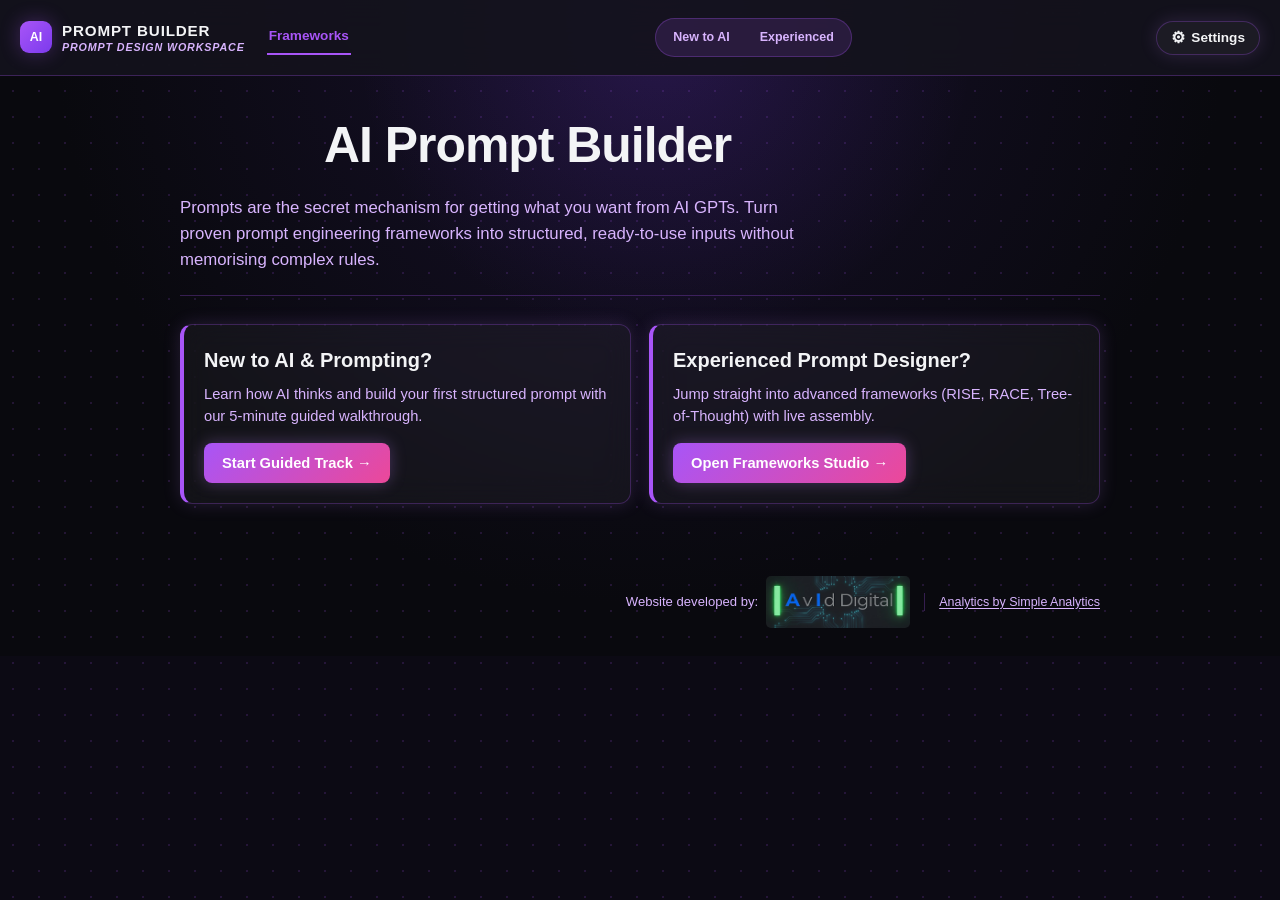
==== LD-AI-Prompt-Builder-v1.1.html @ 6683635f "Phase 3 (Prompt 7): Add open 3-block Beginner Prompt Builder below Act 4 Co-Authored-By: Claude Sonn" ====
<!DOCTYPE html>
<html lang="en">
<head>
<meta charset="UTF-8">
<meta name="viewport" content="width=device-width, initial-scale=1.0">

<!-- ================= SEO / discoverability ================= -->
<title>AI Prompt Builder — Turn Prompt Frameworks into Ready-to-Use AI Prompts</title>
<meta name="description" content="Free browser-based tool that turns proven prompt engineering frameworks (RISE, RACE, Chain-of-Thought, Tree-of-Thought, ReAct, Self-Consistency, Least-to-Most) into structured, ready-to-use prompts for ChatGPT, Claude and other AI tools — no sign-up, no complex rules to memorise.">
<meta name="keywords" content="AI prompt builder, prompt engineering, prompt framework, RISE framework, RACE framework, chain of thought prompting, tree of thought, ReAct prompting, self-consistency prompting, least-to-most prompting, ChatGPT prompts, Claude prompts, prompt generator">
<meta name="author" content="Liam Davis">
<meta name="robots" content="index, follow">
<link rel="canonical" href="https://liam1davis.github.io/Liam1Davis/LD-AI-Prompt-Builder-v1.1.html">

<!-- Open Graph (Facebook, LinkedIn, Slack, etc.) -->
<meta property="og:type" content="website">
<meta property="og:site_name" content="AI Prompt Builder">
<meta property="og:title" content="AI Prompt Builder — Turn Prompt Frameworks into Ready-to-Use AI Prompts">
<meta property="og:description" content="Turn proven prompt engineering frameworks into structured, ready-to-use AI prompts — without memorising complex rules.">
<meta property="og:url" content="https://liam1davis.github.io/Liam1Davis/LD-AI-Prompt-Builder-v1.1.html">
<meta property="og:image" content="https://liam1davis.github.io/Liam1Davis/og-image.png">
<meta property="og:image:width" content="1200">
<meta property="og:image:height" content="630">

<!-- Twitter / X Card -->
<meta name="twitter:card" content="summary_large_image">
<meta name="twitter:title" content="AI Prompt Builder — Turn Prompt Frameworks into Ready-to-Use AI Prompts">
<meta name="twitter:description" content="Turn proven prompt engineering frameworks into structured, ready-to-use AI prompts — without memorising complex rules.">
<meta name="twitter:image" content="https://liam1davis.github.io/Liam1Davis/og-image.png">

<meta name="theme-color" content="#0C0A14">
<link rel="icon" href="data:image/svg+xml,%3Csvg xmlns='http://www.w3.org/2000/svg' viewBox='0 0 64 64'%3E%3Crect width='64' height='64' rx='16' fill='%23A855F7'/%3E%3Ctext x='32' y='42' font-family='-apple-system,Segoe UI,Roboto,Arial,sans-serif' font-size='26' font-weight='800' fill='white' text-anchor='middle'%3EAI%3C/text%3E%3C/svg%3E">

<!-- Structured data: describes this page as a free web application to search engines -->
<script type="application/ld+json">
{
  "@context": "https://schema.org",
  "@type": "WebApplication",
  "name": "AI Prompt Builder",
  "description": "A free browser-based tool that turns proven prompt engineering frameworks (RISE, RACE, Chain-of-Thought, Tree-of-Thought, ReAct, Self-Consistency, Least-to-Most) into structured, ready-to-use AI prompts.",
  "url": "https://liam1davis.github.io/Liam1Davis/LD-AI-Prompt-Builder-v1.1.html",
  "applicationCategory": "UtilitiesApplication",
  "operatingSystem": "Any (runs in a web browser)",
  "offers": {
    "@type": "Offer",
    "price": "0",
    "priceCurrency": "USD"
  },
  "featureList": [
    "RISE prompt framework",
    "RACE prompt framework",
    "Chain-of-Thought prompt framework",
    "Tree-of-Thought prompt framework",
    "ReAct prompt framework",
    "Self-Consistency prompt framework",
    "Least-to-Most prompt framework"
  ]
}
</script>
<!-- =========================================================== -->

<style>
  /* ---------- Colour themes ---------- */
  :root,
  :root[data-theme="slate"]{
    --bg:#F8FAFC;
    --panel:#FFFFFF;
    --border:#E2E8F0;
    --text:#0F172A;
    --muted:#475569;
    --accent:#4F46E5;
    --accent-dark:#3730A3;
    --success-bg:#e8f7ee;
    --success-text:#1c6e3f;
    --error-bg:#fdecec;
    --error-text:#a92323;
    --radius:10px;
    --radius-lg:18px;
    --shadow-card:0 4px 20px -2px rgba(15,23,42,.08);
    --focus-ring:0 0 0 3px rgba(79,70,229,.15);
    --heading-font:inherit;
    --card-tag-bg:#EEF2FF;
    --card-tag-text:#4338CA;
    --btn-tint-bg:#EEF2FF;
    --btn-tint-hover:#E0E7FF;
    --btn-secondary-bg:#EEF0F4;
    --btn-secondary-hover:#E2E5EA;
    --code-bg:#EEF0F4;
    --input-bg:#FBFBFC;
    --input-focus-bg:#FFFFFF;
    --output-bg:#FBFBFC;
    --output-text:var(--text);
    --output-border:var(--border);
    --body-bg:var(--bg);
    --dot-grid:none;
    --watermark-color:rgba(15,23,42,.045);
    --readiness-bg:var(--panel);
    --stepper-line:var(--border);
  }
  :root[data-theme="aurora"]{
    --bg:#0C0A14;
    --panel:rgba(255,255,255,.045);
    --border:rgba(168,85,247,.28);
    --text:#F3F4F6;
    --muted:#D8B4FE;
    --accent:#A855F7;
    --accent-dark:#7C3AED;
    --success-bg:rgba(34,197,94,.14);
    --success-text:#86efac;
    --error-bg:rgba(239,68,68,.14);
    --error-text:#fca5a5;
    --radius:12px;
    --radius-lg:20px;
    --shadow-card:0 0 18px rgba(192,132,252,.16);
    --focus-ring:0 0 0 3px rgba(192,132,252,.35);
    --heading-font:inherit;
    --card-tag-bg:rgba(168,85,247,.18);
    --card-tag-text:#E9D5FF;
    --btn-tint-bg:rgba(168,85,247,.14);
    --btn-tint-hover:rgba(168,85,247,.24);
    --btn-secondary-bg:rgba(255,255,255,.06);
    --btn-secondary-hover:rgba(255,255,255,.1);
    --code-bg:rgba(255,255,255,.08);
    --input-bg:rgba(255,255,255,.03);
    --input-focus-bg:rgba(255,255,255,.07);
    --output-bg:rgba(255,255,255,.03);
    --output-text:var(--text);
    --output-border:rgba(168,85,247,.3);
    --body-bg:radial-gradient(ellipse at top, #17102B 0%, #09090E 65%);
    --dot-grid:radial-gradient(rgba(168,85,247,.16) 1px, transparent 1px);
    --watermark-color:rgba(243,244,246,.045);
    --readiness-bg:rgba(20,14,36,.55);
    --stepper-line:rgba(168,85,247,.28);
  }
  :root[data-theme="editorial"]{
    --bg:#FAF8F5;
    --panel:#F4EFE6;
    --border:#E6DFD3;
    --text:#2E2A25;
    --muted:#635746;
    --accent:#B45309;
    --accent-dark:#92400E;
    --success-bg:#EAF3E3;
    --success-text:#3F6212;
    --error-bg:#FBEAE5;
    --error-text:#9A3412;
    --radius:10px;
    --radius-lg:16px;
    --shadow-card:0 2px 10px rgba(46,42,37,.07);
    --focus-ring:0 0 0 3px rgba(180,83,9,.18);
    --heading-font:Georgia,"Iowan Old Style","Palatino Linotype",serif;
    --card-tag-bg:#F1E4D0;
    --card-tag-text:#92400E;
    --btn-tint-bg:#F1E4D0;
    --btn-tint-hover:#E8D6BC;
    --btn-secondary-bg:#EFE7D8;
    --btn-secondary-hover:#E6DAC4;
    --code-bg:#EFE7D8;
    --input-bg:#FFFDFA;
    --input-focus-bg:#FFFFFF;
    --output-bg:#2A2620;
    --output-text:#F4EFE6;
    --output-border:#4A4136;
    --body-bg:var(--bg);
    --dot-grid:none;
    --watermark-color:rgba(46,42,37,.05);
    --readiness-bg:var(--panel);
    --stepper-line:var(--border);
  }
  :root{
    --font-mono:"JetBrains Mono", ui-monospace, SFMono-Regular, Consolas, "Liberation Mono", monospace;
    --container:1160px;
  }
  *{box-sizing:border-box;}
  html{scroll-behavior:smooth;}
  @media (prefers-reduced-motion: reduce){
    html{scroll-behavior:auto;}
    *,*::before,*::after{
      animation-duration:0.001ms !important;
      animation-iteration-count:1 !important;
      transition-duration:0.001ms !important;
      scroll-behavior:auto !important;
    }
  }
  body{
    margin:0;
    font-family:-apple-system,BlinkMacSystemFont,"Segoe UI",Roboto,Helvetica,Arial,sans-serif;
    background-color:var(--bg);
    background-image:var(--body-bg);
    color:var(--text);
    line-height:1.5;
    transition:background-color .2s ease, color .2s ease;
  }
  /* Subtle dot grid + extra glow layered on top of the existing Aurora
     background gradient (near-black surface it was designed for); kept
     faint enough to never compete with content, and removed at narrow
     widths so it can't muddy small-screen legibility. background-color
     above is the safety net so nothing ever shows through as plain white,
     however tall the page grows. Deliberately NOT background-attachment:
     fixed — that only paints one viewport's worth of image and leaves the
     rest of a long page uncovered. */
  :root[data-theme="aurora"] body{
    background-image:var(--dot-grid), radial-gradient(circle at 52% 6%, rgba(124,58,237,.16), transparent 34%), radial-gradient(ellipse at top, #17102B 0%, #09090E 65%);
    background-size:26px 26px, auto, auto;
    background-repeat:repeat, no-repeat, no-repeat;
  }
  @media (max-width:768px){
    :root[data-theme="aurora"] body{background-image:radial-gradient(ellipse at top, #17102B 0%, #09090E 65%);}
  }
  #app{
    max-width:960px;
    margin:0 auto;
    padding:32px 20px 64px;
    position:relative;
  }
  .beginner-shell{
    max-width:960px;
    margin:0 auto;
    padding:32px 20px 64px;
    position:relative;
  }
  @media (max-width:600px){
    .beginner-shell{padding:20px 14px 48px;}
  }

  /* ---------- Track fork: Beginner / Experienced ----------
     Both containers stay mounted at all times (never destroyed), so
     switching tracks never loses anything typed into the Experienced
     Studio's fields. #app's own hash-router keeps managing what's
     inside #experienced-track independently of this. */
  #landing-fork,
  #beginner-track,
  #experienced-track{
    opacity:0;
    transition:opacity .22s ease;
  }
  #landing-fork.track-visible,
  #beginner-track.track-visible,
  #experienced-track.track-visible{
    opacity:1;
  }
  @media (prefers-reduced-motion: reduce){
    #landing-fork,
    #beginner-track,
    #experienced-track{transition:none;}
  }
  .fork-card .btn{align-self:flex-start;}

  /* ---------- Track switch control (topbar) ---------- */
  .track-switch{
    display:inline-flex;
    align-items:center;
    gap:2px;
    padding:3px;
    border-radius:999px;
    background:var(--btn-tint-bg, var(--btn-secondary-bg));
    border:1px solid var(--border);
  }
  .track-switch-btn{
    appearance:none;
    border:none;
    background:transparent;
    color:var(--muted);
    font:inherit;
    font-size:.78rem;
    font-weight:600;
    padding:6px 14px;
    border-radius:999px;
    cursor:pointer;
    transition:background-color .16s ease, color .16s ease;
  }
  .track-switch-btn:hover{color:var(--text);}
  .track-switch-btn.is-active{
    background:var(--accent);
    color:#fff;
  }
  @media (max-width:600px){
    .topbar{flex-wrap:wrap; row-gap:8px;}
    .track-switch{order:3; width:100%; justify-content:center;}
    .track-switch-btn{padding:5px 12px;font-size:.72rem;}
  }
  a{color:inherit;}

  /* ---------- Accessible focus visibility (keyboard users) ---------- */
  a:focus-visible,
  button:focus-visible,
  textarea:focus-visible,
  summary:focus-visible,
  [tabindex]:focus-visible{
    outline:2px solid var(--accent);
    outline-offset:2px;
    border-radius:4px;
  }

  /* ---------- Top bar: brand (left) + nav + Settings (right) ---------- */
  .topbar{
    position:sticky;
    top:0;
    z-index:30;
    display:flex;
    align-items:center;
    justify-content:space-between;
    gap:16px;
    min-height:76px;
    padding:12px 20px;
    background:var(--panel);
    border-bottom:1px solid var(--border);
    transition:background-color .2s ease, border-color .2s ease;
  }
  :root[data-theme="aurora"] .topbar{
    background:rgba(20,19,29,.92);
    backdrop-filter:blur(16px);
    -webkit-backdrop-filter:blur(16px);
  }
  .topbar-left{
    display:flex;
    align-items:center;
    gap:22px;
    min-width:0;
  }
  .brand{
    display:inline-flex;
    align-items:center;
    gap:10px;
    text-decoration:none;
    font-family:var(--heading-font);
  }
  .brand-text{display:flex;flex-direction:column;line-height:1.15;}
  .brand-wordmark{
    font-weight:850;
    font-size:.95rem;
    letter-spacing:.055em;
    text-transform:uppercase;
    color:var(--text);
  }
  .brand:hover .brand-wordmark{color:var(--accent);}
  .brand-subtitle{
    font-size:.67rem;
    font-weight:650;
    font-style:italic;
    letter-spacing:.08em;
    text-transform:uppercase;
    color:var(--muted);
    margin-top:1px;
  }
  .brand-mark{
    width:32px;
    height:32px;
    border-radius:9px;
    background:var(--accent);
    color:#fff;
    display:flex;
    align-items:center;
    justify-content:center;
    font-size:.78rem;
    font-weight:800;
    flex:none;
    font-family:-apple-system,BlinkMacSystemFont,"Segoe UI",Roboto,Helvetica,Arial,sans-serif;
  }
  :root[data-theme="aurora"] .brand-mark{
    background:linear-gradient(135deg,#A855F7,#7C3AED);
    box-shadow:0 0 20px rgba(168,85,247,.32);
  }
  .topbar-nav-link{
    font-size:.85rem;
    font-weight:700;
    color:var(--muted);
    text-decoration:none;
    padding:6px 2px;
    border-bottom:2px solid transparent;
    transition:color .15s ease, border-color .15s ease;
  }
  .topbar-nav-link:hover{color:var(--text);}
  .topbar-nav-link.current{color:var(--accent);border-bottom-color:var(--accent);}
  .settings-wrap{
    position:relative;
    flex:none;
  }
  .settings-toggle{
    display:inline-flex;
    align-items:center;
    gap:6px;
    padding:8px 14px;
    border-radius:20px;
    border:1px solid var(--border);
    background:var(--panel);
    color:var(--text);
    font-size:.85rem;
    font-weight:600;
    font-family:inherit;
    cursor:pointer;
    box-shadow:var(--shadow-card);
    transition:background-color .15s ease, border-color .15s ease;
  }
  .settings-toggle:hover{background:var(--btn-secondary-bg);}
  .settings-toggle .gear-icon{font-size:1rem;line-height:1;}
  .settings-panel{
    position:absolute;
    top:calc(100% + 8px);
    right:0;
    width:min(300px, calc(100vw - 32px));
    background:var(--panel);
    border:1px solid var(--border);
    border-radius:12px;
    box-shadow:0 12px 32px rgba(0,0,0,.16);
    padding:16px;
    transition:background-color .2s ease, border-color .2s ease;
  }
  .settings-panel[hidden]{display:none;}
  :root[data-theme="aurora"] .settings-panel{
    background:rgba(20,14,36,.96);
    border-color:rgba(168,85,247,.4);
    backdrop-filter:blur(16px);
    -webkit-backdrop-filter:blur(16px);
  }
  .settings-panel-header{
    display:flex;
    align-items:center;
    justify-content:space-between;
    margin-bottom:14px;
  }
  .settings-panel-title{
    font-size:.85rem;
    font-weight:700;
    color:var(--text);
  }
  .settings-close-btn{
    display:inline-flex;
    align-items:center;
    justify-content:center;
    width:30px;
    height:30px;
    border-radius:50%;
    border:1px solid var(--border);
    background:transparent;
    color:var(--muted);
    font-size:.95rem;
    line-height:1;
    cursor:pointer;
    transition:background-color .15s ease, color .15s ease;
  }
  .settings-close-btn:hover{background:var(--btn-secondary-bg);color:var(--text);}
  .settings-section{margin-bottom:16px;}
  .settings-section:last-child{margin-bottom:0;}
  .settings-section h4{
    margin:0 0 8px;
    font-size:.72rem;
    text-transform:uppercase;
    letter-spacing:.05em;
    color:var(--muted);
    font-weight:700;
  }
  .settings-folder-status{
    font-size:.82rem;
    color:var(--muted);
    margin:0 0 10px;
    line-height:1.4;
  }
  .theme-switcher{display:flex;flex-direction:column;gap:5px;}
  .theme-swatch{
    display:flex;
    align-items:center;
    gap:9px;
    width:100%;
    padding:7px 9px;
    border-radius:8px;
    border:1px solid transparent;
    background:transparent;
    color:var(--text);
    cursor:pointer;
    font-size:.85rem;
    font-weight:600;
    font-family:inherit;
    text-align:left;
    transition:background-color .15s ease, border-color .15s ease;
  }
  .theme-swatch:hover{background:var(--btn-secondary-bg);}
  .theme-swatch.active{border-color:var(--accent);background:var(--btn-tint-bg);}
  .swatch-dot{width:12px;height:12px;border-radius:50%;flex:none;}
  .swatch-check{margin-left:auto;color:var(--accent);visibility:hidden;font-size:.9rem;}
  .theme-swatch.active .swatch-check{visibility:visible;}
  .theme-swatch[data-theme-btn="slate"] .swatch-dot{background:#4F46E5;}
  .theme-swatch[data-theme-btn="aurora"] .swatch-dot{background:linear-gradient(135deg,#A855F7,#EC4899);}
  .theme-swatch[data-theme-btn="editorial"] .swatch-dot{background:#B45309;}
  @media (max-width:600px){
    .topbar{padding:10px 14px;min-height:64px;}
    .topbar-left{gap:14px;}
    .brand-wordmark{font-size:.82rem;}
    .brand-subtitle{font-size:.6rem;letter-spacing:.06em;}
    .topbar-nav-link{display:none;}
    .brand-mark{width:28px;height:28px;font-size:.68rem;}
    .settings-toggle{padding:7px 12px;font-size:.8rem;}
  }

  /* ---------- Aurora theme: glass panels & glow ---------- */
  :root[data-theme="aurora"] .card,
  :root[data-theme="aurora"] .fields,
  :root[data-theme="aurora"] .readiness-panel{
    backdrop-filter:blur(14px);
    -webkit-backdrop-filter:blur(14px);
  }
  :root[data-theme="aurora"] .btn.primary{
    background:linear-gradient(135deg,#A855F7,#EC4899);
    box-shadow:0 0 16px rgba(192,132,252,.3);
  }
  :root[data-theme="aurora"] .btn.primary:hover{
    background:linear-gradient(135deg,#A855F7,#EC4899);
    filter:brightness(1.12);
  }

  /* ---------- Shared page header (home + framework pages) ---------- */
  .home-header h1,
  .fw-header h1{
    font-weight:800;
    letter-spacing:-0.02em;
    color:var(--text);
    font-family:var(--heading-font);
    margin-left:1.5in;
  }
  @media (max-width:600px){
    /* 1.5in would overrun a phone screen, so scale the indent down to
       something that still reads as an indent without breaking layout. */
    .home-header h1,
    .fw-header h1{
      margin-left:24px;
    }
  }
  .header-divider{
    border:none;
    border-top:1px solid var(--border);
    margin:22px 0 28px;
  }

  /* ---------- Home page ---------- */
  .home-header h1{
    font-size:3.12rem;
    margin-top:0;
    margin-bottom:12px;
  }
  .hero-subtitle{
    color:var(--muted);
    font-size:1.05rem;
    line-height:1.55;
    max-width:640px;
    margin:0 0 22px;
  }
  .hero-actions{
    display:flex;
    flex-wrap:wrap;
    gap:12px;
    margin-bottom:30px;
  }
  .hero-guide{margin:0 0 30px;}
  .hero-guide summary{
    cursor:pointer;
    font-size:.85rem;
    font-weight:700;
    color:var(--accent);
    list-style:none;
  }
  .hero-guide summary::-webkit-details-marker{display:none;}
  .hero-guide summary:hover{text-decoration:underline;}
  .hero-guide[open] summary{margin-bottom:12px;}
  .hero-guide-body{
    background:var(--btn-tint-bg);
    border:1px solid var(--border);
    border-radius:var(--radius);
    padding:16px 18px;
    color:var(--text);
    font-size:.9rem;
    line-height:1.6;
  }
  .guide-steps{
    display:flex;
    flex-direction:column;
    gap:14px;
    margin:0;
    padding:0;
    list-style:none;
  }
  .guide-step{
    display:flex;
    gap:12px;
    align-items:flex-start;
  }
  .guide-step-badge{
    flex:none;
    width:24px;
    height:24px;
    border-radius:50%;
    background:var(--accent);
    color:#fff;
    display:flex;
    align-items:center;
    justify-content:center;
    font-size:.76rem;
    font-weight:700;
  }
  .guide-step-text{display:flex;flex-direction:column;gap:2px;}
  .guide-step-text strong{color:var(--text);font-size:.9rem;}
  .guide-step-text span{color:var(--muted);font-size:.87rem;line-height:1.5;}
  .feature-row{
    display:grid;
    grid-template-columns:repeat(3, 1fr);
    gap:0;
    margin-bottom:36px;
    background:var(--panel);
    border:1px solid var(--border);
    border-radius:var(--radius-lg);
    padding:22px 26px;
    box-shadow:var(--shadow-card);
  }
  .feature-item{
    display:flex;
    gap:12px;
    align-items:flex-start;
    padding:0 14px;
  }
  .feature-item + .feature-item{border-left:1px solid var(--border);}
  .feature-badge{
    flex:none;
    width:26px;
    height:26px;
    border-radius:50%;
    background:var(--accent);
    color:#fff;
    display:flex;
    align-items:center;
    justify-content:center;
    font-size:.82rem;
    font-weight:700;
  }
  .feature-content h3{
    margin:0 0 4px;
    font-size:.98rem;
    font-weight:700;
    color:var(--text);
  }
  .feature-content p{
    margin:0;
    font-size:.87rem;
    color:var(--muted);
    line-height:1.45;
  }
  .section-label{
    font-size:.78rem;
    text-transform:uppercase;
    letter-spacing:.05em;
    font-weight:700;
    color:var(--muted);
    margin:0 0 14px;
  }
  @media (max-width:720px){
    .feature-row{grid-template-columns:1fr;gap:16px;padding:18px;}
    .feature-item + .feature-item{border-left:none;border-top:1px solid var(--border);padding-top:16px;}
  }
  .card-grid{
    display:grid;
    grid-template-columns:repeat(auto-fit,minmax(260px,1fr));
    gap:18px;
    align-items:stretch;
  }
  .card{
    background:var(--panel);
    border:1px solid var(--border);
    border-left:4px solid var(--card-accent, var(--accent));
    border-radius:var(--radius);
    padding:20px;
    display:flex;
    flex-direction:column;
    box-shadow:var(--shadow-card);
    transition:transform .18s ease, box-shadow .18s ease, background-color .2s ease, border-color .2s ease;
  }
  .card:hover{transform:translateY(-2px);box-shadow:0 10px 28px -6px rgba(15,23,42,.16);}
  :root[data-theme="aurora"] .card:hover{box-shadow:0 0 26px rgba(192,132,252,.22);}
  @media (prefers-reduced-motion: reduce){
    .card:hover{transform:none;}
  }
  .card-top{display:flex;align-items:center;justify-content:space-between;gap:10px;margin-bottom:10px;}
  .card-tag{
    display:inline-block;
    font-size:.72rem;
    font-weight:600;
    letter-spacing:.04em;
    text-transform:uppercase;
    color:var(--card-tag-text);
    background:var(--card-tag-bg);
    padding:3px 8px;
    border-radius:20px;
    align-self:flex-start;
  }
  .card-motif{flex:none;color:var(--card-accent, var(--accent));opacity:.85;}
  .card-motif svg{display:block;width:28px;height:28px;}
  .card h2{
    margin:0 0 8px;
    font-size:1.25rem;
    font-family:var(--heading-font);
  }
  .card p{
    color:var(--muted);
    font-size:.92rem;
    flex-grow:1;
    margin:0 0 16px;
  }
  .home-footer{
    margin-top:36px;
  }

  /* ---------- File-saving info strip: compact two-pill mini grid ----------
     Replaces the old single wide callout card. Two small glass pills sit
     side-by-side (stacking on narrow screens), each covering one fact —
     scannable at a glance rather than a paragraph to read. Uses the same
     themed tokens as the rest of the UI (--btn-tint-bg / --card-tag-bg /
     --border) so it automatically matches all three themes, and gets the
     Aurora glass blur + neon hover glow the same way .card does. */
  .archive-info-block{
    margin:18px 0;
  }
  .archive-info-title{
    margin:0 0 4px;
    font-size:.72rem;
    font-weight:700;
    text-transform:uppercase;
    letter-spacing:.05em;
    color:var(--muted);
  }
  .archive-info-intro{
    margin:0 0 10px;
    font-size:.82rem;
    line-height:1.5;
    color:var(--text);
  }
  .archive-info-intro .filename-badge{margin:0 2px;}
  .archive-info-strip{
    display:grid;
    grid-template-columns:repeat(auto-fit, minmax(220px, 1fr));
    gap:10px;
  }
  .archive-pill{
    display:flex;
    align-items:flex-start;
    gap:10px;
    padding:11px 14px;
    background:var(--btn-tint-bg);
    border:1px solid var(--border);
    border-radius:var(--radius);
    transition:border-color .2s ease, background-color .2s ease, box-shadow .2s ease;
  }
  .archive-pill:hover{
    border-color:var(--accent);
    background:var(--btn-tint-hover);
  }
  :root[data-theme="aurora"] .archive-pill{
    backdrop-filter:blur(14px);
    -webkit-backdrop-filter:blur(14px);
  }
  :root[data-theme="aurora"] .archive-pill:hover{
    box-shadow:0 0 20px rgba(192,132,252,.22);
  }
  .pill-icon{
    flex:none;
    width:30px;
    height:30px;
    border-radius:8px;
    display:flex;
    align-items:center;
    justify-content:center;
    background:var(--card-tag-bg);
    color:var(--card-tag-text);
  }
  .pill-icon svg{display:block;}
  .pill-content{
    display:flex;
    flex-direction:column;
    gap:2px;
    min-width:0;
  }
  .pill-title{
    font-size:.83rem;
    font-weight:700;
    color:var(--text);
  }
  .pill-desc{
    font-size:.76rem;
    line-height:1.42;
    color:var(--muted);
  }
  .filename-badge{
    font-family:var(--font-mono);
    font-size:.72rem;
    padding:1px 5px;
    border-radius:4px;
    background:var(--code-bg);
    border:1px solid var(--border);
    color:var(--text);
    white-space:nowrap;
  }
  @media (max-width:600px){
    .archive-info-strip{margin:14px 0;}
  }

  /* ==========================================================================
     Beginner Track — "Prompt Apprenticeship" (Acts 1-4)
     A guided, narrative walkthrough for people new to prompting. Reuses the
     same Deep Aurora Glass tokens as the rest of the app (--panel, --border,
     --accent, --btn-tint-bg, --output-bg) so it automatically matches all
     three themes and gets the Aurora glass blur the same way .card/.fields
     already do.
     ========================================================================== */
  .act-scenario-text{margin:0 0 16px;font-size:.92rem;color:var(--text);line-height:1.55;}

  /* --- Top progress tracker: 25% -> 100% across the 4 acts --- */
  .apprentice-progress{margin:20px 0 28px;}
  .apprentice-progress-track{
    width:100%;
    height:8px;
    border-radius:5px;
    background:var(--btn-secondary-bg);
    overflow:hidden;
    margin-bottom:14px;
  }
  .apprentice-progress-fill{
    height:100%;
    background:var(--accent);
    border-radius:5px;
    transition:width .35s ease;
  }
  .apprentice-progress-steps{
    display:grid;
    grid-template-columns:repeat(4, 1fr);
    gap:8px;
  }
  .apprentice-step{
    display:flex;
    align-items:center;
    gap:7px;
    font-size:.76rem;
    font-weight:700;
    color:var(--muted);
  }
  .apprentice-step-dot{
    flex:none;
    width:20px;
    height:20px;
    border-radius:50%;
    display:flex;
    align-items:center;
    justify-content:center;
    font-size:.68rem;
    font-weight:800;
    background:var(--btn-secondary-bg);
    color:var(--muted);
  }
  .apprentice-step.is-active .apprentice-step-dot,
  .apprentice-step.is-complete .apprentice-step-dot{
    background:var(--accent);
    color:#fff;
  }
  .apprentice-step.is-active,
  .apprentice-step.is-complete{color:var(--text);}
  @media (max-width:700px){
    .apprentice-progress-steps{grid-template-columns:repeat(2, 1fr);row-gap:10px;}
  }
  @media (max-width:420px){
    .apprentice-step .step-label-text{display:none;}
  }

  /* --- Act panels --- */
  .act-panel{
    background:var(--panel);
    border:1px solid var(--border);
    border-radius:var(--radius-lg);
    padding:22px 24px;
    margin-bottom:20px;
    box-shadow:var(--shadow-card);
    transition:opacity .25s ease;
  }
  :root[data-theme="aurora"] .act-panel{
    backdrop-filter:blur(14px);
    -webkit-backdrop-filter:blur(14px);
  }
  .act-panel.is-locked{opacity:.55;}
  .act-header{
    display:flex;
    align-items:center;
    gap:12px;
    margin-bottom:4px;
  }
  .act-number-badge{
    flex:none;
    width:34px;
    height:34px;
    border-radius:50%;
    display:flex;
    align-items:center;
    justify-content:center;
    font-weight:800;
    font-size:.95rem;
    background:var(--accent);
    color:#fff;
  }
  .act-panel.is-locked .act-number-badge{
    background:var(--btn-secondary-bg);
    color:var(--muted);
  }
  .act-title-group{display:flex;flex-direction:column;gap:2px;}
  .act-title{margin:0;font-size:1.15rem;font-family:var(--heading-font);}
  .act-subtitle{margin:0;font-size:.8rem;color:var(--muted);}
  .act-complete-tag{
    margin-left:auto;
    flex:none;
    font-size:.72rem;
    font-weight:700;
    color:var(--success-text);
    background:var(--success-bg);
    padding:3px 10px;
    border-radius:999px;
  }
  .act-locked-msg{
    margin:10px 0 0;
    font-size:.85rem;
    color:var(--muted);
    display:flex;
    align-items:center;
    gap:8px;
  }
  .act-body{margin-top:16px;}

  /* --- Sparky intro + typing simulation --- */
  .sparky-intro{
    display:flex;
    align-items:flex-start;
    gap:12px;
    margin-bottom:16px;
  }
  .sparky-avatar{
    flex:none;
    width:38px;
    height:38px;
    border-radius:50%;
    display:flex;
    align-items:center;
    justify-content:center;
    font-size:1.15rem;
    background:var(--card-tag-bg);
  }
  .sparky-intro p{margin:0;font-size:.92rem;color:var(--text);line-height:1.55;}
  .sparky-typing{
    display:none;
    align-items:center;
    gap:8px;
    margin:14px 0;
    font-size:.83rem;
    color:var(--muted);
  }
  .sparky-typing.is-visible{display:flex;}
  .typing-dots{display:inline-flex;gap:3px;}
  .typing-dots span{
    width:6px;height:6px;border-radius:50%;
    background:var(--muted);
    animation:typingBounce 1s infinite ease-in-out;
  }
  .typing-dots span:nth-child(2){animation-delay:.15s;}
  .typing-dots span:nth-child(3){animation-delay:.3s;}
  @keyframes typingBounce{
    0%, 60%, 100%{transform:translateY(0);opacity:.5;}
    30%{transform:translateY(-4px);opacity:1;}
  }

  /* --- Simulated output boxes (email / persona answers) --- */
  .sim-output-box{
    background:var(--output-bg);
    border:1px solid var(--output-border);
    border-radius:10px;
    padding:16px 18px;
    color:var(--output-text);
    font-size:.88rem;
    line-height:1.6;
    white-space:pre-wrap;
    margin-bottom:4px;
  }

  /* --- Lesson callout --- */
  .lesson-callout{
    display:flex;
    gap:12px;
    align-items:flex-start;
    background:var(--btn-tint-bg);
    border:1px solid var(--border);
    border-left:4px solid var(--accent);
    border-radius:10px;
    padding:14px 16px;
    margin-top:16px;
  }
  .lesson-callout-icon{flex:none;font-size:1.1rem;line-height:1;}
  .lesson-callout p{margin:0;font-size:.88rem;color:var(--text);line-height:1.55;}
  .lesson-callout strong{color:var(--accent);}

  /* --- Act 2: persona selector --- */
  .persona-selector{
    display:flex;
    flex-wrap:wrap;
    gap:8px;
    margin-bottom:16px;
  }
  .persona-btn{
    font:inherit;
    cursor:pointer;
    padding:8px 14px;
    font-size:.83rem;
    font-weight:600;
    border-radius:999px;
    border:1px solid var(--border);
    background:var(--panel);
    color:var(--text);
    transition:background-color .15s ease, border-color .15s ease, color .15s ease;
  }
  .persona-btn:hover{background:var(--btn-secondary-bg);}
  .persona-btn.is-active{
    background:var(--accent);
    border-color:var(--accent);
    color:#fff;
  }

  /* --- Act 3: 3-dial playground --- */
  .dial-group{margin-bottom:18px;}
  .dial-label{
    display:block;
    margin:0 0 8px;
    font-size:.72rem;
    font-weight:700;
    letter-spacing:.05em;
    text-transform:uppercase;
    color:var(--muted);
  }
  .dial-fixed-pill{
    display:inline-block;
    padding:8px 14px;
    border-radius:999px;
    background:var(--card-tag-bg);
    color:var(--card-tag-text);
    font-size:.85rem;
    font-weight:700;
  }
  .audience-toggle{display:flex;flex-wrap:wrap;gap:8px;}
  .chip-group{display:flex;flex-wrap:wrap;gap:8px;}
  .chip-btn{
    font:inherit;
    cursor:pointer;
    padding:7px 13px;
    font-size:.8rem;
    font-weight:600;
    border-radius:999px;
    border:1px dashed var(--border);
    background:transparent;
    color:var(--muted);
    transition:background-color .15s ease, border-color .15s ease, color .15s ease;
  }
  .chip-btn:hover{border-color:var(--accent);}
  .chip-btn.is-active{
    border:1px solid var(--accent);
    background:var(--btn-tint-bg);
    color:var(--accent);
  }
  .assembly-window{margin-top:18px;}
  .assembly-window-label{
    display:block;
    margin:0 0 8px;
    font-size:.72rem;
    font-weight:700;
    letter-spacing:.05em;
    text-transform:uppercase;
    color:var(--muted);
  }
  .assembly-box{
    background:var(--output-bg);
    border:1px solid var(--output-border);
    border-radius:10px;
    padding:14px 16px;
    color:var(--output-text);
    font-family:var(--font-mono);
    font-size:.86rem;
    line-height:1.6;
    min-height:24px;
  }

  /* --- Act 4: comparison table --- */
  .mapping-table-wrap{overflow-x:auto;margin-top:6px;}
  .mapping-table{
    width:100%;
    border-collapse:collapse;
    font-size:.85rem;
  }
  .mapping-table th{
    text-align:left;
    font-size:.7rem;
    font-weight:700;
    letter-spacing:.05em;
    text-transform:uppercase;
    color:var(--muted);
    padding:0 12px 10px;
    border-bottom:1px solid var(--border);
  }
  .mapping-row td{
    padding:12px;
    border-bottom:1px solid var(--border);
    vertical-align:top;
    color:var(--text);
  }
  .mapping-row{cursor:pointer;transition:background-color .15s ease;}
  .mapping-row:hover,
  .mapping-row:focus-visible{background:var(--btn-tint-bg);outline:none;}
  .mapping-row .mapping-block-name{font-weight:700;display:flex;align-items:center;gap:6px;}
  .mapping-caret{font-size:.7rem;color:var(--muted);display:inline-block;transition:transform .15s ease;}
  .mapping-row.is-expanded .mapping-caret{transform:rotate(90deg);}
  .mapping-detail-row{display:none;}
  .mapping-detail-row.is-visible{display:table-row;}
  .mapping-detail-row td{
    padding:0 12px 16px;
    border-bottom:1px solid var(--border);
    background:var(--btn-tint-bg);
  }
  .mapping-detail-grid{
    display:grid;
    grid-template-columns:1fr 1fr;
    gap:12px;
    padding-top:10px;
    font-size:.8rem;
  }
  .mapping-detail-grid strong{display:block;color:var(--muted);font-size:.68rem;text-transform:uppercase;letter-spacing:.04em;margin-bottom:3px;}
  .mapping-detail-grid p{margin:0;color:var(--text);line-height:1.5;}
  @media (max-width:600px){
    .mapping-detail-grid{grid-template-columns:1fr;}
  }

  /* --- Graduation banner (end of Act 4) --- */
  .apprentice-graduate{
    margin-top:18px;
    padding:18px;
    border-radius:var(--radius-lg);
    background:var(--btn-tint-bg);
    border:1px solid var(--border);
    text-align:center;
  }
  .apprentice-graduate p{margin:0 0 14px;font-size:.92rem;color:var(--text);}

  @media (max-width:600px){
    .act-panel{padding:18px 16px;}
    .act-header{gap:10px;}
    .act-title{font-size:1.05rem;}
  }

  /* --- Beginner Prompt Builder: open sandbox below Act 4 --- */
  .rpb-body{
    display:grid;
    grid-template-columns:1.1fr .9fr;
    gap:24px;
    align-items:start;
  }
  @media (max-width:900px){
    .rpb-body{grid-template-columns:1fr;}
  }
  .rpb-form{display:flex;flex-direction:column;gap:20px;}
  .rpb-block{display:flex;flex-direction:column;gap:8px;}
  .rpb-input{
    width:100%;
    font-family:inherit;
    font-size:16px; /* 16px minimum avoids automatic zoom on iOS Safari */
    padding:9px 11px;
    border:1px solid var(--border);
    border-radius:8px;
    background:var(--input-bg);
    color:var(--text);
    transition:background-color .15s ease, border-color .15s ease, box-shadow .15s ease;
  }
  .rpb-input::placeholder{color:var(--muted);opacity:.75;}
  .rpb-input:focus{
    outline:none;
    border-color:var(--accent);
    background:var(--input-focus-bg);
    box-shadow:var(--focus-ring);
  }
  select.rpb-input{cursor:pointer;}
  textarea.rpb-input{resize:vertical;}
  .rpb-custom-rule{margin-top:2px;}
  .rpb-assembly-card{
    position:sticky;
    top:96px;
    background:var(--readiness-bg);
    border:1px solid var(--border);
    border-radius:var(--radius-lg);
    padding:18px;
    box-shadow:var(--shadow-card);
  }
  @media (max-width:900px){
    .rpb-assembly-card{position:static;}
  }
  .rpb-assembly-header{
    display:flex;
    align-items:center;
    justify-content:space-between;
    margin-bottom:12px;
  }
  .rpb-word-count{
    font-size:.76rem;
    font-weight:700;
    color:var(--muted);
    font-family:var(--font-mono);
    white-space:nowrap;
  }
  .rpb-assembly-content{
    background:var(--output-bg);
    border:1px solid var(--output-border);
    border-radius:10px;
    padding:14px 16px;
    min-height:90px;
    margin-bottom:14px;
  }
  .rpb-assembly-block{margin-bottom:14px;}
  .rpb-assembly-block:last-child{margin-bottom:0;}
  .rpb-assembly-block p{margin:0;font-size:.87rem;line-height:1.55;color:var(--output-text);}
  .rpb-assembly-empty{margin:0;font-size:.85rem;color:var(--muted);font-style:italic;}
  .rpb-badge{
    display:inline-block;
    font-size:.66rem;
    font-weight:800;
    letter-spacing:.06em;
    text-transform:uppercase;
    color:#fff;
    padding:3px 9px;
    border-radius:6px;
    margin-bottom:6px;
  }
  .rpb-badge-role{background:#2563EB;}
  .rpb-badge-task{background:#7C3AED;}
  .rpb-badge-rules{background:#D97706;}
  .rpb-copy-btn{width:100%;}
  .rpb-copy-btn.is-copied{background:var(--success-text);border-color:var(--success-text);color:#fff;}

  /* ---------- Site-wide developer credit + analytics-badge footer ---------- */
  .site-footer{
    max-width:960px;
    margin:0 auto;
    padding:8px 20px 28px;
    display:flex;
    justify-content:flex-end;
  }
  .footer-credits{
    display:flex;
    align-items:center;
    flex-wrap:wrap;
    justify-content:flex-end;
    gap:14px;
  }
  .dev-credit{
    display:inline-flex;
    align-items:center;
    gap:8px;
    margin:0;
    font-size:.82rem;
    color:var(--muted);
  }
  .dev-logo{
    height:52px;
    width:auto;
    border-radius:5px;
    display:block;
  }
  .analytics-badge{
    margin:0;
    font-size:.78rem;
    color:var(--muted);
    padding-left:14px;
    border-left:1px solid var(--border);
  }
  .analytics-badge a{
    color:var(--muted);
    text-decoration:underline;
    text-underline-offset:2px;
  }
  .analytics-badge a:hover{color:var(--accent);}
  @media (max-width:600px){
    .site-footer{padding:6px 14px 24px;justify-content:center;}
    .footer-credits{justify-content:center;}
    .analytics-badge{padding-left:0;border-left:none;}
  }

  /* ---------- Buttons: primary (filled) / secondary (outline) / ghost (text link) ---------- */
  .btn{
    display:inline-flex;
    align-items:center;
    justify-content:center;
    border:none;
    border-radius:8px;
    padding:11px 18px;
    font-size:.92rem;
    font-weight:600;
    cursor:pointer;
    text-decoration:none;
    background:var(--btn-tint-bg);
    color:var(--accent-dark);
    min-height:40px;
    transition:background-color .15s ease, border-color .15s ease, color .15s ease, transform .15s ease;
  }
  .btn:hover{background:var(--btn-tint-hover);}
  .btn.primary{background:var(--accent);color:#fff;}
  .btn.primary:hover{background:var(--accent-dark);}
  .btn.secondary{
    background:transparent;
    color:var(--text);
    box-shadow:inset 0 0 0 1.5px var(--border);
  }
  .btn.secondary:hover{box-shadow:inset 0 0 0 1.5px var(--accent);background:var(--btn-tint-bg);}
  .btn.ghost{
    background:transparent;
    color:var(--muted);
    padding-left:6px;
    padding-right:6px;
    min-height:auto;
  }
  .btn.ghost:hover{color:var(--accent);text-decoration:underline;background:transparent;}
  .btn.small{padding:8px 10px;font-size:.8rem;min-height:32px;}
  .btn:disabled{opacity:.45;cursor:not-allowed;}
  .btn:disabled:hover{background:var(--btn-tint-bg);}

  /* ---------- Framework page ---------- */
  .back-link{
    display:inline-flex;
    align-items:center;
    gap:6px;
    margin-bottom:20px;
    color:var(--accent);
    text-decoration:none;
    font-size:.9rem;
    font-weight:600;
    transition:color .15s ease;
  }
  .back-link:hover{color:var(--accent-dark);text-decoration:underline;}

  /* ---------- Framework identity band ---------- */
  .fw-identity{position:relative;overflow:hidden;}
  .fw-watermark{
    position:absolute;
    top:-0.35em;
    right:-0.05em;
    margin:0;
    font-size:7rem;
    font-weight:800;
    line-height:1;
    letter-spacing:-.03em;
    color:var(--watermark-color);
    white-space:nowrap;
    pointer-events:none;
    user-select:none;
    z-index:0;
  }
  @media (max-width:1099px){ .fw-watermark{font-size:5rem;} }
  @media (max-width:768px){ .fw-watermark{display:none;} }
  .fw-eyebrow-row{
    position:relative;
    z-index:1;
    display:flex;
    align-items:center;
    gap:10px;
    margin-bottom:6px;
    flex-wrap:wrap;
  }
  .fw-eyebrow{
    font-size:.7rem;
    font-weight:700;
    letter-spacing:.09em;
    text-transform:uppercase;
    color:var(--muted);
  }
  .fw-motif{flex:none;display:inline-flex;color:var(--fw-accent, var(--accent));}
  .fw-motif svg{display:block;width:34px;height:34px;}
  .fw-header{position:relative;z-index:1;}
  .fw-header h1{
    margin-top:0;
    margin-bottom:10px;
    font-size:4.94rem;
  }
  .fw-stageline{
    font-size:.85rem;
    font-weight:700;
    letter-spacing:.06em;
    text-transform:uppercase;
    color:var(--fw-accent, var(--accent));
    margin:0 0 12px;
    font-family:var(--font-mono);
  }
  .fw-header .fw-subheader{
    color:var(--muted);
    font-size:1rem;
    max-width:680px;
    margin:0;
  }
  .fw-guide{margin:18px 0 0;position:relative;z-index:1;}
  .fw-guide summary{
    cursor:pointer;
    font-size:.85rem;
    font-weight:700;
    color:var(--fw-accent, var(--accent));
    list-style:none;
    display:inline-block;
  }
  .fw-guide summary::-webkit-details-marker{display:none;}
  .fw-guide summary:hover{text-decoration:underline;}
  .fw-guide-body{
    margin-top:10px;
    background:var(--btn-tint-bg);
    border:1px solid var(--border);
    border-radius:var(--radius);
    padding:14px 16px;
    color:var(--text);
    font-size:.88rem;
    line-height:1.6;
  }

  /* ---------- Progress stepper ---------- */
  .fw-stepper-wrap{margin:26px 0 8px;position:relative;z-index:1;}
  .fw-stepper{
    display:flex;
    align-items:flex-start;
    gap:0;
    overflow-x:auto;
    padding-bottom:6px;
    -webkit-overflow-scrolling:touch;
  }
  .fw-step{
    display:flex;
    align-items:center;
    flex:none;
  }
  .fw-step-main{display:flex;flex-direction:column;align-items:center;gap:6px;min-width:76px;}
  .fw-step-dot{
    width:20px;
    height:20px;
    border-radius:50%;
    border:2px solid var(--border);
    color:var(--muted);
    display:flex;
    align-items:center;
    justify-content:center;
    font-size:.62rem;
    font-weight:800;
    font-family:var(--font-mono);
    background:var(--panel);
    transition:background-color .18s ease, border-color .18s ease, color .18s ease;
  }
  .fw-step.is-complete .fw-step-dot{
    background:var(--fw-accent, var(--accent));
    border-color:var(--fw-accent, var(--accent));
    color:#fff;
  }
  .fw-step-label{
    font-size:.66rem;
    font-weight:700;
    letter-spacing:.03em;
    text-transform:uppercase;
    color:var(--muted);
    text-align:center;
    white-space:nowrap;
  }
  .fw-step.is-complete .fw-step-label{color:var(--text);}
  .fw-step-connector{
    width:32px;
    height:2px;
    background:var(--stepper-line);
    margin:9px 4px 0;
    flex:none;
    transition:background-color .18s ease;
  }
  .fw-step.is-complete + .fw-step .fw-step-connector,
  .fw-step-connector.is-filled{background:var(--fw-accent, var(--accent));}
  @media (max-width:600px){
    .fw-stepper-wrap::after{
      content:"";
      display:block;
    }
    .fw-step-main{min-width:60px;}
    .fw-step-connector{width:18px;}
  }

  /* ---------- Workspace layout: form column + Prompt Readiness column ---------- */
  .fw-workspace{
    display:grid;
    grid-template-columns:1fr;
    gap:26px;
    align-items:start;
    margin-top:22px;
  }
  @media (min-width:1100px){
    .fw-workspace{grid-template-columns:minmax(0,1fr) 300px;}
  }

  /* ---------- Staged fields ---------- */
  .fields{
    background:var(--panel);
    border:1px solid var(--border);
    border-radius:var(--radius);
    padding:6px 20px;
    box-shadow:var(--shadow-card);
    transition:background-color .2s ease, border-color .2s ease;
  }
  .field-row{
    display:flex;
    gap:20px;
    padding:18px 0;
    border-bottom:1px solid var(--border);
    align-items:flex-start;
    border-left:3px solid transparent;
    transition:border-color .18s ease;
  }
  .field-row.is-complete{border-left-color:var(--fw-accent, var(--accent));}
  .field-row:last-child{border-bottom:none;}
  .field-label{
    flex:0 0 34%;
    max-width:34%;
  }
  .field-stage-title{
    display:flex;
    align-items:baseline;
    gap:8px;
    margin-bottom:4px;
    flex-wrap:wrap;
  }
  .field-stage-num{
    font-family:var(--font-mono);
    font-size:.72rem;
    font-weight:700;
    color:var(--fw-accent, var(--accent));
    flex:none;
  }
  .field-label label{
    display:inline;
    font-weight:600;
    font-size:.95rem;
    color:var(--text);
  }
  .field-help{
    color:var(--muted);
    font-size:.8rem;
    margin-bottom:6px;
  }
  .field-tip{
    color:var(--muted);
    font-size:.76rem;
    font-style:italic;
    margin:0;
  }
  .field-input{flex:1;}
  .field-input textarea{
    width:100%;
    resize:vertical;
    font-family:inherit;
    font-size:16px; /* 16px minimum avoids automatic zoom on iOS Safari */
    padding:9px 11px;
    border:1px solid var(--border);
    border-radius:8px;
    background:var(--input-bg);
    color:var(--text);
    transition:background-color .15s ease, border-color .15s ease, box-shadow .15s ease;
  }
  .field-input textarea::placeholder{color:var(--muted);opacity:.75;}
  .field-input textarea:focus{
    outline:none;
    border-color:var(--accent);
    background:var(--input-focus-bg);
    box-shadow:var(--focus-ring);
  }
  @media (max-width:640px){
    .field-row{flex-direction:column;}
    .field-label{max-width:100%;}
  }

  .action-bar{
    margin-top:22px;
    display:flex;
    flex-wrap:wrap;
    gap:10px;
    align-items:center;
  }
  .status{
    margin-top:12px;
    font-size:.9rem;
    padding:0;
  }
  .status.success{color:var(--success-text);background:var(--success-bg);padding:9px 12px;border-radius:8px;}
  .status.error{color:var(--error-text);background:var(--error-bg);padding:9px 12px;border-radius:8px;}

  .preview-section{margin-top:28px;}
  .preview-header{
    display:flex;
    justify-content:space-between;
    align-items:flex-start;
    gap:10px;
    margin-bottom:8px;
  }
  .preview-header-text h3{
    margin:0 0 2px;
    font-size:.78rem;
    letter-spacing:.06em;
    text-transform:uppercase;
    color:var(--text);
    font-weight:800;
  }
  .preview-status-line{
    margin:0;
    font-size:.78rem;
    color:var(--muted);
    font-family:var(--font-mono);
  }
  #preview-box{
    width:100%;
    font-family:var(--font-mono);
    font-size:16px; /* 16px minimum avoids automatic zoom on iOS Safari */
    padding:12px;
    border:1px solid var(--output-border);
    border-radius:8px;
    background:var(--output-bg);
    color:var(--output-text);
    resize:vertical;
    transition:background-color .2s ease, color .2s ease, border-color .2s ease;
  }

  /* ---------- Prompt Readiness panel ---------- */
  .readiness-panel{
    background:var(--readiness-bg);
    border:1px solid var(--border);
    border-radius:var(--radius-lg);
    padding:18px;
    box-shadow:var(--shadow-card);
    position:sticky;
    top:96px;
  }
  @media (max-width:1099px){
    .readiness-panel{position:static;}
  }
  .readiness-title{
    margin:0 0 14px;
    font-size:.78rem;
    font-weight:800;
    letter-spacing:.08em;
    text-transform:uppercase;
    color:var(--text);
  }
  .readiness-fw-row{
    display:flex;
    align-items:center;
    justify-content:space-between;
    font-size:.85rem;
    font-weight:700;
    color:var(--text);
    padding-bottom:12px;
    margin-bottom:12px;
    border-bottom:1px solid var(--border);
  }
  .readiness-fw-row .fw-accent-dot{
    width:9px;height:9px;border-radius:50%;
    background:var(--fw-accent, var(--accent));
    display:inline-block;margin-right:8px;
  }
  .readiness-list{
    list-style:none;
    margin:0 0 16px;
    padding:0;
    display:flex;
    flex-direction:column;
    gap:9px;
  }
  .readiness-item{
    display:flex;
    align-items:center;
    justify-content:space-between;
    gap:10px;
    font-size:.83rem;
  }
  .readiness-item-name{color:var(--text);}
  .readiness-item-state{
    display:inline-flex;
    align-items:center;
    gap:5px;
    font-size:.75rem;
    font-weight:700;
    white-space:nowrap;
  }
  .readiness-item.is-complete .readiness-item-state{color:var(--success-text);}
  .readiness-item:not(.is-complete) .readiness-item-state{color:var(--muted);}
  .readiness-icon{flex:none;width:14px;height:14px;display:inline-block;}
  .readiness-section{
    font-size:.72rem;
    font-weight:700;
    letter-spacing:.05em;
    text-transform:uppercase;
    color:var(--muted);
    margin:0 0 8px;
  }
  .readiness-bar-track{
    width:100%;
    height:8px;
    border-radius:5px;
    background:var(--btn-secondary-bg);
    overflow:hidden;
    margin-bottom:6px;
  }
  .readiness-bar-fill{
    height:100%;
    background:var(--fw-accent, var(--accent));
    border-radius:5px;
    transition:width .25s ease;
  }
  .readiness-count{
    font-size:.8rem;
    color:var(--muted);
    margin:0 0 16px;
  }
  .readiness-next{
    background:var(--btn-tint-bg);
    border-radius:var(--radius);
    padding:12px 14px;
    margin-bottom:14px;
  }
  .readiness-next-label{
    font-size:.68rem;
    font-weight:800;
    letter-spacing:.06em;
    text-transform:uppercase;
    color:var(--fw-accent, var(--accent));
    margin:0 0 6px;
  }
  .readiness-next p{margin:0;font-size:.83rem;color:var(--text);line-height:1.5;}
  .readiness-panel .btn{width:100%;}

  /* ---------- Small screens / phones ---------- */
  @media (max-width:600px){
    #app{padding:20px 14px 48px;}
    .home-header h1{font-size:2.21rem;}
    .hero-subtitle{font-size:.95rem;}
    .header-divider{margin:16px 0 20px;}
    .fw-header h1{font-size:3.90rem;}
    .fw-header .fw-subheader{font-size:.92rem;}
    .card{padding:16px;}
    .fields{padding:4px 14px;}
    .action-bar{flex-direction:column;align-items:stretch;}
    .action-bar .btn{width:100%;text-align:center;padding:13px 16px;font-size:1rem;}
    .preview-header{flex-wrap:wrap;gap:8px;}
    .preview-header .btn{padding:10px 14px;}
  }
</style>
</head>
<body>
<div class="topbar">
<div class="topbar-left">
<a class="brand" href="#">
  <span class="brand-mark">AI</span>
  <span class="brand-text">
    <span class="brand-wordmark">Prompt Builder</span>
    <span class="brand-subtitle">Prompt design workspace</span>
  </span>
</a>
<a class="topbar-nav-link current" id="topbar-frameworks-link" href="#">Frameworks</a>
</div>
<div class="track-switch" role="group" aria-label="Experience level">
  <button type="button" class="track-switch-btn" data-track-switch="beginner" onclick="switchTrack('beginner')" aria-pressed="false">New to AI</button>
  <button type="button" class="track-switch-btn" data-track-switch="advanced" onclick="switchTrack('advanced')" aria-pressed="false">Experienced</button>
</div>
<div class="settings-wrap">
  <button type="button" class="settings-toggle" id="settings-toggle-btn" onclick="toggleSettings()" aria-haspopup="true" aria-expanded="false" aria-controls="settings-panel">
    <span class="gear-icon">⚙</span> Settings
  </button>
  <div class="settings-panel" id="settings-panel" hidden>
    <div class="settings-panel-header">
      <span class="settings-panel-title">Settings</span>
      <button type="button" class="settings-close-btn" onclick="toggleSettings(false)" aria-label="Close settings">✕</button>
    </div>
    <div class="settings-section">
      <h4>Appearance</h4>
      <div class="theme-switcher" role="group" aria-label="Colour theme">
        <button type="button" class="theme-swatch" data-theme-btn="slate" title="Studio Slate" onclick="setTheme('slate')"><span class="swatch-dot"></span><span class="swatch-label">Studio Slate</span><span class="swatch-check">✓</span></button>
        <button type="button" class="theme-swatch" data-theme-btn="aurora" title="Deep Aurora Glass" onclick="setTheme('aurora')"><span class="swatch-dot"></span><span class="swatch-label">Deep Aurora Glass</span><span class="swatch-check">✓</span></button>
        <button type="button" class="theme-swatch" data-theme-btn="editorial" title="Warm Editorial" onclick="setTheme('editorial')"><span class="swatch-dot"></span><span class="swatch-label">Warm Editorial</span><span class="swatch-check">✓</span></button>
      </div>
    </div>
    <div class="settings-section">
      <h4>Output folder</h4>
      <p class="settings-folder-status" id="settings-folder-status"></p>
      <button type="button" class="btn secondary small" id="settings-folder-btn" onclick="handleChangeFolder()" style="display:none;">Change output folder</button>
    </div>
  </div>
</div>
</div>
<div id="landing-fork">
  <div class="beginner-shell">
    <header class="home-header">
      <h1>AI Prompt Builder</h1>
      <p class="hero-subtitle">Prompts are the secret mechanism for getting what you want from AI GPTs. Turn proven prompt engineering frameworks into structured, ready-to-use inputs without memorising complex rules.</p>
      <hr class="header-divider">
    </header>
    <div class="card-grid">
      <div class="card fork-card">
        <h2>New to AI &amp; Prompting?</h2>
        <p>Learn how AI thinks and build your first structured prompt with our 5-minute guided walkthrough.</p>
        <button type="button" class="btn primary" onclick="switchTrack('beginner')">Start Guided Track →</button>
      </div>
      <div class="card fork-card">
        <h2>Experienced Prompt Designer?</h2>
        <p>Jump straight into advanced frameworks (RISE, RACE, Tree-of-Thought) with live assembly.</p>
        <button type="button" class="btn primary" onclick="switchTrack('advanced')">Open Frameworks Studio →</button>
      </div>
    </div>
  </div>
</div>
<div id="experienced-track">
  <div id="app"></div>
</div>
<div id="beginner-track" hidden>
  <div class="beginner-shell">
    <div id="beginner-track-body"></div>
  </div>
</div>
<footer class="site-footer">
<div class="footer-credits">
  <p class="dev-credit">Website developed by: <img class="dev-logo" src="[data-uri]" alt="AvId Digital"></p>
  <p class="analytics-badge">
    <!-- Free-plan attribution required by Simple Analytics. Once you've
         created your free account at simpleanalytics.com and added this
         site, replace the link below with your personalised badge from
         https://dashboard.simpleanalytics.com/badges -->
    <a href="https://simpleanalytics.com" target="_blank" rel="noopener">Analytics by Simple Analytics</a>
  </p>
</div>
</footer>

<script>
/* ==========================================================================
   Data: the seven prompt frameworks, their descriptions, fields, and the
   brand-identity metadata (accent colour, motif, stage line, purpose,
   recommended next step) used by the framework identity band, stepper and
   Prompt Readiness panel.
   ========================================================================== */
const FRAMEWORKS = {
  "rise": {
    "name": "RISE",
    "tag": "For structured tasks",
    "homeDesc": "Best for task-based prompts where structure and clarity matter. RISE tells the AI who to act as, exactly what to do, the order to do it in, and what a good result looks like.",
    "subHeader": "Give the AI a role, clear instructions, a defined sequence of steps, and the expectations for the finished output.",
    "stageLine": "Role · Instructions · Steps · End Goal",
    "purpose": "Create clear, structured prompts for tasks where process and output quality matter.",
    "accent": "#3B82F6",
    "motif": "stacked-blocks",
    "fields": [
      {
        "label": "Role",
        "letter": "R",
        "short": "Role",
        "help": "Who or what should the AI act as?",
        "tip": "Choose expertise that directly supports the task.",
        "placeholder": "e.g. You are a senior financial analyst with 10 years of experience in SaaS budgeting."
      },
      {
        "label": "Instructions",
        "letter": "I",
        "short": "Instructions",
        "help": "The specific task you want carried out.",
        "tip": "State the single task plainly, in one or two sentences.",
        "placeholder": "e.g. Review the attached Q3 budget and identify the three biggest cost-saving opportunities."
      },
      {
        "label": "Steps",
        "letter": "S",
        "short": "Steps",
        "help": "Break the task into an ordered sequence.",
        "tip": "Number each step so the AI follows your intended order.",
        "placeholder": "e.g. 1) Summarise spend by category 2) Flag anomalies 3) Rank by savings potential 4) Recommend actions"
      },
      {
        "label": "Expectations",
        "letter": "E",
        "short": "Expectations",
        "help": "What the finished output should look like.",
        "tip": "Describe format, length, and any success criteria.",
        "placeholder": "e.g. Return a table with category, current spend, savings potential and a one-line rationale. Keep it under 300 words."
      }
    ]
  },
  "race": {
    "name": "RACE",
    "tag": "For content with heavy context",
    "homeDesc": "Designed for content generation where background information significantly shapes the quality of the output. RACE front-loads context so the AI produces on-brief, on-brand results.",
    "subHeader": "Set the AI's role, the action you need, the context that shapes it, and what a successful result should look like.",
    "stageLine": "Role · Action · Context · Expectations",
    "purpose": "Create context-rich prompts that keep the AI aligned with the brief and the intended result.",
    "accent": "#A855F7",
    "motif": "connected-nodes",
    "fields": [
      {
        "label": "Role",
        "letter": "R",
        "short": "Role",
        "help": "Who or what should the AI act as?",
        "tip": "Choose expertise that directly supports the task.",
        "placeholder": "e.g. You are an experienced B2B email copywriter."
      },
      {
        "label": "Action",
        "letter": "A",
        "short": "Action",
        "help": "The specific output you need.",
        "tip": "Name the desired deliverable and outcome.",
        "placeholder": "e.g. Write a 3-email nurture sequence for trial users who haven't logged in for 7 days."
      },
      {
        "label": "Context",
        "letter": "C",
        "short": "Context",
        "help": "Background that shapes the quality of the result.",
        "tip": "Include what the AI must know and must not assume.",
        "placeholder": "e.g. Our product is a project management tool for creative agencies; tone is friendly but not salesy; audience is time-poor founders."
      },
      {
        "label": "Expectations",
        "letter": "E",
        "short": "Expectations",
        "help": "What does a useful final result look like?",
        "tip": "Specify format, tone, length, or success criteria.",
        "placeholder": "e.g. Each email reads warm but professional, stays under 120 words, includes one clear call-to-action and a subject line, and avoids exclamation marks."
      }
    ]
  },
  "cot": {
    "name": "Chain-of-Thought",
    "tag": "For reasoning and logic",
    "homeDesc": "Asks the AI to show its reasoning step-by-step rather than jumping straight to an answer, which improves accuracy on logic, analysis and multi-factor decisions.",
    "subHeader": "Walk the AI through a numbered chain of reasoning stages before it gives a final answer.",
    "stageLine": "Define · Reason · Check · Answer",
    "purpose": "Structure complex reasoning, logic, and multi-step analysis.",
    "accent": "#22D3EE",
    "motif": "connected-path",
    "fields": [
      {
        "label": "Role",
        "letter": null,
        "short": "Role",
        "help": "Who or what should the AI act as?",
        "tip": "Ground the reasoning in relevant expertise or perspective.",
        "placeholder": "e.g. You are a senior infrastructure engineer evaluating hosting options."
      },
      {
        "label": "Task / Question",
        "letter": null,
        "short": "Task",
        "help": "The problem or question to reason through.",
        "tip": "State the exact decision or question needing an answer.",
        "placeholder": "e.g. Should we switch our hosting provider from Provider A to Provider B?"
      },
      {
        "label": "Context / Background",
        "letter": null,
        "short": "Context",
        "help": "Relevant background information.",
        "tip": "Include only the facts the reasoning actually depends on.",
        "placeholder": "e.g. Current spend is £4k/month, a 99.9% uptime SLA is required, migration would take roughly 2 weeks."
      },
      {
        "label": "Reasoning Step 1",
        "letter": null,
        "short": "Step 1",
        "help": "First stage of the reasoning chain.",
        "tip": "Keep each step focused on one part of the analysis.",
        "placeholder": "e.g. List all relevant factors (cost, reliability, support, migration effort)."
      },
      {
        "label": "Reasoning Step 2",
        "letter": null,
        "short": "Step 2",
        "help": "Second stage of the reasoning chain.",
        "tip": "Build directly on what the previous step found.",
        "placeholder": "e.g. Analyse each factor for both providers."
      },
      {
        "label": "Reasoning Step 3",
        "letter": null,
        "short": "Step 3",
        "help": "Third stage of the reasoning chain.",
        "tip": "Use this step to weigh trade-offs or compare options.",
        "placeholder": "e.g. Weigh the trade-offs against our priorities."
      },
      {
        "label": "Final Instruction",
        "letter": null,
        "short": "Final Instruction",
        "help": "What the AI should conclude with, after reasoning through the steps.",
        "tip": "Say exactly what the concluding answer should contain.",
        "placeholder": "e.g. State a clear recommendation with a one-paragraph justification."
      }
    ]
  },
  "tot": {
    "name": "Tree-of-Thought",
    "tag": "For exploring options",
    "homeDesc": "Explores several distinct solution approaches in parallel, weighs each one against the others, and then selects the strongest instead of committing to the first idea.",
    "subHeader": "Have the AI branch into multiple approaches, evaluate each one, then recommend the best path.",
    "stageLine": "Explore · Compare · Evaluate · Choose",
    "purpose": "Explore several viable approaches before making a recommendation.",
    "accent": "#34D399",
    "motif": "branching-paths",
    "fields": [
      {
        "label": "Role",
        "letter": null,
        "short": "Role",
        "help": "Who or what should the AI act as?",
        "tip": "Ground the reasoning in relevant expertise or perspective.",
        "placeholder": "e.g. You are a strategic consultant advising on customer retention."
      },
      {
        "label": "Problem / Goal",
        "letter": null,
        "short": "Problem",
        "help": "The problem or goal to explore approaches for.",
        "tip": "Frame the goal so genuinely different approaches are possible.",
        "placeholder": "e.g. How should we reduce customer churn by 15% this quarter?"
      },
      {
        "label": "Approach 1",
        "letter": null,
        "short": "Approach 1",
        "help": "A distinct strategy or path worth exploring.",
        "tip": "Describe the approach in a few concrete words.",
        "placeholder": "e.g. Improve onboarding"
      },
      {
        "label": "Approach 2",
        "letter": null,
        "short": "Approach 2",
        "help": "A second, different strategy.",
        "tip": "Make sure this is meaningfully different from Approach 1.",
        "placeholder": "e.g. Introduce a loyalty programme"
      },
      {
        "label": "Approach 3",
        "letter": null,
        "short": "Approach 3",
        "help": "A third, different strategy.",
        "tip": "A third distinct option gives the comparison more range.",
        "placeholder": "e.g. Proactive customer support outreach"
      },
      {
        "label": "Evaluation Criteria",
        "letter": null,
        "short": "Criteria",
        "help": "What each approach should be judged against.",
        "tip": "List the factors that should decide between the approaches.",
        "placeholder": "e.g. Cost, time to implement, expected impact, risk."
      },
      {
        "label": "Final Selection Instruction",
        "letter": null,
        "short": "Final Selection",
        "help": "How the AI should conclude and choose.",
        "tip": "Say how the AI should weigh the criteria to choose.",
        "placeholder": "e.g. Compare all approaches against the criteria above and recommend one, with reasoning."
      }
    ]
  },
  "react": {
    "name": "ReAct",
    "tag": "For action-based tasks",
    "homeDesc": "Combines reasoning with action-taking, cycling through thought, action and observation, for tasks that need information gathered or steps carried out in sequence.",
    "subHeader": "Loop the AI through Thought, Action and Observation until the task is complete.",
    "stageLine": "Reason · Act · Observe · Refine",
    "purpose": "Guide action-based tasks that require planning, tool use, and review.",
    "accent": "#F59E0B",
    "motif": "circular-loop",
    "fields": [
      {
        "label": "Role",
        "letter": null,
        "short": "Role",
        "help": "Who or what should the AI act as?",
        "tip": "Ground the reasoning in relevant expertise or perspective.",
        "placeholder": "e.g. You are a travel planning assistant with access to search tools."
      },
      {
        "label": "Goal / Task",
        "letter": null,
        "short": "Goal",
        "help": "What needs to be accomplished.",
        "tip": "State the end result the loop should ultimately produce.",
        "placeholder": "e.g. Find the best flight option and draft a travel itinerary."
      },
      {
        "label": "Available Tools / Actions",
        "letter": null,
        "short": "Tools",
        "help": "What the AI is allowed to use or do.",
        "tip": "List only the tools or actions actually available to use.",
        "placeholder": "e.g. Web search, calculator, calendar lookup."
      },
      {
        "label": "Thought Instruction",
        "letter": null,
        "short": "Thought",
        "help": "How the AI should reason before acting.",
        "tip": "Ask for a brief reason before each action, not a full essay.",
        "placeholder": "e.g. Before each action, explain what you need to find out and why."
      },
      {
        "label": "Action Instruction",
        "letter": null,
        "short": "Action",
        "help": "How actions should be described.",
        "tip": "Describe how each action should be phrased or logged.",
        "placeholder": "e.g. State the exact action to take, e.g. 'Search for flights from London to Lisbon on 3 October'."
      },
      {
        "label": "Observation Instruction",
        "letter": null,
        "short": "Observation",
        "help": "How results should be reviewed before continuing.",
        "tip": "Ask for a short summary of what each result showed.",
        "placeholder": "e.g. Summarise what was learned from each action before deciding the next step."
      },
      {
        "label": "Final Answer Instruction",
        "letter": null,
        "short": "Final Answer",
        "help": "What the AI should deliver once the loop is finished.",
        "tip": "Describe the format of the final answer once the loop ends.",
        "placeholder": "e.g. Once the itinerary is complete, present it as a day-by-day schedule."
      }
    ]
  },
  "selfconsistency": {
    "name": "Self-Consistency",
    "tag": "For high-accuracy needs",
    "homeDesc": "Generates several independent answers to the same question and checks them for agreement, favouring consensus over a single attempt to improve reliability.",
    "subHeader": "Ask the AI to solve the same problem multiple times independently, then reconcile the results.",
    "stageLine": "Solve · Compare · Verify · Select",
    "purpose": "Improve confidence by comparing independent approaches and checking results.",
    "accent": "#FB7185",
    "motif": "converging-lines",
    "fields": [
      {
        "label": "Role",
        "letter": null,
        "short": "Role",
        "help": "Who or what should the AI act as?",
        "tip": "Ground the reasoning in relevant expertise or perspective.",
        "placeholder": "e.g. You are a financial forecasting analyst."
      },
      {
        "label": "Question / Problem",
        "letter": null,
        "short": "Question",
        "help": "The question that needs a reliable answer.",
        "tip": "Ask one specific question with a checkable answer.",
        "placeholder": "e.g. What will next month's revenue be, given current trends?"
      },
      {
        "label": "Number of Independent Attempts",
        "letter": null,
        "short": "Attempts",
        "help": "How many separate reasoning attempts to generate.",
        "tip": "Three attempts is a reasonable starting point.",
        "placeholder": "e.g. 3"
      },
      {
        "label": "Instruction for Each Attempt",
        "letter": null,
        "short": "Per-Attempt Instruction",
        "help": "How each attempt should be approached, ideally with some variation.",
        "tip": "Vary the method or assumptions across attempts.",
        "placeholder": "e.g. Use a different method or assumption set for each attempt."
      },
      {
        "label": "Comparison Instruction",
        "letter": null,
        "short": "Comparison",
        "help": "How the AI should evaluate the attempts against each other.",
        "tip": "Ask the AI to point out where attempts agree or differ.",
        "placeholder": "e.g. Compare the answers and highlight where they agree or disagree."
      },
      {
        "label": "Consensus / Confidence Instruction",
        "letter": null,
        "short": "Consensus",
        "help": "What the final, reconciled output should look like.",
        "tip": "Ask for a plain confidence level alongside the final answer.",
        "placeholder": "e.g. Give a final consensus answer together with a confidence level (low / medium / high)."
      }
    ]
  },
  "leasttomost": {
    "name": "Least-to-Most",
    "tag": "For complex problems",
    "homeDesc": "Breaks an overwhelming problem into a sequence of smaller subproblems, solving the simplest first and using each result to build toward the full solution.",
    "subHeader": "Decompose a complex problem into progressively harder subproblems and solve them in order.",
    "stageLine": "Break down · Solve · Build up",
    "purpose": "Solve difficult problems by progressing from simpler dependent steps.",
    "accent": "#818CF8",
    "motif": "ascending-steps",
    "fields": [
      {
        "label": "Role",
        "letter": null,
        "short": "Role",
        "help": "Who or what should the AI act as?",
        "tip": "Ground the reasoning in relevant expertise or perspective.",
        "placeholder": "e.g. You are a SaaS pricing strategist."
      },
      {
        "label": "Complex Problem",
        "letter": null,
        "short": "Problem",
        "help": "The overall problem, in full.",
        "tip": "State the full problem before it gets broken down.",
        "placeholder": "e.g. Design a pricing model for a new SaaS product."
      },
      {
        "label": "Subproblem 1 (Simplest)",
        "letter": null,
        "short": "Sub-problem 1",
        "help": "The easiest piece to solve first.",
        "tip": "Pick a genuinely simple starting point.",
        "placeholder": "e.g. List the cost inputs."
      },
      {
        "label": "Subproblem 2",
        "letter": null,
        "short": "Sub-problem 2",
        "help": "Builds on subproblem 1.",
        "tip": "Should depend on the answer to Sub-problem 1.",
        "placeholder": "e.g. Estimate a break-even price per user."
      },
      {
        "label": "Subproblem 3",
        "letter": null,
        "short": "Sub-problem 3",
        "help": "Builds on subproblem 2.",
        "tip": "Introduce a real comparison or added complexity here.",
        "placeholder": "e.g. Compare against 2-3 competitor pricing models."
      },
      {
        "label": "Subproblem 4 (Most Complex)",
        "letter": null,
        "short": "Sub-problem 4",
        "help": "The full, hardest version of the problem.",
        "tip": "This is the full, hardest version of the original problem.",
        "placeholder": "e.g. Propose a tiered pricing structure with rationale."
      },
      {
        "label": "Synthesis Instruction",
        "letter": null,
        "short": "Synthesis",
        "help": "How the AI should combine the steps into a final answer.",
        "tip": "Ask for each sub-answer to be shown before the final one.",
        "placeholder": "e.g. Show the output of each subproblem before presenting the final tiered pricing structure."
      }
    ]
  }
};
const NEXT_STEP = {
  "rise": "Define the desired end goal and the format of a successful result.",
  "race": "Add the audience, relevant background, and constraints the AI should follow.",
  "cot": "State the known facts, assumptions, and exact question to be reasoned through.",
  "tot": "Add the decision criteria that should be used to compare possible options.",
  "react": "Define permitted actions, available tools, and the expected outcome.",
  "selfconsistency": "Specify what should be independently checked or compared before selecting a final answer.",
  "leasttomost": "Break the main problem into the first smaller task that must be solved."
};

/* Small inline SVG motifs — no external images/icon fonts, per brand spec.
   Each uses currentColor so it inherits the framework's accent via CSS. */
const MOTIFS = {
  "stacked-blocks": '<svg viewBox="0 0 32 32" fill="none" stroke="currentColor" stroke-width="2"><rect x="7" y="4" width="18" height="6" rx="1.5"/><rect x="4" y="13" width="18" height="6" rx="1.5"/><rect x="10" y="22" width="18" height="6" rx="1.5"/></svg>',
  "connected-nodes": '<svg viewBox="0 0 32 32" fill="none" stroke="currentColor" stroke-width="2"><circle cx="7" cy="7" r="3.2"/><circle cx="25" cy="7" r="3.2"/><circle cx="7" cy="25" r="3.2"/><circle cx="25" cy="25" r="3.2"/><path d="M9.8 9.4 22.2 22.2M22.2 9.4 9.8 22.2"/></svg>',
  "connected-path": '<svg viewBox="0 0 32 32" fill="none" stroke="currentColor" stroke-width="2"><circle cx="5" cy="16" r="3"/><circle cx="16" cy="6" r="3"/><circle cx="16" cy="26" r="3"/><circle cx="27" cy="16" r="3"/><path d="M7.6 14.6 13.4 8M13.4 24 7.6 17.4M18.6 8 24.4 14.6M24.4 17.4 18.6 24"/></svg>',
  "branching-paths": '<svg viewBox="0 0 32 32" fill="none" stroke="currentColor" stroke-width="2"><circle cx="6" cy="16" r="3"/><circle cx="26" cy="5" r="3"/><circle cx="26" cy="16" r="3"/><circle cx="26" cy="27" r="3"/><path d="M8.6 15 23.4 6M8.8 16h14.2M8.6 17 23.4 26"/></svg>',
  "circular-loop": '<svg viewBox="0 0 32 32" fill="none" stroke="currentColor" stroke-width="2"><path d="M25 10a9.5 9.5 0 1 0 1.6 9.2"/><path d="M25 4v6.5h-6.5"/></svg>',
  "converging-lines": '<svg viewBox="0 0 32 32" fill="none" stroke="currentColor" stroke-width="2"><circle cx="16" cy="16" r="3.4"/><path d="M16 3v9.2M16 29v-9.2M3 16h9.2M29 16h-9.2"/></svg>',
  "ascending-steps": '<svg viewBox="0 0 32 32" fill="none" stroke="currentColor" stroke-width="2"><path d="M4 27h5v-6H4zM12.5 27h5v-13h-5zM21 27h5V6h-5"/></svg>'
};
function motifSVG(key){ return MOTIFS[key] || ''; }

let currentFrameworkId = null;
let cachedDirHandle = null;
let lastGenerated = null; // { filename, content } for the most recently generated prompt
const app = document.getElementById('app');

function supportsDirectoryPicker(){ return typeof window.showDirectoryPicker === 'function'; }
function supportsShare(){ return typeof navigator.share === 'function'; }
function prefersReducedMotion(){
  return typeof window.matchMedia === 'function' && window.matchMedia('(prefers-reduced-motion: reduce)').matches;
}

/* ==========================================================================
   Colour theme switcher — Studio Slate / Deep Aurora Glass / Warm Editorial
   ========================================================================== */
const THEME_KEY = 'aiPromptBuilderTheme';
const VALID_THEMES = ['slate', 'aurora', 'editorial'];

function getStoredTheme(){
  try {
    const saved = localStorage.getItem(THEME_KEY);
    return VALID_THEMES.includes(saved) ? saved : null;
  } catch(e){ return null; }
}

function applyTheme(id){
  document.documentElement.setAttribute('data-theme', id);
  document.querySelectorAll('.theme-swatch').forEach(btn => {
    btn.classList.toggle('active', btn.getAttribute('data-theme-btn') === id);
  });
}

function setTheme(id){
  if (!VALID_THEMES.includes(id)) return;
  applyTheme(id);
  try { localStorage.setItem(THEME_KEY, id); } catch(e){ /* ignore */ }
}

/* Apply the saved (or default) theme immediately — this script tag runs
   after the settings markup above it, so the buttons already exist. */
applyTheme(getStoredTheme() || 'aurora');

/* ==========================================================================
   Track state — 'beginner' (New to AI) | 'advanced' (Experienced Studio),
   plus a null "undecided" state shown as the shared #landing-fork choice
   screen before either track has been picked. Independent of the
   framework hash-router below (#race, #rise, etc.), which only ever
   applies once inside the Experienced Studio track.

   #beginner-track and #experienced-track stay mounted in the DOM at all
   times — switchTrack() only toggles which one is visible (and hides
   #landing-fork for good, for the rest of this visit). #app's own
   content (inside #experienced-track) is never touched by a track
   switch, so anything typed into a framework's fields survives switching
   away and back.
   ========================================================================== */
const TRACK_KEY = 'aiPromptBuilderTrack';
const VALID_TRACKS = ['beginner', 'advanced'];
let currentTrack = null; // null = undecided, showing #landing-fork

function getStoredTrack(){
  try {
    const saved = localStorage.getItem(TRACK_KEY);
    return VALID_TRACKS.includes(saved) ? saved : null;
  } catch(e){ return null; }
}

function updateTrackToggleUI(trackName){
  document.querySelectorAll('.track-switch-btn').forEach(btn => {
    const isActive = btn.getAttribute('data-track-switch') === trackName;
    btn.classList.toggle('is-active', isActive);
    btn.setAttribute('aria-pressed', String(isActive));
  });
}

function hideEl(el, instant){
  if (!el || el.hidden) return;
  el.classList.remove('track-visible');
  if (instant){ el.hidden = true; }
  else { window.setTimeout(() => { el.hidden = true; }, 230); }
}
function showEl(el, instant){
  if (!el) return;
  el.hidden = false;
  if (instant){ el.classList.add('track-visible'); }
  else { requestAnimationFrame(() => { el.classList.add('track-visible'); }); }
}

/* Shows the container for trackName ('beginner' | 'advanced') and hides
   both the other track and the landing fork. skipTransition is used on
   first load so there's no visible cross-fade before the page has even
   painted once. */
function applyTrack(trackName, opts = {}){
  const landingEl = document.getElementById('landing-fork');
  const beginnerEl = document.getElementById('beginner-track');
  const experiencedEl = document.getElementById('experienced-track');
  if (!beginnerEl || !experiencedEl) return;

  const instant = !!(opts.skipTransition || prefersReducedMotion());
  const targetEl = trackName === 'beginner' ? beginnerEl : experiencedEl;
  const otherEl = trackName === 'beginner' ? experiencedEl : beginnerEl;

  hideEl(landingEl, instant);
  hideEl(otherEl, instant);
  showEl(targetEl, instant);

  document.body.setAttribute('data-active-track', trackName);
  updateTrackToggleUI(trackName);
}

function switchTrack(trackName){
  if (!VALID_TRACKS.includes(trackName) || trackName === currentTrack) return;
  currentTrack = trackName;
  try { localStorage.setItem(TRACK_KEY, trackName); } catch(e){ /* ignore */ }
  applyTrack(trackName);
}

function initTrack(){
  const stored = getStoredTrack();
  if (stored){
    currentTrack = stored;
    applyTrack(stored, { skipTransition: true });
    return;
  }
  /* No remembered choice yet — show the shared landing fork and make sure
     both tracks are explicitly hidden (not just transparent), since an
     invisible-but-unhidden track would still take up layout space. */
  currentTrack = null;
  hideEl(document.getElementById('beginner-track'), true);
  hideEl(document.getElementById('experienced-track'), true);
  showEl(document.getElementById('landing-fork'), true);
  document.body.setAttribute('data-active-track', 'landing');
  updateTrackToggleUI(null);
}
initTrack();

/* ==========================================================================
   Settings menu (Appearance + Output folder) — a single persistent panel
   that lives outside #app, so it survives page-to-page navigation.
   ========================================================================== */
function toggleSettings(forceState){
  const panel = document.getElementById('settings-panel');
  const toggleBtn = document.getElementById('settings-toggle-btn');
  if (!panel || !toggleBtn) return;
  const shouldOpen = typeof forceState === 'boolean' ? forceState : panel.hasAttribute('hidden');
  if (shouldOpen){
    panel.removeAttribute('hidden');
    toggleBtn.setAttribute('aria-expanded', 'true');
    updateFolderIndicator();
  } else {
    panel.setAttribute('hidden', '');
    toggleBtn.setAttribute('aria-expanded', 'false');
  }
}

document.addEventListener('click', (e) => {
  const wrap = document.querySelector('.settings-wrap');
  if (wrap && !wrap.contains(e.target)) toggleSettings(false);
});
document.addEventListener('keydown', (e) => {
  if (e.key === 'Escape') toggleSettings(false);
});

/* ==========================================================================
   Routing
   ========================================================================== */
function route(){
  const hash = decodeURIComponent(location.hash.replace('#',''));
  if (hash && FRAMEWORKS[hash]) {
    renderFramework(hash);
  } else {
    renderHome();
  }
  window.scrollTo(0, 0);
}
window.addEventListener('hashchange', route);
window.addEventListener('DOMContentLoaded', route);

/* ==========================================================================
   Rendering
   ========================================================================== */
function renderHome(){
  currentFrameworkId = null;
  document.title = 'AI Prompt Builder — Turn Prompt Frameworks into Ready-to-Use AI Prompts';
  app.innerHTML = homeHTML();
  updateTopbarNav();
}

function renderFramework(id){
  currentFrameworkId = id;
  const fw = FRAMEWORKS[id];
  document.title = fw.name + ' Prompt Framework — AI Prompt Builder';
  app.innerHTML = frameworkHTML(fw, id);
  updateTopbarNav();

  const fieldsEl = app.querySelector('.fields');
  if (fieldsEl) fieldsEl.addEventListener('input', refreshFrameworkUI);
  refreshFrameworkUI();
}

/* Keeps the persistent header's "Frameworks" link visually marked as
   current only while on the home/framework-list page. */
function updateTopbarNav(){
  const link = document.getElementById('topbar-frameworks-link');
  if (link) link.classList.toggle('current', !currentFrameworkId);
}

/* Appended to the end of every generated prompt — fixed reliability
   guardrails and a self-check list for the AI processing the prompt. */
const RELIABILITY_BLOCK = `UNIVERSAL RELIABILITY RULES:

- Do not invent facts, sources, citations, quotations, statistics, names, dates, URLs, product features, APIs, or results.
- Do not guess missing, ambiguous, contradictory, or unverified information.
- Clearly distinguish verified facts, user-provided information, inference, estimate, opinion, and uncertainty.
- If a missing or uncertain detail would materially change the answer, ask one concise clarification question or request user approval before using it.
- Follow the requested output format, audience level, tone, length, and constraints.
- Use clear, natural, specific language. Avoid generic filler, repetition, exaggerated certainty, and stereotypical AI phrasing.
- Do not expose private chain-of-thought. Provide only the answer, essential reasoning summary, assumptions, calculations, evidence, or limitations needed by the user.


FRAMEWORK CHECKLIST:

[ ] Have I completed every explicit requested task?
[ ] Have I followed the requested format, tone, length, audience, and constraints?
[ ] Have I avoided invented facts, unsupported assumptions, and fabricated citations?
[ ] Have I clearly labelled any material uncertainty, inference, estimate, or limitation?
[ ] Have I used a natural, direct, non-repetitive writing style?
[ ] If uncertainty materially affects the answer, have I asked for clarification or user approval rather than guessing?`;

/* ==========================================================================
   Recommended Runtime Configuration — per-framework metadata header.
   Shown identically at the top of both the downloaded .txt file and the
   text copied to the clipboard, since both read from the same compiled
   content (see generateFullOutputString below). Suggested-temperature ranges and
   model picks reflect general characteristics of each technique (e.g.
   Self-Consistency needs sampling diversity, so a higher temperature;
   Chain-of-Thought and Least-to-Most favour low, deterministic values) —
   treat them as a starting point, not a guarantee, and adjust for your
   own use case and provider.
   ========================================================================== */
const RUNTIME_CONFIG = {
  rise: {
    temp: '0.7 (Balanced for structured workflow execution)',
    models: 'GPT-4o, Claude 3.5 Sonnet, Llama 3.3',
    profile: 'Operational / Step-by-Step Execution'
  },
  race: {
    temp: '0.5 (Grounded for context and accuracy)',
    models: 'Claude 3.5 Sonnet, GPT-4o, Gemini 1.5 Pro',
    profile: 'High-Fidelity Reference Analysis'
  },
  cot: {
    temp: '0.2 to 0.3 (Low randomness to preserve step-by-step logic)',
    models: 'o1, Claude 3.5 Sonnet (with reasoning), DeepSeek-R1',
    profile: 'Analytical & Multi-Step Deduction'
  },
  tot: {
    temp: '0.6 (Balanced for branching exploration and structured evaluation)',
    models: 'o1, GPT-4o, Claude 3.5 Sonnet',
    profile: 'Exploratory Branching & Decision Trees'
  },
  react: {
    temp: '0.3 (Deterministic for reliable tool-calling and observation cycles)',
    models: 'GPT-4o, Claude 3.5 Sonnet, Llama 3.3',
    profile: 'Interactive Reasoning & External Tool Execution'
  },
  selfconsistency: {
    temp: '0.7 to 0.8 (Higher diversity for sampling multiple paths before voting)',
    models: 'Claude 3.5 Sonnet, GPT-4o',
    profile: 'Multi-Sample Divergence & Consensus Voting'
  },
  leasttomost: {
    temp: '0.2 (Low randomness to prevent error accumulation across sequential sub-steps)',
    models: 'o1, Claude 3.5 Sonnet, DeepSeek-R1',
    profile: 'Sequential Problem Decomposition'
  }
};

function buildRuntimeConfigHeader(fw, id){
  const cfg = RUNTIME_CONFIG[id] || { temp: 'Not specified', models: 'Not specified', profile: 'Not specified' };
  const now = new Date();
  const dd = String(now.getDate()).padStart(2,'0');
  const mm = String(now.getMonth()+1).padStart(2,'0');
  const yyyy = now.getFullYear();
  const hh = String(now.getHours()).padStart(2,'0');
  const min = String(now.getMinutes()).padStart(2,'0');
  const generated = `${dd}/${mm}/${yyyy}, ${hh}:${min}`;
  const bar = '='.repeat(80);
  return `${bar}
AI PROMPT BUILDER — RUNTIME CONFIGURATION METADATA
${bar}
Framework            : ${fw.name}
Generated            : ${generated}
Suggested Temp       : ${cfg.temp}
Top-P                : 0.9
Recommended Models   : ${cfg.models}
Profile              : ${cfg.profile}

USAGE NOTE:
- In API Playgrounds, Cursor, or Local LLMs: Use the temperature above.
- In Standard Web Chats (ChatGPT, Claude.ai): The prompt body below
  remains fully functional even if this header is included.
${bar}

`;
}

/* Returns the "- Label: value" lines for whichever fields are currently
   filled in on the open framework — used both to build the compiled
   output below and to check whether there's anything to compile yet. */
function getFilledFieldLines(fw){
  const lines = [];
  fw.fields.forEach((f, i) => {
    const el = document.getElementById(`field-input-${i}`);
    const val = el ? el.value.trim() : '';
    if (val) lines.push(`- ${f.label}: ${val}`);
  });
  return lines;
}

/* Single shared source of truth for the complete compiled output: the
   Recommended Runtime Configuration header, the "====" divider line, and
   the compiled prompt body, built fresh from whatever is in the fields
   right now. The live preview, the Download/Export .txt button and the
   Copy to Clipboard button all call this SAME function — never a cached
   copy of each other's output — so all three are always byte-for-byte
   identical. */
function generateFullOutputString(){
  if (!currentFrameworkId) return { lines: [], content: '' };
  const fw = FRAMEWORKS[currentFrameworkId];
  const lines = getFilledFieldLines(fw);
  const content = lines.length
    ? buildRuntimeConfigHeader(fw, currentFrameworkId) + lines.join('\n') + '\n\n' + RELIABILITY_BLOCK + '\n'
    : '';
  return { lines, content };
}

/* Keeps the "Compiled prompt" preview in sync with the fields as the
   user types — no need to click Generate first to see it. */
function updatePreview(){
  const previewEl = document.getElementById('preview-box');
  if (!previewEl) return;
  const { content } = generateFullOutputString();
  previewEl.value = content;
  const statusLine = document.getElementById('preview-status-line');
  if (statusLine && currentFrameworkId){
    const fw = FRAMEWORKS[currentFrameworkId];
    statusLine.textContent = `${fw.name} · ${content ? 'Ready for review' : 'Not generated yet'}`;
  }
}

/* ==========================================================================
   Field completion state — shared by the field rows, the progress stepper,
   and the Prompt Readiness panel. Truthful and simple by design: a field
   counts as complete only when it has actual non-whitespace text. This
   never claims anything about correctness, safety or quality.
   ========================================================================== */
function getFieldStates(fw){
  return fw.fields.map((f, i) => {
    const el = document.getElementById(`field-input-${i}`);
    return !!(el && el.value.trim().length > 0);
  });
}

function refreshFrameworkUI(){
  if (!currentFrameworkId) return;
  const fw = FRAMEWORKS[currentFrameworkId];
  const states = getFieldStates(fw);
  updatePreview();
  updateFieldRowStates(states);
  updateStepper(fw, states);
  updateReadinessPanel(fw, states);
}

function updateFieldRowStates(states){
  document.querySelectorAll('.field-row').forEach((row, i) => {
    row.classList.toggle('is-complete', !!states[i]);
  });
}

function updateStepper(fw, states){
  const el = document.getElementById('fw-stepper');
  if (!el) return;
  el.innerHTML = fw.fields.map((f, i) => {
    const complete = states[i];
    const connector = i < fw.fields.length - 1
      ? `<span class="fw-step-connector${states[i] ? ' is-filled' : ''}"></span>`
      : '';
    return `<div class="fw-step${complete ? ' is-complete' : ''}">
      <div class="fw-step-main">
        <span class="fw-step-dot" aria-hidden="true">${complete ? '✓' : String(i + 1).padStart(2, '0')}</span>
        <span class="fw-step-label">${escapeHtml(f.short)}</span>
      </div>
      ${connector}
    </div>`;
  }).join('');
}

function updateReadinessPanel(fw, states){
  const listEl = document.getElementById('readiness-list');
  const barEl = document.getElementById('readiness-bar-fill');
  const countEl = document.getElementById('readiness-count');
  const nextEl = document.getElementById('readiness-next-text');
  if (!listEl) return;

  const total = fw.fields.length;
  const completed = states.filter(Boolean).length;

  listEl.innerHTML = fw.fields.map((f, i) => {
    const complete = states[i];
    const icon = complete
      ? '<svg class="readiness-icon" viewBox="0 0 16 16" fill="none" stroke="currentColor" stroke-width="2"><path d="M3 8.5 6.2 12 13 4"/></svg>'
      : '<svg class="readiness-icon" viewBox="0 0 16 16" fill="none" stroke="currentColor" stroke-width="2"><circle cx="8" cy="8" r="5.5"/></svg>';
    return `<li class="readiness-item${complete ? ' is-complete' : ''}">
      <span class="readiness-item-name">${escapeHtml(f.short)}</span>
      <span class="readiness-item-state">${icon}${complete ? 'Complete' : 'Not started'}</span>
    </li>`;
  }).join('');

  if (barEl) barEl.style.width = `${total ? Math.round((completed / total) * 100) : 0}%`;
  if (countEl) countEl.textContent = `${completed} of ${total} complete`;
  if (nextEl){
    nextEl.textContent = completed >= total
      ? 'All sections have content — review the compiled prompt below before generating.'
      : (NEXT_STEP[currentFrameworkId] || '');
  }
}

function escapeHtml(s){
  return String(s).replace(/&/g,'&amp;').replace(/</g,'&lt;').replace(/>/g,'&gt;').replace(/"/g,'&quot;');
}

function scrollToPreview(){
  const box = document.getElementById('preview-box');
  if (!box) return;
  box.scrollIntoView({ behavior: prefersReducedMotion() ? 'auto' : 'smooth', block: 'center' });
  box.focus({ preventScroll: true });
}

function homeHTML(){
  const cards = Object.keys(FRAMEWORKS).map(id => {
    const fw = FRAMEWORKS[id];
    return `<div class="card" style="--card-accent:${fw.accent}">
      <div class="card-top">
        <span class="card-tag">${escapeHtml(fw.tag)}</span>
        <span class="card-motif" aria-hidden="true">${motifSVG(fw.motif)}</span>
      </div>
      <h2>${escapeHtml(fw.name)}</h2>
      <p>${escapeHtml(fw.homeDesc)}</p>
      <a class="btn primary" href="#${id}">Open ${escapeHtml(fw.name)} →</a>
    </div>`;
  }).join('');

  return `
    <header class="home-header">
      <h1>AI Prompt Builder</h1>
      <p class="hero-subtitle">Prompts are the secret mechanism for getting what you want from AI GPTs. Turn proven prompt engineering frameworks into structured, ready-to-use inputs without memorising complex rules.</p>
      <div class="hero-actions">
        <a class="btn primary" href="#choose-framework">Explore frameworks</a>
        <button type="button" class="btn secondary" onclick="document.getElementById('how-it-works').open = true; document.getElementById('how-it-works').scrollIntoView({behavior: prefersReducedMotion() ? 'auto' : 'smooth', block:'center'});">How it works</button>
      </div>
      <hr class="header-divider">
      <div class="feature-row" id="how-it-works-band">
        <div class="feature-item">
          <span class="feature-badge">1</span>
          <div class="feature-content">
            <h3>Select Framework</h3>
            <p>Guided input fields with built-in hints for each section.</p>
          </div>
        </div>
        <div class="feature-item">
          <span class="feature-badge">2</span>
          <div class="feature-content">
            <h3>Live Assembly</h3>
            <p>Instantly compiles into a structured, copy-ready prompt.</p>
          </div>
        </div>
        <div class="feature-item">
          <span class="feature-badge">3</span>
          <div class="feature-content">
            <h3>Automatic Archive</h3>
            <p>Exports numbered .txt files to build your prompt library.</p>
          </div>
        </div>
      </div>
      <details class="hero-guide" id="how-it-works">
        <summary>More about how it works</summary>
        <div class="hero-guide-body">
          <ol class="guide-steps">
            <li class="guide-step">
              <span class="guide-step-badge" aria-hidden="true">1</span>
              <span class="guide-step-text"><strong>Choose a template box below</strong><span>Scroll down to <strong>"Choose a framework"</strong> and click the box that fits your goal — such as <strong>RISE</strong> for everyday workplace tasks, <strong>RACE</strong> for summarising background notes, or <strong>Chain-of-Thought</strong> for step-by-step problem-solving.</span></span>
            </li>
            <li class="guide-step">
              <span class="guide-step-badge" aria-hidden="true">2</span>
              <span class="guide-step-text"><strong>Fill in the blanks</strong><span>Type your notes into the guided boxes. Watch your complete prompt build itself automatically at the bottom of the screen as you type.</span></span>
            </li>
            <li class="guide-step">
              <span class="guide-step-badge" aria-hidden="true">3</span>
              <span class="guide-step-text"><strong>Copy or save</strong><span>Click <strong>Copy</strong> to paste your finished prompt straight into ChatGPT, Claude, or Copilot — or click <strong>Generate</strong> to save a numbered text file to your computer.</span></span>
            </li>
          </ol>
        </div>
      </details>
    </header>
    <p class="section-label" id="choose-framework">Choose a framework</p>
    <div class="card-grid">${cards}</div>
    <footer class="home-footer">${fileNoteHTML()}</footer>
  `;
}

/* Shared, compact reminder of how generated files are named and saved —
   shown on the home page AND right above the live preview on every
   framework page, so it's visible at the moment it actually matters.
   A short title + one-line intro, then small glass pills — quick to
   scan, doesn't compete with the form for attention. */
function fileNoteHTML(){
  return `
    <div class="archive-info-block">
      <p class="archive-info-title">How your saved files work</p>
      <p class="archive-info-intro">Every prompt you save is automatically named and organised so you can find it later: <code class="filename-badge">Prompt[Number][Date].txt</code> (e.g. <code class="filename-badge">Prompt00128092026.txt</code>)</p>
      <div class="archive-info-strip">
        <div class="archive-pill">
          <div class="pill-icon" aria-hidden="true">
            <svg width="16" height="16" viewBox="0 0 24 24" fill="none" stroke="currentColor" stroke-width="2" stroke-linecap="round" stroke-linejoin="round">
              <path d="M14 2H6a2 2 0 0 0-2 2v16a2 2 0 0 0 2 2h12a2 2 0 0 0 2-2V8z"></path>
              <polyline points="14 2 14 8 20 8"></polyline>
              <line x1="16" y1="13" x2="8" y2="13"></line>
              <line x1="16" y1="17" x2="8" y2="17"></line>
              <polyline points="10 9 9 9 8 9"></polyline>
            </svg>
          </div>
          <div class="pill-content">
            <span class="pill-title">Automatic daily numbering</span>
            <span class="pill-desc">Files are numbered in order (001, 002, 003…) and start fresh each morning, keeping your daily notes tidy.</span>
          </div>
        </div>
        <div class="archive-pill">
          <div class="pill-icon" aria-hidden="true">
            <svg width="16" height="16" viewBox="0 0 24 24" fill="none" stroke="currentColor" stroke-width="2" stroke-linecap="round" stroke-linejoin="round">
              <path d="M22 19a2 2 0 0 1-2 2H4a2 2 0 0 1-2-2V5a2 2 0 0 1 2-2h5l2 3h9a2 2 0 0 1 2 2z"></path>
            </svg>
          </div>
          <div class="pill-content">
            <span class="pill-title">Pick your folder once</span>
            <span class="pill-desc">Choose where files are stored the first time you save — like an "AI Prompts" folder in OneDrive or on your desktop. Every save after that goes straight there.</span>
          </div>
        </div>
        <div class="archive-pill">
          <div class="pill-icon" aria-hidden="true">
            <svg width="16" height="16" viewBox="0 0 24 24" fill="none" stroke="currentColor" stroke-width="2" stroke-linecap="round" stroke-linejoin="round">
              <path d="M12 22s8-4 8-10V5l-8-3-8 3v7c0 6 8 10 8 10z"></path>
            </svg>
          </div>
          <div class="pill-content">
            <span class="pill-title">Completely private &amp; safe</span>
            <span class="pill-desc">Everything runs right inside your browser. Nothing you type is uploaded, stored online, or seen by anyone else.</span>
          </div>
        </div>
      </div>
    </div>
  `;
}

/* ==========================================================================
   Beginner Track — "The Prompt Apprenticeship" (Acts 1-4)
   A narrative, hands-on walkthrough for people new to prompting, mounted
   inside #beginner-track (which stays in the DOM at all times — see the
   track-switching engine above). State is persisted to localStorage so
   progress survives a reload or a trip over to the Experienced Studio and
   back. Every act is re-rendered from beginnerState as a single HTML
   string, the same pattern homeHTML()/frameworkHTML() already use for the
   Experienced Studio, rather than hand-patching the DOM piece by piece.
   ========================================================================== */
const BEGINNER_KEY = 'aiPromptBuilderBeginnerState';
let beginnerState = {
  unlockedAct: 1,
  act1Sent: false,
  act2Persona: null,     // 'none' | 'coach' | 'cfo'
  act3Audience: 'teen',  // 'teen' | 'pension'
  act3Chips: [],         // subset of ['under80','pizza','bullets']
  rpbRolePreset: 'studycoach',
  rpbRoleText: 'You are a patient study and revision coach who helps students prepare for exams and understand tricky topics.',
  rpbTask: '',
  rpbChips: [],          // subset of ['under150','bullets','plain','example','steps']
  rpbCustomRule: ''
};

function loadBeginnerState(){
  try {
    const raw = localStorage.getItem(BEGINNER_KEY);
    if (!raw) return;
    const parsed = JSON.parse(raw);
    beginnerState = Object.assign({}, beginnerState, parsed);
  } catch(e){ /* ignore — start fresh */ }
}
function saveBeginnerState(){
  try { localStorage.setItem(BEGINNER_KEY, JSON.stringify(beginnerState)); } catch(e){ /* ignore */ }
}

function renderBeginnerTrack(){
  const container = document.getElementById('beginner-track-body');
  if (!container) return;
  container.innerHTML = beginnerHTML();
}

function initBeginnerTrack(){
  loadBeginnerState();
  renderBeginnerTrack();
}

/* Moves the apprenticeship forward by exactly one act at a time. Guards
   against skipping ahead (e.g. a stray double-click) or re-triggering an
   already-unlocked act. */
function unlockAct(n){
  if (n <= beginnerState.unlockedAct || n > beginnerState.unlockedAct + 1) return;
  beginnerState.unlockedAct = n;
  saveBeginnerState();
  renderBeginnerTrack();
  requestAnimationFrame(() => {
    const el = document.getElementById(`act-panel-${n}`);
    if (el) el.scrollIntoView({ behavior: prefersReducedMotion() ? 'auto' : 'smooth', block:'start' });
  });
}

function progressTrackerHTML(){
  const acts = [
    { n:1, label:'The Wake-Up Call' },
    { n:2, label:'Give It a Brain' },
    { n:3, label:'Steer the Machine' },
    { n:4, label:'Inspect the Engine' }
  ];
  const percent = Math.min(100, beginnerState.unlockedAct * 25);
  const steps = acts.map(a => {
    const stateClass = a.n < beginnerState.unlockedAct ? 'is-complete' : a.n === beginnerState.unlockedAct ? 'is-active' : '';
    const icon = a.n < beginnerState.unlockedAct ? '✓' : String(a.n);
    return `<div class="apprentice-step ${stateClass}">
      <span class="apprentice-step-dot" aria-hidden="true">${icon}</span>
      <span class="step-label-text">Act ${a.n}: ${escapeHtml(a.label)}</span>
    </div>`;
  }).join('');
  return `
    <div class="apprentice-progress" role="group" aria-label="Apprenticeship progress — ${percent} percent complete">
      <div class="apprentice-progress-track"><div class="apprentice-progress-fill" style="width:${percent}%"></div></div>
      <div class="apprentice-progress-steps">${steps}</div>
    </div>
  `;
}

/* ---------------------------- Act 1 ---------------------------- */
const ACT1_EMAIL = `Subject: [Insert Subject Line Here] – Addressing the Recent Delay

Dear [Insert Boss's Name],

I hope this email finds you well. I wanted to circle back and touch base regarding [Insert Report Name], as I know it has been top of mind for the team and other key stakeholders moving forward.

As we navigate this fast-paced, ever-evolving landscape, it has become clear that [Insert Reason For Delay] has created a bit of a bottleneck. Rest assured, we are leveraging all available resources to move the needle and get this back on track as soon as possible.

Going forward, I would love to jump on a quick sync to align on next steps and make sure we are all rowing in the same direction. In the meantime, please do not hesitate to reach out if you have any questions or concerns — my door (and inbox) is always open.

We remain fully committed to delivering best-in-class results and driving this initiative forward with a sense of urgency. I appreciate your patience and understanding as we work to circle back with a revised timeline for [Insert New Deadline].

Thank you again for your continued support. Looking forward to touching base soon and getting this over the finish line together.

Best regards,
[Insert Your Name]`;

function act1HTML(){
  const sent = beginnerState.act1Sent;
  return `
    <section class="act-panel" data-act="1" id="act-panel-1">
      <div class="act-header">
        <span class="act-number-badge" aria-hidden="true">1</span>
        <div class="act-title-group">
          <h2 class="act-title">Act 1 — The Wake-Up Call</h2>
          <p class="act-subtitle">Meet Sparky.</p>
        </div>
        ${beginnerState.unlockedAct > 1 ? '<span class="act-complete-tag">✓ Complete</span>' : ''}
      </div>
      <div class="act-body">
        <div class="sparky-intro">
          <span class="sparky-avatar" aria-hidden="true">⚡</span>
          <p>Sparky is an eager AI assistant with plenty of enthusiasm and absolutely zero common sense. Give it a vague instruction and see what comes back.</p>
        </div>
        <button type="button" class="btn primary" id="act1-send-btn" onclick="handleAct1Send()"${sent ? ' disabled' : ''}>Send Vague Prompt: "Write an email about the late report"</button>
        <div class="sparky-typing" id="act1-typing"><span>Sparky is typing</span><span class="typing-dots"><span></span><span></span><span></span></span></div>
        ${sent ? `
        <div class="sim-output-box" id="act1-output" style="margin-top:16px;">${escapeHtml(ACT1_EMAIL)}</div>
        <div class="lesson-callout">
          <span class="lesson-callout-icon" aria-hidden="true">💡</span>
          <p><strong>Lesson:</strong> Vague prompts force the AI to guess.</p>
        </div>
        <div style="margin-top:16px;">
          <button type="button" class="btn secondary" onclick="unlockAct(2)"${beginnerState.unlockedAct > 1 ? ' disabled' : ''}>${beginnerState.unlockedAct > 1 ? 'Act 2 unlocked ✓' : 'Continue to Act 2 →'}</button>
        </div>` : ''}
      </div>
    </section>
  `;
}

function handleAct1Send(){
  if (beginnerState.act1Sent) return;
  const btn = document.getElementById('act1-send-btn');
  const typingEl = document.getElementById('act1-typing');
  if (btn) btn.setAttribute('disabled', 'true');
  if (typingEl) typingEl.classList.add('is-visible');
  const delay = prefersReducedMotion() ? 50 : 1500;
  window.setTimeout(() => {
    beginnerState.act1Sent = true;
    saveBeginnerState();
    renderBeginnerTrack();
  }, delay);
}

/* ---------------------------- Act 2 ---------------------------- */
const ACT2_PERSONA_LABELS = { none:'No Persona', coach:'High School Careers Coach', cfo:'Grumpy CFO' };
const ACT2_OUTPUTS = {
  none: `Practice common interview questions, dress professionally, and arrive ten minutes early. Bring a copy of your resume, make eye contact, and send a thank-you email afterwards.`,
  coach: `Hey, first interviews are nerve-wracking for everyone, so give yourself credit just for showing up! Practise saying your strengths out loud until they feel natural, like "I'm reliable and I show up on time, every time." Bring a notebook, ask one question back like "What does a great first month look like?", and remember: they already like you enough to bring you in. Send a short thank-you email that night. You've got this!`,
  cfo: `Nobody cares about your "passion" — they want proof you'll show up, do the work, and not cost this company money in mistakes. Know the numbers: what the business sells, and where you fit on the cost line, not just the culture deck. Don't oversell soft skills, and answer in one breath, not three. If you don't know something, say so — guessing wastes everyone's time. And don't ask about holiday days in the first interview.`
};

function act2HTML(){
  const locked = beginnerState.unlockedAct < 2;
  const persona = beginnerState.act2Persona;
  const buttons = Object.keys(ACT2_PERSONA_LABELS).map(id =>
    `<button type="button" class="persona-btn${persona === id ? ' is-active' : ''}" onclick="selectPersona('${id}')" aria-pressed="${persona === id}">${escapeHtml(ACT2_PERSONA_LABELS[id])}</button>`
  ).join('');

  const bodyContent = locked ? `<p class="act-locked-msg">🔒 Complete Act 1 to unlock.</p>` : `
    <p class="act-scenario-text">Sparky's ready for round two. Same request — advice for a first job interview — but this time, give it a role first.</p>
    <div class="persona-selector">${buttons}</div>
    ${persona ? `
    <div class="sim-output-box">${escapeHtml(ACT2_OUTPUTS[persona])}</div>
    <div class="lesson-callout">
      <span class="lesson-callout-icon" aria-hidden="true">💡</span>
      <p><strong>Lesson:</strong> Role sets vocabulary and perspective.</p>
    </div>
    <div style="margin-top:16px;">
      <button type="button" class="btn secondary" onclick="unlockAct(3)"${beginnerState.unlockedAct > 2 ? ' disabled' : ''}>${beginnerState.unlockedAct > 2 ? 'Act 3 unlocked ✓' : 'Continue to Act 3 →'}</button>
    </div>` : ''}
  `;

  return `
    <section class="act-panel${locked ? ' is-locked' : ''}" data-act="2" id="act-panel-2">
      <div class="act-header">
        <span class="act-number-badge" aria-hidden="true">2</span>
        <div class="act-title-group">
          <h2 class="act-title">Act 2 — Give It a Brain</h2>
          <p class="act-subtitle">Same question, three very different Sparkys.</p>
        </div>
        ${beginnerState.unlockedAct > 2 ? '<span class="act-complete-tag">✓ Complete</span>' : ''}
      </div>
      <div class="act-body">${bodyContent}</div>
    </section>
  `;
}

function selectPersona(id){
  if (!ACT2_PERSONA_LABELS[id] || beginnerState.unlockedAct < 2) return;
  beginnerState.act2Persona = id;
  saveBeginnerState();
  renderBeginnerTrack();
}

/* ---------------------------- Act 3 ---------------------------- */
const ACT3_AUDIENCES = {
  teen: '14-year-old with a savings account',
  pension: 'pension fund manager'
};
const ACT3_CHIPS = {
  under80: 'Under 80 words',
  pizza: 'Pizza analogy',
  bullets: '3 bullet points'
};

function buildAct3Prompt(){
  const audience = ACT3_AUDIENCES[beginnerState.act3Audience] || ACT3_AUDIENCES.teen;
  let s = `Explain compound interest to a ${audience}.`;
  if (beginnerState.act3Chips.includes('pizza')) s += ' Use a pizza analogy.';
  if (beginnerState.act3Chips.includes('under80')) s += ' Keep it under 80 words.';
  if (beginnerState.act3Chips.includes('bullets')) s += ' Structure the answer as 3 bullet points.';
  return s;
}

function act3HTML(){
  const locked = beginnerState.unlockedAct < 3;
  const audienceButtons = Object.keys(ACT3_AUDIENCES).map(id =>
    `<button type="button" class="persona-btn${beginnerState.act3Audience === id ? ' is-active' : ''}" onclick="selectAudience('${id}')" aria-pressed="${beginnerState.act3Audience === id}">${escapeHtml(ACT3_AUDIENCES[id])}</button>`
  ).join('');
  const chipButtons = Object.keys(ACT3_CHIPS).map(id =>
    `<button type="button" class="chip-btn${beginnerState.act3Chips.includes(id) ? ' is-active' : ''}" onclick="toggleChip('${id}')" aria-pressed="${beginnerState.act3Chips.includes(id)}">${escapeHtml(ACT3_CHIPS[id])}</button>`
  ).join('');

  const bodyContent = locked ? `<p class="act-locked-msg">🔒 Complete Act 2 to unlock.</p>` : `
    <p class="act-scenario-text">Same task every time: <strong>explain compound interest</strong>. Turn the dials below and watch the prompt — and the answer it deserves — change completely.</p>
    <div class="dial-group">
      <span class="dial-label">Task (fixed)</span>
      <span class="dial-fixed-pill">Explain compound interest</span>
    </div>
    <div class="dial-group">
      <span class="dial-label">Audience</span>
      <div class="audience-toggle">${audienceButtons}</div>
    </div>
    <div class="dial-group">
      <span class="dial-label">Constraints</span>
      <div class="chip-group">${chipButtons}</div>
    </div>
    <div class="assembly-window">
      <span class="assembly-window-label">Live assembly</span>
      <div class="assembly-box" id="act3-assembly">${escapeHtml(buildAct3Prompt())}</div>
    </div>
    <div class="lesson-callout">
      <span class="lesson-callout-icon" aria-hidden="true">💡</span>
      <p><strong>Same task, different prompt</strong> — audience and constraints do as much work as the instructions themselves.</p>
    </div>
    <div style="margin-top:16px;">
      <button type="button" class="btn secondary" onclick="unlockAct(4)"${beginnerState.unlockedAct > 3 ? ' disabled' : ''}>${beginnerState.unlockedAct > 3 ? 'Act 4 unlocked ✓' : 'Continue to Act 4 →'}</button>
    </div>
  `;

  return `
    <section class="act-panel${locked ? ' is-locked' : ''}" data-act="3" id="act-panel-3">
      <div class="act-header">
        <span class="act-number-badge" aria-hidden="true">3</span>
        <div class="act-title-group">
          <h2 class="act-title">Act 3 — Steer the Machine</h2>
          <p class="act-subtitle">The 3-dial playground.</p>
        </div>
        ${beginnerState.unlockedAct > 3 ? '<span class="act-complete-tag">✓ Complete</span>' : ''}
      </div>
      <div class="act-body">${bodyContent}</div>
    </section>
  `;
}

function selectAudience(id){
  if (!ACT3_AUDIENCES[id] || beginnerState.unlockedAct < 3) return;
  beginnerState.act3Audience = id;
  saveBeginnerState();
  renderBeginnerTrack();
}
function toggleChip(id){
  if (!ACT3_CHIPS[id] || beginnerState.unlockedAct < 3) return;
  const idx = beginnerState.act3Chips.indexOf(id);
  if (idx === -1) beginnerState.act3Chips.push(id); else beginnerState.act3Chips.splice(idx, 1);
  saveBeginnerState();
  renderBeginnerTrack();
}

/* ---------------------------- Act 4 ---------------------------- */
/* Reads straight from the real FRAMEWORKS.rise / FRAMEWORKS.race field
   definitions used elsewhere in the app, so this comparison can never
   drift out of sync with what those frameworks actually ask for. */
const ACT4_MAPPING = [
  { block:'Role', desc:'Who the AI should act as.', riseIdx:0, raceIdx:0 },
  { block:'Situation', desc:'The audience or background that shapes the answer.', riseIdx:null, raceIdx:2 },
  { block:'Instructions', desc:'The actual task you want done.', riseIdx:1, raceIdx:1 },
  { block:'Rules', desc:'Format, length, and any other constraints.', riseIdx:3, raceIdx:3 }
];

function act4HTML(){
  const locked = beginnerState.unlockedAct < 4;
  const rows = ACT4_MAPPING.map((m, i) => {
    const riseField = m.riseIdx !== null ? FRAMEWORKS.rise.fields[m.riseIdx] : null;
    const raceField = m.raceIdx !== null ? FRAMEWORKS.race.fields[m.raceIdx] : null;
    const riseLabel = riseField ? riseField.label : 'Folded into Instructions';
    const raceLabel = raceField ? raceField.label : 'Folded into Action';
    return `
      <tr class="mapping-row" data-row="${i}" tabindex="0" role="button" aria-expanded="false" onclick="toggleMappingRow(${i})" onkeydown="if(event.key==='Enter'||event.key===' '){event.preventDefault();toggleMappingRow(${i});}">
        <td><span class="mapping-block-name"><span class="mapping-caret" aria-hidden="true">▶</span> ${escapeHtml(m.block)}</span></td>
        <td>${escapeHtml(riseLabel)}</td>
        <td>${escapeHtml(raceLabel)}</td>
      </tr>
      <tr class="mapping-detail-row" id="mapping-detail-${i}">
        <td colspan="3">
          <p class="act-scenario-text" style="margin:10px 0 0;">${escapeHtml(m.desc)}</p>
          <div class="mapping-detail-grid">
            <div><strong>RISE example</strong><p>${riseField ? escapeHtml(riseField.placeholder) : 'RISE keeps this inside its Instructions field rather than a separate slot.'}</p></div>
            <div><strong>RACE example</strong><p>${raceField ? escapeHtml(raceField.placeholder) : 'RACE keeps this inside its Action field rather than a separate slot.'}</p></div>
          </div>
        </td>
      </tr>
    `;
  }).join('');

  const bodyContent = locked ? `<p class="act-locked-msg">🔒 Complete Act 3 to unlock.</p>` : `
    <p class="act-scenario-text">You've just used four building blocks without realising it: <strong>Role</strong>, <strong>Situation</strong>, <strong>Instructions</strong>, and <strong>Rules</strong>. Click any row to see how the pro frameworks handle the same block.</p>
    <div class="mapping-table-wrap">
      <table class="mapping-table">
        <thead><tr><th>Beginner block</th><th>RISE</th><th>RACE</th></tr></thead>
        <tbody>${rows}</tbody>
      </table>
    </div>
    <div class="apprentice-graduate">
      <p>🎓 You've completed the Prompt Apprenticeship. You now know the four building blocks every good prompt uses — and exactly where they show up in RISE and RACE.</p>
      <button type="button" class="btn primary" onclick="switchTrack('advanced')">Open the Frameworks Studio →</button>
    </div>
  `;

  return `
    <section class="act-panel${locked ? ' is-locked' : ''}" data-act="4" id="act-panel-4">
      <div class="act-header">
        <span class="act-number-badge" aria-hidden="true">4</span>
        <div class="act-title-group">
          <h2 class="act-title">Act 4 — Inspect the Engine</h2>
          <p class="act-subtitle">How your building blocks map to the pro frameworks.</p>
        </div>
      </div>
      <div class="act-body">${bodyContent}</div>
    </section>
  `;
}

function toggleMappingRow(i){
  const row = document.querySelector(`.mapping-row[data-row="${i}"]`);
  const detail = document.getElementById(`mapping-detail-${i}`);
  if (!row || !detail) return;
  const isVisible = detail.classList.toggle('is-visible');
  row.classList.toggle('is-expanded', isVisible);
  row.setAttribute('aria-expanded', String(isVisible));
}

/* ------------------------ Beginner Prompt Builder ------------------------
   An open, unguided sandbox sitting directly below Act 4 — once you've
   been through the narrative acts, this is where you build a real prompt
   of your own from the same three blocks (Role / Task & Context /
   Rules), with a live assembly card that updates as you type. Continuous
   text inputs (the role text, task, and custom rule) update the assembly
   card and word count directly via updateRpbAssembly() rather than going
   through renderBeginnerTrack() — a full re-render would replace the
   textareas mid-keystroke and throw away focus and cursor position, the
   same reason the Experienced Studio's field-input-N textareas never get
   wiped by their own oninput handler either. Only discrete clicks (the
   preset dropdown, the rule chips) touch the DOM directly too, for the
   same reason — nothing in this section calls renderBeginnerTrack(). */
const RPB_ROLE_PRESETS = {
  studycoach: { label:'Study & Revision Coach', text:'You are a patient study and revision coach who helps students prepare for exams and understand tricky topics.' },
  admin:      { label:'Office Administrative Assistant', text:'You are an efficient office administrative assistant who handles scheduling, correspondence, and day-to-day admin tasks.' },
  interview:  { label:'Job Interview Coach', text:'You are an encouraging job interview coach who helps candidates prepare clear, confident answers.' },
  support:    { label:'Customer Support Specialist', text:'You are a friendly customer support specialist who resolves issues clearly and politely.' },
  custom:     { label:'Custom (write your own)', text:'' }
};
const RPB_CHIPS = {
  under150: 'Under 150 words',
  bullets: 'Bullet points',
  plain: 'Plain English',
  example: 'Include 1 example',
  steps: 'Step-by-step'
};

function countWords(s){
  const trimmed = (s || '').trim();
  return trimmed ? trimmed.split(/\s+/).length : 0;
}

/* Builds both the badge-labelled HTML shown in the assembly card and the
   plain text actually copied to the clipboard (no badge labels in there
   — those are just this card's visual grouping, not part of the prompt
   itself). */
function buildRpbAssembly(){
  const role = (beginnerState.rpbRoleText || '').trim();
  const task = (beginnerState.rpbTask || '').trim();
  const chipLabels = beginnerState.rpbChips.map(id => RPB_CHIPS[id]).filter(Boolean);
  const customRule = (beginnerState.rpbCustomRule || '').trim();
  /* Chip labels are noun-phrase fragments ("bullet points", "under 150
     words") that read naturally after "apply these rules:" regardless of
     which ones are picked. A custom rule is usually already a full
     sentence of its own ("Use a warm tone."), so it gets appended as a
     separate sentence rather than folded into that fragment list. */
  const chipSentence = chipLabels.length ? `Please also apply these rules: ${chipLabels.join('; ').toLowerCase()}.` : '';
  const customSentence = customRule ? (/[.!?]$/.test(customRule) ? customRule : `${customRule}.`) : '';
  const rulesText = [chipSentence, customSentence].filter(Boolean).join(' ');

  const sections = [];
  if (role) sections.push({ tag:'role', label:'ROLE', text:role });
  if (task) sections.push({ tag:'task', label:'TASK', text:task });
  if (rulesText) sections.push({ tag:'rules', label:'RULES', text:rulesText });

  const html = sections.length
    ? sections.map(s => `<div class="rpb-assembly-block"><span class="rpb-badge rpb-badge-${s.tag}">${s.label}</span><p>${escapeHtml(s.text)}</p></div>`).join('')
    : `<p class="rpb-assembly-empty">Fill in a role and a task above to see your prompt come together here.</p>`;

  const plain = sections.map(s => s.text).join('\n\n');
  return { html, plain };
}

function updateRpbAssembly(){
  const contentEl = document.getElementById('rpb-assembly-content');
  if (!contentEl) return;
  const { html, plain } = buildRpbAssembly();
  contentEl.innerHTML = html;
  const countEl = document.getElementById('rpb-word-count');
  const n = countWords(plain);
  if (countEl) countEl.textContent = `${n} word${n === 1 ? '' : 's'}`;
}

function handleRpbRoleInput(value){
  beginnerState.rpbRoleText = value;
  saveBeginnerState();
  updateRpbAssembly();
}
function handleRpbTaskInput(value){
  beginnerState.rpbTask = value;
  saveBeginnerState();
  updateRpbAssembly();
}
function handleRpbCustomRuleInput(value){
  beginnerState.rpbCustomRule = value;
  saveBeginnerState();
  updateRpbAssembly();
}
function handleRolePresetChange(id){
  if (!RPB_ROLE_PRESETS[id]) return;
  beginnerState.rpbRolePreset = id;
  beginnerState.rpbRoleText = RPB_ROLE_PRESETS[id].text;
  saveBeginnerState();
  const textEl = document.getElementById('rpb-role-text');
  if (textEl) textEl.value = beginnerState.rpbRoleText;
  updateRpbAssembly();
}
function toggleRpbChip(id){
  if (!RPB_CHIPS[id]) return;
  const idx = beginnerState.rpbChips.indexOf(id);
  if (idx === -1) beginnerState.rpbChips.push(id); else beginnerState.rpbChips.splice(idx, 1);
  saveBeginnerState();
  const btn = document.querySelector(`.rpb-chip-btn[data-chip="${id}"]`);
  if (btn){
    const active = beginnerState.rpbChips.includes(id);
    btn.classList.toggle('is-active', active);
    btn.setAttribute('aria-pressed', String(active));
  }
  updateRpbAssembly();
}

async function handleRpbCopy(){
  const { plain } = buildRpbAssembly();
  const btn = document.getElementById('rpb-copy-btn');
  if (!plain){
    if (btn){
      const original = btn.textContent;
      btn.textContent = 'Nothing to copy yet';
      window.setTimeout(() => { btn.textContent = original; }, 1400);
    }
    return;
  }
  try {
    await navigator.clipboard.writeText(plain);
  } catch(e){
    const ta = document.createElement('textarea');
    ta.value = plain;
    ta.style.position = 'fixed';
    ta.style.opacity = '0';
    document.body.appendChild(ta);
    ta.focus();
    ta.select();
    document.execCommand('copy');
    document.body.removeChild(ta);
  }
  if (btn){
    const original = btn.getAttribute('data-label') || btn.textContent;
    btn.setAttribute('data-label', original);
    btn.textContent = 'Copied!';
    btn.classList.add('is-copied');
    window.setTimeout(() => {
      btn.textContent = original;
      btn.classList.remove('is-copied');
    }, 1400);
  }
}

function rpbBuilderHTML(){
  const locked = beginnerState.unlockedAct < 4;
  if (locked){
    return `
      <section class="act-panel is-locked rpb-panel" id="rpb-panel">
        <div class="act-header">
          <span class="act-number-badge" aria-hidden="true">✎</span>
          <div class="act-title-group">
            <h2 class="act-title">Beginner Prompt Builder</h2>
            <p class="act-subtitle">Your own open sandbox — build any prompt you like.</p>
          </div>
        </div>
        <p class="act-locked-msg">🔒 Complete Act 4 to unlock.</p>
      </section>
    `;
  }

  const presetOptions = Object.keys(RPB_ROLE_PRESETS).map(id =>
    `<option value="${id}"${beginnerState.rpbRolePreset === id ? ' selected' : ''}>${escapeHtml(RPB_ROLE_PRESETS[id].label)}</option>`
  ).join('');

  const chipButtons = Object.keys(RPB_CHIPS).map(id => {
    const active = beginnerState.rpbChips.includes(id);
    return `<button type="button" class="chip-btn rpb-chip-btn${active ? ' is-active' : ''}" data-chip="${id}" onclick="toggleRpbChip('${id}')" aria-pressed="${active}">${escapeHtml(RPB_CHIPS[id])}</button>`;
  }).join('');

  const { html: assemblyHtml, plain: assemblyPlain } = buildRpbAssembly();
  const wordCount = countWords(assemblyPlain);

  return `
    <section class="act-panel rpb-panel" id="rpb-panel">
      <div class="act-header">
        <span class="act-number-badge" aria-hidden="true">✎</span>
        <div class="act-title-group">
          <h2 class="act-title">Beginner Prompt Builder</h2>
          <p class="act-subtitle">Your own open sandbox — mix and match to build a real prompt.</p>
        </div>
      </div>
      <div class="act-body rpb-body">
        <div class="rpb-form">
          <div class="rpb-block">
            <span class="dial-label">Block 1 · Role</span>
            <select class="rpb-input" id="rpb-role-preset" onchange="handleRolePresetChange(this.value)">${presetOptions}</select>
            <textarea class="rpb-input" id="rpb-role-text" rows="2" placeholder="e.g. You are a patient study and revision coach." oninput="handleRpbRoleInput(this.value)">${escapeHtml(beginnerState.rpbRoleText)}</textarea>
          </div>
          <div class="rpb-block">
            <span class="dial-label">Block 2 · Task &amp; context</span>
            <textarea class="rpb-input" id="rpb-task-text" rows="3" placeholder="e.g. Help me plan a 1-hour revision session for my biology exam next Tuesday, covering cells and genetics." oninput="handleRpbTaskInput(this.value)">${escapeHtml(beginnerState.rpbTask)}</textarea>
          </div>
          <div class="rpb-block">
            <span class="dial-label">Block 3 · Rules &amp; constraints</span>
            <div class="chip-group">${chipButtons}</div>
            <input type="text" class="rpb-input rpb-custom-rule" id="rpb-custom-rule" placeholder="Optional custom rule — e.g. Use a friendly, upbeat tone." value="${escapeHtml(beginnerState.rpbCustomRule)}" oninput="handleRpbCustomRuleInput(this.value)">
          </div>
        </div>
        <div class="rpb-assembly-card" id="rpb-assembly-card">
          <div class="rpb-assembly-header">
            <span class="assembly-window-label">Live assembly</span>
            <span class="rpb-word-count" id="rpb-word-count">${wordCount} word${wordCount === 1 ? '' : 's'}</span>
          </div>
          <div class="rpb-assembly-content" id="rpb-assembly-content">${assemblyHtml}</div>
          <button type="button" class="btn primary rpb-copy-btn" id="rpb-copy-btn" onclick="handleRpbCopy()">Copy Prompt</button>
        </div>
      </div>
    </section>
  `;
}

/* ---------------------------- Container ---------------------------- */
function beginnerHTML(){
  return `
    <header class="home-header">
      <p class="fw-eyebrow">AI Prompt Builder / New to AI</p>
      <h1>The Prompt Apprenticeship</h1>
      <p class="hero-subtitle">Four short, hands-on scenes that show you — not just tell you — what makes a prompt work. Meet Sparky, and let's get started.</p>
      <hr class="header-divider">
    </header>
    ${progressTrackerHTML()}
    ${act1HTML()}
    ${act2HTML()}
    ${act3HTML()}
    ${act4HTML()}
    ${rpbBuilderHTML()}
    <div class="hero-actions">
      <button type="button" class="btn ghost" onclick="switchTrack('advanced')">Skip ahead to the Experienced Studio →</button>
    </div>
  `;
}

function frameworkHTML(fw, id){
  const rows = fw.fields.map((f, i) => `
    <div class="field-row">
      <div class="field-label">
        <div class="field-stage-title">
          <span class="field-stage-num" aria-hidden="true">${String(i + 1).padStart(2, '0')}${f.letter ? ' · ' + f.letter + ' —' : ''}</span>
          <label for="field-input-${i}">${escapeHtml(f.label)}</label>
        </div>
        <div class="field-help" id="field-help-${i}">${escapeHtml(f.help)}</div>
        <p class="field-tip">Tip: ${escapeHtml(f.tip)}</p>
      </div>
      <div class="field-input">
        <textarea id="field-input-${i}" rows="2" placeholder="${escapeHtml(f.placeholder)}" aria-describedby="field-help-${i}"></textarea>
      </div>
    </div>
  `).join('');

  const stepperItems = fw.fields.map((f, i) => {
    const connector = i < fw.fields.length - 1 ? `<span class="fw-step-connector"></span>` : '';
    return `<div class="fw-step">
      <div class="fw-step-main">
        <span class="fw-step-dot" aria-hidden="true">${String(i + 1).padStart(2, '0')}</span>
        <span class="fw-step-label">${escapeHtml(f.short)}</span>
      </div>
      ${connector}
    </div>`;
  }).join('');

  const readinessListItems = fw.fields.map(f => `<li class="readiness-item">
      <span class="readiness-item-name">${escapeHtml(f.short)}</span>
      <span class="readiness-item-state"><svg class="readiness-icon" viewBox="0 0 16 16" fill="none" stroke="currentColor" stroke-width="2"><circle cx="8" cy="8" r="5.5"/></svg>Not started</span>
    </li>`).join('');

  return `
    <div class="fw-page" style="--fw-accent:${fw.accent}">
    <a class="back-link" href="#">← Back to all frameworks</a>
    <div class="fw-identity">
      <p class="fw-watermark" aria-hidden="true">${escapeHtml(fw.name)}</p>
      <div class="fw-eyebrow-row">
        <span class="fw-eyebrow">AI Prompt Builder / Framework Workspace</span>
      </div>
      <header class="fw-header">
        <div class="fw-eyebrow-row">
          <span class="fw-motif" aria-hidden="true">${motifSVG(fw.motif)}</span>
          <h1 style="margin-bottom:0;">${escapeHtml(fw.name)}</h1>
        </div>
        <p class="fw-stageline">${escapeHtml(fw.stageLine)}</p>
        <p class="fw-subheader">${escapeHtml(fw.subHeader)}</p>
        <hr class="header-divider">
      </header>
      <details class="fw-guide">
        <summary>Framework guide — how it works</summary>
        <div class="fw-guide-body">${escapeHtml(fw.purpose)}</div>
      </details>
    </div>

    <div class="fw-stepper-wrap">
      <div class="fw-stepper" id="fw-stepper">${stepperItems}</div>
    </div>

    <div class="fw-workspace">
      <div class="fw-main">
        <div class="fields">${rows}</div>
        ${fileNoteHTML()}
        <div class="action-bar">
          <button class="btn primary" onclick="handleGenerate()">Generate and Save Text File</button>
          ${supportsShare() ? `<button class="btn secondary" id="share-btn" onclick="handleShare()" disabled>Share…</button>` : ''}
          <button class="btn ghost" onclick="handleClear()">Clear form</button>
        </div>
        <div id="status-msg" class="status"></div>
        <div class="preview-section">
          <div class="preview-header">
            <div class="preview-header-text">
              <h3>Generated Prompt</h3>
              <p class="preview-status-line" id="preview-status-line">${escapeHtml(fw.name)} · Not generated yet</p>
            </div>
            <button class="btn ghost small" onclick="handleCopy()">Copy</button>
          </div>
          <textarea id="preview-box" readonly rows="8" placeholder="Your compiled prompt will appear here as you fill in the fields above."></textarea>
        </div>
      </div>

      <aside class="readiness-panel" aria-label="Prompt readiness">
        <p class="readiness-title">Prompt Readiness</p>
        <div class="readiness-fw-row"><span><span class="fw-accent-dot" aria-hidden="true"></span>Framework: ${escapeHtml(fw.name)}</span> <span aria-hidden="true">✓</span></div>
        <ul class="readiness-list" id="readiness-list">${readinessListItems}</ul>
        <p class="readiness-section">Section completion</p>
        <div class="readiness-bar-track"><div class="readiness-bar-fill" id="readiness-bar-fill" style="width:0%"></div></div>
        <p class="readiness-count" id="readiness-count">0 of ${fw.fields.length} complete</p>
        <div class="readiness-next">
          <p class="readiness-next-label">Recommended next step</p>
          <p id="readiness-next-text">${escapeHtml(NEXT_STEP[id] || '')}</p>
        </div>
        <button type="button" class="btn secondary small" onclick="scrollToPreview()">Preview prompt</button>
      </aside>
    </div>
    </div>
  `;
}

/* ==========================================================================
   IndexedDB helpers — used to remember the chosen output folder
   ========================================================================== */
function openDB(){
  return new Promise((resolve, reject) => {
    const req = indexedDB.open('aiPromptBuilderDB', 1);
    req.onupgradeneeded = () => { req.result.createObjectStore('handles'); };
    req.onsuccess = () => resolve(req.result);
    req.onerror = () => reject(req.error);
  });
}
async function idbGet(key){
  const db = await openDB();
  return new Promise((resolve, reject) => {
    const tx = db.transaction('handles', 'readonly');
    const req = tx.objectStore('handles').get(key);
    req.onsuccess = () => resolve(req.result);
    req.onerror = () => reject(req.error);
  });
}
async function idbSet(key, value){
  const db = await openDB();
  return new Promise((resolve, reject) => {
    const tx = db.transaction('handles', 'readwrite');
    const req = tx.objectStore('handles').put(value, key);
    req.onsuccess = () => resolve();
    req.onerror = () => reject(req.error);
  });
}

/* ==========================================================================
   Output folder handling (File System Access API, Chrome/Edge)
   ========================================================================== */
async function getDirectoryHandle(forcePick){
  if (!supportsDirectoryPicker()) return null;

  if (!forcePick){
    if (cachedDirHandle) return cachedDirHandle;
    try {
      const stored = await idbGet('outputDir');
      if (stored){
        const perm = await stored.queryPermission({ mode:'readwrite' });
        if (perm === 'granted'){
          cachedDirHandle = stored;
          return stored;
        }
        if (perm === 'prompt'){
          const reqPerm = await stored.requestPermission({ mode:'readwrite' });
          if (reqPerm === 'granted'){
            cachedDirHandle = stored;
            return stored;
          }
        }
      }
    } catch(e){ /* fall through to picker */ }
  }

  const handle = await window.showDirectoryPicker({ id:'ai-prompt-output', mode:'readwrite' });
  await idbSet('outputDir', handle);
  cachedDirHandle = handle;
  return handle;
}

async function updateFolderIndicator(){
  const el = document.getElementById('settings-folder-status');
  const changeBtn = document.getElementById('settings-folder-btn');
  if (!el) return;

  if (!supportsDirectoryPicker()){
    if (changeBtn) changeBtn.style.display = 'none';
    el.textContent = supportsShare()
      ? "This device saves files as a normal download. Use \"Share…\" after generating to send the file straight to OneDrive, Files, email or another app."
      : "This browser doesn't support automatic folder saving (try Chrome or Edge on a computer) — files will download normally instead.";
    return;
  }
  if (changeBtn) changeBtn.style.display = '';
  try {
    const stored = cachedDirHandle || await idbGet('outputDir');
    if (stored){
      el.textContent = `Currently saving to: "${stored.name}".`;
    } else {
      el.textContent = "Not set yet — you'll be asked to choose one the first time you generate a prompt.";
    }
  } catch(e){
    el.textContent = "Not set yet.";
  }
}

async function handleChangeFolder(){
  const folderStatusEl = document.getElementById('settings-folder-status');
  const pageStatusEl = document.getElementById('status-msg'); // only present on a framework page
  if (!supportsDirectoryPicker()){
    if (folderStatusEl){
      folderStatusEl.textContent = "This browser doesn't support choosing a folder automatically (try Chrome or Edge). Files will download normally.";
    }
    return;
  }
  try {
    await getDirectoryHandle(true);
    updateFolderIndicator();
    if (pageStatusEl){
      pageStatusEl.textContent = 'Output folder updated.';
      pageStatusEl.className = 'status success';
    }
  } catch(e){
    if (e && e.name === 'AbortError') return;
    console.error(e);
    if (folderStatusEl) folderStatusEl.textContent = 'Could not set the output folder.';
  }
}

/* ==========================================================================
   Filename numbering — PromptXXXDDMMYYYY.txt, per-browser daily counter
   ========================================================================== */
function nextFilename(){
  const now = new Date();
  const dd = String(now.getDate()).padStart(2,'0');
  const mm = String(now.getMonth()+1).padStart(2,'0');
  const yyyy = now.getFullYear();
  const dateStr = `${dd}${mm}${yyyy}`;

  const counters = JSON.parse(localStorage.getItem('aiPromptBuilderCounters') || '{}');
  const next = (counters[dateStr] || 0) + 1;
  counters[dateStr] = next;

  return {
    filename: `Prompt${String(next).padStart(3,'0')}${dateStr}.txt`,
    commit: () => localStorage.setItem('aiPromptBuilderCounters', JSON.stringify(counters))
  };
}

/* ==========================================================================
   Generate / Save / Copy / Clear
   ========================================================================== */
async function handleGenerate(){
  if (!currentFrameworkId) return;
  const statusEl = document.getElementById('status-msg');
  const previewEl = document.getElementById('preview-box');

  const { lines, content } = generateFullOutputString();

  if (lines.length === 0){
    statusEl.textContent = 'Please fill in at least one field before generating.';
    statusEl.className = 'status error';
    return;
  }

  previewEl.value = content;

  const { filename, commit } = nextFilename();
  lastGenerated = { filename, content };
  const shareBtn = document.getElementById('share-btn');
  if (shareBtn) shareBtn.removeAttribute('disabled');

  if (supportsDirectoryPicker()){
    try {
      const dirHandle = await getDirectoryHandle(false);
      const fileHandle = await dirHandle.getFileHandle(filename, { create:true });
      const writable = await fileHandle.createWritable();
      await writable.write(content);
      await writable.close();
      commit();
      updateFolderIndicator();
      statusEl.innerHTML = `Saved as <strong>${escapeHtml(filename)}</strong> to "${escapeHtml(dirHandle.name)}".`;
      statusEl.className = 'status success';
      return;
    } catch(e){
      if (e && e.name === 'AbortError'){
        statusEl.textContent = 'Folder selection was cancelled — file not saved. Click Generate again to retry.';
        statusEl.className = 'status error';
        return;
      }
      console.error(e);
      /* fall through to plain download */
    }
  }

  commit();
  const blob = new Blob([content], { type:'text/plain' });
  const url = URL.createObjectURL(blob);
  const a = document.createElement('a');
  a.href = url;
  a.download = filename;
  document.body.appendChild(a);
  a.click();
  document.body.removeChild(a);
  URL.revokeObjectURL(url);
  statusEl.innerHTML = `Downloaded as <strong>${escapeHtml(filename)}</strong>. Your browser doesn't support automatic folder saving, so move the file into your output folder manually.`;
  statusEl.className = 'status success';
}

async function handleShare(){
  const statusEl = document.getElementById('status-msg');
  if (!lastGenerated){
    statusEl.textContent = 'Generate a prompt first, then you can share it.';
    statusEl.className = 'status error';
    return;
  }
  try {
    const file = new File([lastGenerated.content], lastGenerated.filename, { type:'text/plain' });
    if (navigator.canShare && !navigator.canShare({ files:[file] })){
      throw new Error('file-sharing-unsupported');
    }
    await navigator.share({ files:[file], title:lastGenerated.filename });
  } catch(e){
    if (e && e.name === 'AbortError') return; // user dismissed the share sheet
    statusEl.textContent = "Couldn't open the share sheet on this device — use Copy to clipboard instead.";
    statusEl.className = 'status error';
  }
}

async function handleCopy(){
  const box = document.getElementById('preview-box');
  const statusEl = document.getElementById('status-msg');
  const { content } = generateFullOutputString();

  if (!content){
    statusEl.textContent = 'Nothing to copy yet — fill in at least one field first.';
    statusEl.className = 'status error';
    return;
  }

  /* Keep the visible preview box in sync too, in case Copy is clicked
     before the input event has had a chance to refresh it. */
  if (box) box.value = content;

  try {
    await navigator.clipboard.writeText(content);
    statusEl.textContent = 'Copied to clipboard.';
    statusEl.className = 'status success';
  } catch(e){
    if (box){
      box.removeAttribute('readonly');
      box.focus();
      box.select();
      document.execCommand('copy');
      box.setAttribute('readonly', 'true');
    }
    statusEl.textContent = 'Copied to clipboard.';
    statusEl.className = 'status success';
  }
}

function handleClear(){
  if (!currentFrameworkId) return;
  const fw = FRAMEWORKS[currentFrameworkId];
  fw.fields.forEach((f, i) => {
    document.getElementById(`field-input-${i}`).value = '';
  });
  lastGenerated = null;
  const shareBtn = document.getElementById('share-btn');
  if (shareBtn) shareBtn.setAttribute('disabled', 'true');
  const statusEl = document.getElementById('status-msg');
  statusEl.textContent = '';
  statusEl.className = 'status';
  refreshFrameworkUI();
}

/* Boots the Beginner Track's own render cycle. Called down here (rather
   than alongside initTrack() above) because it depends on beginnerState
   and the act*HTML() functions, which are declared further down in this
   same script than initTrack()'s call site. #beginner-track stays
   mounted in the DOM regardless of which track is currently visible, so
   this can safely run unconditionally on every load. */
initBeginnerTrack();
</script>

<!-- Simple Analytics — privacy-first, cookie-less analytics.
     No cookies, no personal data, no consent banner needed. -->
<script async src="https://scripts.simpleanalyticscdn.com/latest.js"></script>
<noscript><img src="https://queue.simpleanalyticscdn.com/noscript.gif" alt="" referrerpolicy="no-referrer-when-downgrade" /></noscript>
</body>
</html>
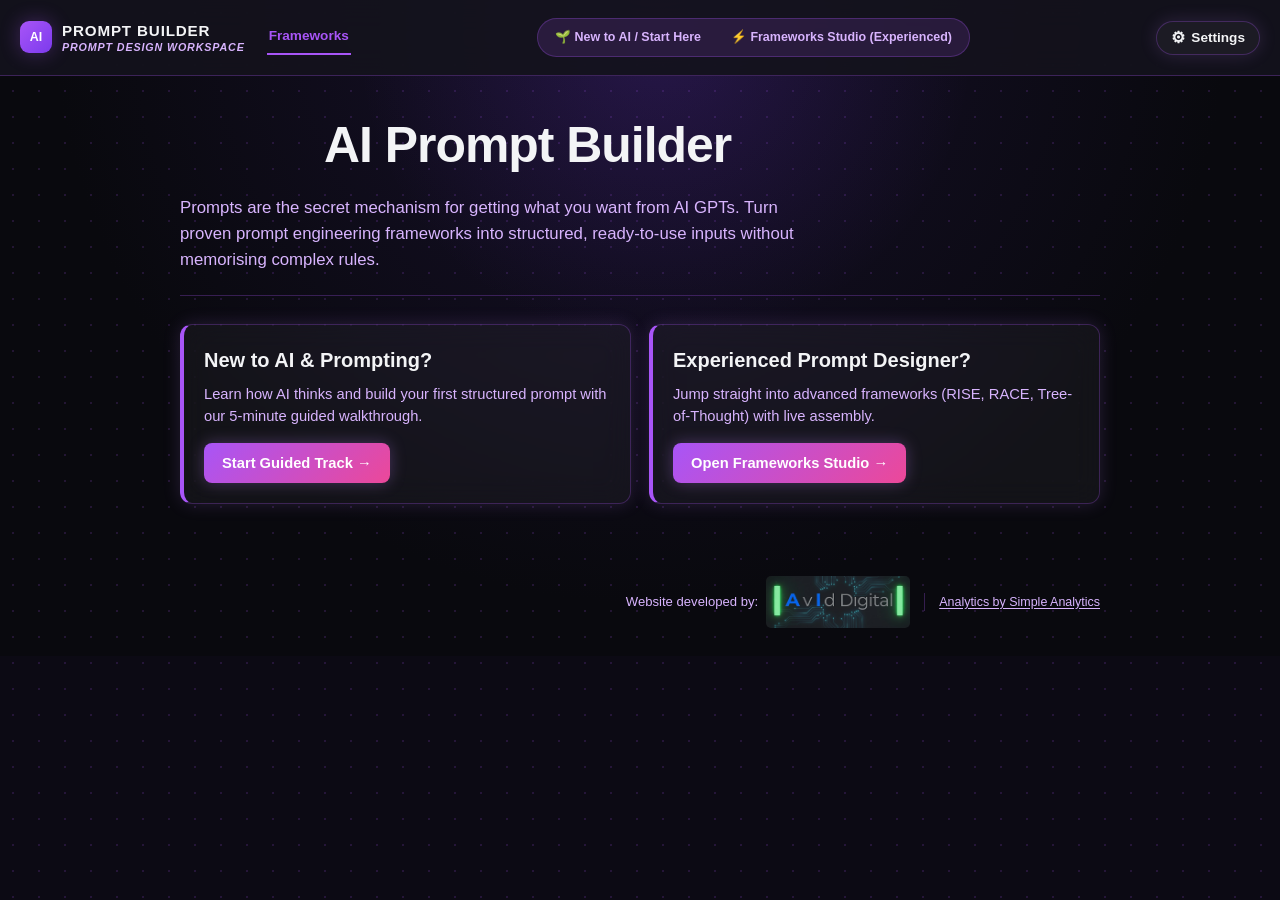
==== commit d4047d58: "Phase 4 (Prompt 8): Bidirectional safety net between tracks Co-Authored-By: Claude Sonnet 5 <noreply" ====
--- a/LD-AI-Prompt-Builder-v1.1.html
+++ b/LD-AI-Prompt-Builder-v1.1.html
@@ -274,10 +274,17 @@
     background:var(--accent);
     color:#fff;
   }
+  /* Deep Aurora Glass neon glow on whichever track is currently active —
+     same rgba(192,132,252,...) glow used on .card:hover and .btn.primary
+     elsewhere, so the active tab reads as "lit up" rather than just
+     tinted a solid colour. */
+  :root[data-theme="aurora"] .track-switch-btn.is-active{
+    box-shadow:0 0 14px rgba(192,132,252,.55);
+  }
   @media (max-width:600px){
     .topbar{flex-wrap:wrap; row-gap:8px;}
     .track-switch{order:3; width:100%; justify-content:center;}
-    .track-switch-btn{padding:5px 12px;font-size:.72rem;}
+    .track-switch-btn{padding:5px 10px;font-size:.68rem;white-space:nowrap;}
   }
   a{color:inherit;}
 
@@ -691,6 +698,60 @@
   }
   .card-motif{flex:none;color:var(--card-accent, var(--accent));opacity:.85;}
   .card-motif svg{display:block;width:28px;height:28px;}
+
+  /* ---------- "Feeling overwhelmed?" fallback banner (Experienced home) ----------
+     Sits directly above the framework selector so anyone who lands in the
+     Experienced Studio first, and finds RISE/RACE-style acronyms
+     off-putting, has an immediate, low-friction way back to the guided
+     track. Shares the Deep Aurora Glass panel/blur/glow tokens the rest
+     of the app uses rather than duplicating them. */
+  .fallback-banner{
+    display:flex;
+    gap:16px;
+    align-items:flex-start;
+    background:var(--panel);
+    border:1px solid var(--border);
+    border-left:4px solid var(--accent);
+    border-radius:var(--radius-lg);
+    padding:20px 22px;
+    margin:24px 0;
+    box-shadow:var(--shadow-card);
+  }
+  :root[data-theme="aurora"] .fallback-banner{
+    backdrop-filter:blur(14px);
+    -webkit-backdrop-filter:blur(14px);
+  }
+  .fallback-banner-icon{
+    flex:none;
+    width:40px;
+    height:40px;
+    border-radius:50%;
+    display:flex;
+    align-items:center;
+    justify-content:center;
+    font-size:1.3rem;
+    background:var(--card-tag-bg);
+  }
+  .fallback-banner-content h2{margin:0 0 6px;font-size:1.1rem;font-family:var(--heading-font);}
+  .fallback-banner-content p{margin:0 0 14px;font-size:.88rem;color:var(--muted);line-height:1.55;}
+  @media (max-width:600px){
+    .fallback-banner{flex-direction:column;padding:18px;}
+  }
+
+  /* ---------- In-form "Confused by these fields?" helper link ---------- */
+  .fw-confused-link{
+    margin:0 0 14px;
+    font-size:.83rem;
+    color:var(--muted);
+  }
+  .fw-confused-link a{
+    color:var(--accent);
+    text-decoration:underline;
+    text-underline-offset:2px;
+    cursor:pointer;
+  }
+  .fw-confused-link a:hover{color:var(--accent-dark);}
+
   .card h2{
     margin:0 0 8px;
     font-size:1.25rem;
@@ -1762,8 +1823,8 @@
 <a class="topbar-nav-link current" id="topbar-frameworks-link" href="#">Frameworks</a>
 </div>
 <div class="track-switch" role="group" aria-label="Experience level">
-  <button type="button" class="track-switch-btn" data-track-switch="beginner" onclick="switchTrack('beginner')" aria-pressed="false">New to AI</button>
-  <button type="button" class="track-switch-btn" data-track-switch="advanced" onclick="switchTrack('advanced')" aria-pressed="false">Experienced</button>
+  <button type="button" class="track-switch-btn" data-track-switch="beginner" onclick="switchTrack('beginner')" aria-pressed="false"><span aria-hidden="true">🌱</span> New to AI / Start Here</button>
+  <button type="button" class="track-switch-btn" data-track-switch="advanced" onclick="switchTrack('advanced')" aria-pressed="false"><span aria-hidden="true">⚡</span> Frameworks Studio (Experienced)</button>
 </div>
 <div class="settings-wrap">
   <button type="button" class="settings-toggle" id="settings-toggle-btn" onclick="toggleSettings()" aria-haspopup="true" aria-expanded="false" aria-controls="settings-panel">
@@ -2393,11 +2454,29 @@
   updateTrackToggleUI(trackName);
 }
 
-function switchTrack(trackName){
+/* skipTransition (optional): true jumps straight to the target track with
+   no cross-fade — used by the "Feeling overwhelmed?" fallback banner so
+   that CTA reads as an immediate redirect rather than a toggle. Every
+   other call site omits it and keeps the normal animated switch. */
+function switchTrack(trackName, skipTransition){
   if (!VALID_TRACKS.includes(trackName) || trackName === currentTrack) return;
   currentTrack = trackName;
   try { localStorage.setItem(TRACK_KEY, trackName); } catch(e){ /* ignore */ }
-  applyTrack(trackName);
+  applyTrack(trackName, { skipTransition: !!skipTransition });
+}
+
+/* Used by the in-form "Confused by these fields?" helper link inside the
+   Experienced Studio: switches to the Beginner Track (preserving
+   whatever is currently typed into the framework fields, since
+   #experienced-track is never destroyed — see applyTrack() above) and
+   then scrolls straight down to the standalone 3-block Prompt Builder,
+   rather than dropping the person back at Act 1. */
+function goToBeginnerBuilder(){
+  switchTrack('beginner');
+  requestAnimationFrame(() => {
+    const el = document.getElementById('rpb-panel');
+    if (el) el.scrollIntoView({ behavior: prefersReducedMotion() ? 'auto' : 'smooth', block:'start' });
+  });
 }
 
 function initTrack(){
@@ -2788,6 +2867,14 @@
         </div>
       </details>
     </header>
+    <div class="fallback-banner" id="experienced-fallback-banner">
+      <span class="fallback-banner-icon" aria-hidden="true">🌱</span>
+      <div class="fallback-banner-content">
+        <h2>New to prompt frameworks?</h2>
+        <p>Acronyms like RISE and RACE can look complex at first. If you want a quick, hands-on walkthrough showing how AI actually interprets instructions, start with our 5-minute Guided Apprenticeship.</p>
+        <button type="button" class="btn primary" onclick="switchTrack('beginner', true)">Take Me to the Beginner Guide →</button>
+      </div>
+    </div>
     <p class="section-label" id="choose-framework">Choose a framework</p>
     <div class="card-grid">${cards}</div>
     <footer class="home-footer">${fileNoteHTML()}</footer>
@@ -3354,23 +3441,12 @@
   }
 }
 
+/* Deliberately never gated behind act progress (unlike Acts 2-4) — this
+   is the same destination the Experienced Studio's own "Confused by
+   these fields?" helper link and fallback banner send people to
+   (goToBeginnerBuilder()), so it has to be reachable by someone who has
+   never touched the guided acts at all, not just by graduates of Act 4. */
 function rpbBuilderHTML(){
-  const locked = beginnerState.unlockedAct < 4;
-  if (locked){
-    return `
-      <section class="act-panel is-locked rpb-panel" id="rpb-panel">
-        <div class="act-header">
-          <span class="act-number-badge" aria-hidden="true">✎</span>
-          <div class="act-title-group">
-            <h2 class="act-title">Beginner Prompt Builder</h2>
-            <p class="act-subtitle">Your own open sandbox — build any prompt you like.</p>
-          </div>
-        </div>
-        <p class="act-locked-msg">🔒 Complete Act 4 to unlock.</p>
-      </section>
-    `;
-  }
-
   const presetOptions = Object.keys(RPB_ROLE_PRESETS).map(id =>
     `<option value="${id}"${beginnerState.rpbRolePreset === id ? ' selected' : ''}>${escapeHtml(RPB_ROLE_PRESETS[id].label)}</option>`
   ).join('');
@@ -3505,6 +3581,7 @@
 
     <div class="fw-workspace">
       <div class="fw-main">
+        <p class="fw-confused-link">Confused by these fields? <a href="#" onclick="event.preventDefault(); goToBeginnerBuilder();">Switch back to the simple 3-block builder</a></p>
         <div class="fields">${rows}</div>
         ${fileNoteHTML()}
         <div class="action-bar">
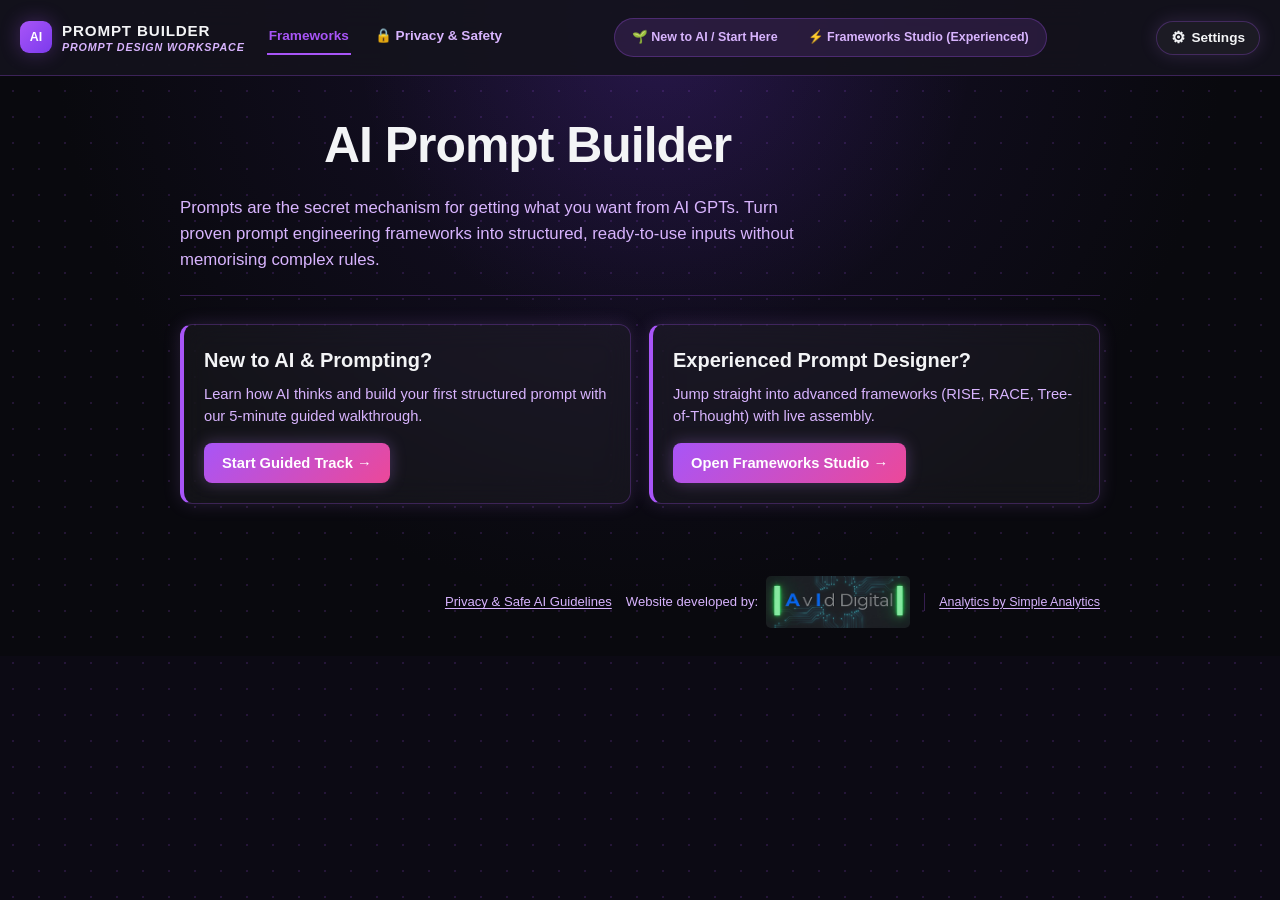
==== commit 6f94b95d: "Phase 5 (Prompt 10): Add jargon-free Privacy & Safe AI modal overlay Adds a "Staying Safe with AI" m" ====
--- a/LD-AI-Prompt-Builder-v1.1.html
+++ b/LD-AI-Prompt-Builder-v1.1.html
@@ -1345,6 +1345,109 @@
     .footer-credits{justify-content:center;}
     .analytics-badge{padding-left:0;border-left:none;}
   }
+  .footer-privacy-link{margin:0;font-size:.82rem;color:var(--muted);}
+  .footer-privacy-link a{color:var(--muted);text-decoration:underline;text-underline-offset:2px;}
+  .footer-privacy-link a:hover{color:var(--accent);}
+
+  /* ---------- Privacy & Safe AI modal overlay ---------- */
+  .modal-overlay{
+    position:fixed;
+    inset:0;
+    z-index:500;
+    background:rgba(8,6,16,.6);
+    display:none;
+    align-items:flex-start;
+    justify-content:center;
+    padding:40px 20px;
+    overflow-y:auto;
+  }
+  .modal-overlay:not([hidden]){display:flex;}
+  body.modal-open{overflow:hidden;}
+  .modal-card{
+    background:var(--panel);
+    border:1px solid var(--border);
+    border-radius:var(--radius-lg);
+    box-shadow:0 20px 60px -12px rgba(0,0,0,.35);
+    width:min(640px, 100%);
+    max-height:calc(100vh - 80px);
+    overflow-y:auto;
+    padding:26px 28px 30px;
+    position:relative;
+    outline:none;
+  }
+  :root[data-theme="aurora"] .modal-card{
+    background:rgba(20,14,36,.94);
+    border-color:rgba(168,85,247,.4);
+    backdrop-filter:blur(16px);
+    -webkit-backdrop-filter:blur(16px);
+    box-shadow:0 0 40px rgba(168,85,247,.18);
+  }
+  .modal-header{
+    display:flex;
+    align-items:flex-start;
+    justify-content:space-between;
+    gap:16px;
+    margin-bottom:18px;
+  }
+  .modal-title{
+    font-family:var(--heading-font);
+    font-size:1.3rem;
+    font-weight:800;
+    color:var(--text);
+    margin:0;
+  }
+  .modal-close-btn{
+    display:inline-flex;
+    align-items:center;
+    justify-content:center;
+    width:34px;
+    height:34px;
+    flex:none;
+    border-radius:50%;
+    border:1px solid var(--border);
+    background:transparent;
+    color:var(--muted);
+    font-size:1rem;
+    line-height:1;
+    cursor:pointer;
+    transition:background-color .15s ease, color .15s ease;
+  }
+  .modal-close-btn:hover{background:var(--btn-secondary-bg);color:var(--text);}
+  .privacy-section{margin-bottom:22px;}
+  .privacy-section:last-child{margin-bottom:0;}
+  .privacy-section h3{
+    font-size:1rem;
+    font-weight:750;
+    color:var(--text);
+    margin:0 0 8px;
+  }
+  .privacy-section p{
+    margin:0 0 8px;
+    color:var(--text);
+    line-height:1.55;
+    font-size:.92rem;
+  }
+  .privacy-section ul{
+    margin:0 0 8px;
+    padding-left:20px;
+    color:var(--text);
+    line-height:1.55;
+    font-size:.92rem;
+  }
+  .privacy-section li{margin-bottom:4px;}
+  .privacy-section li:last-child{margin-bottom:0;}
+  .privacy-rules li strong{color:var(--text);}
+  @media (max-width:600px){
+    .modal-overlay{padding:0;align-items:stretch;}
+    .modal-card{
+      width:100%;
+      max-width:100%;
+      max-height:100vh;
+      height:100%;
+      border-radius:0;
+      padding:20px 18px 26px;
+    }
+  }
 
   /* ---------- Buttons: primary (filled) / secondary (outline) / ghost (text link) ---------- */
   .btn{
@@ -1821,6 +1924,7 @@
   </span>
 </a>
 <a class="topbar-nav-link current" id="topbar-frameworks-link" href="#">Frameworks</a>
+<a class="topbar-nav-link topbar-privacy-link" href="#" onclick="event.preventDefault(); openPrivacyModal();"><span aria-hidden="true">🔒</span> Privacy &amp; Safety</a>
 </div>
 <div class="track-switch" role="group" aria-label="Experience level">
   <button type="button" class="track-switch-btn" data-track-switch="beginner" onclick="switchTrack('beginner')" aria-pressed="false"><span aria-hidden="true">🌱</span> New to AI / Start Here</button>
@@ -1882,6 +1986,7 @@
 </div>
 <footer class="site-footer">
 <div class="footer-credits">
+  <p class="footer-privacy-link"><a href="#" onclick="event.preventDefault(); openPrivacyModal();">Privacy &amp; Safe AI Guidelines</a></p>
   <p class="dev-credit">Website developed by: <img class="dev-logo" src="[data-uri]" alt="AvId Digital"></p>
   <p class="analytics-badge">
     <!-- Free-plan attribution required by Simple Analytics. Once you've
@@ -1892,6 +1997,43 @@
   </p>
 </div>
 </footer>
+
+<div class="modal-overlay" id="privacy-modal-overlay" hidden onclick="if(event.target === this) closePrivacyModal();">
+  <div class="modal-card" role="dialog" aria-modal="true" aria-labelledby="privacy-modal-title" tabindex="-1" id="privacy-modal-card">
+    <div class="modal-header">
+      <h2 class="modal-title" id="privacy-modal-title">Staying Safe with AI: What You Need to Know</h2>
+      <button type="button" class="modal-close-btn" onclick="closePrivacyModal()" aria-label="Close privacy guide">✕</button>
+    </div>
+    <div class="modal-body">
+      <section class="privacy-section">
+        <h3>1. Is it safe to type my notes into this website?</h3>
+        <p>Yes, completely. Think of this website like a digital notepad on your desk:</p>
+        <ul>
+          <li>Everything you type stays right here on your own computer screen.</li>
+          <li>Nothing you write is sent to an outside company, saved on the internet, or seen by anyone else.</li>
+          <li>When you click &quot;Save&quot;, the file downloads straight to your own computer&mdash;just like saving a regular document.</li>
+        </ul>
+      </section>
+      <section class="privacy-section">
+        <h3>2. What happens when I paste my prompt into ChatGPT, Claude, or Copilot?</h3>
+        <p>This is the most important thing to understand:</p>
+        <ul>
+          <li>This website is just a helper tool to organize your thoughts.</li>
+          <li>The AI chat tool (like ChatGPT or Copilot) is a separate online service that answers your questions.</li>
+        </ul>
+        <p>The moment you copy your prompt and paste it into an AI chat box, that outside company receives your words. Some free tools save your questions to help train their systems, so you should always be mindful of what you paste.</p>
+      </section>
+      <section class="privacy-section">
+        <h3>3. The 3 Simple Rules to Keep Your Information Safe</h3>
+        <ul class="privacy-rules">
+          <li><strong>Rule 1: The &quot;Noticeboard Rule&quot;</strong> &mdash; Never paste anything into an AI tool that you wouldn't feel comfortable pinning to a public noticeboard at work or school (no passwords, bank details, home addresses, or private medical notes).</li>
+          <li><strong>Rule 2: Swap Real Names for &quot;Fake Names&quot;</strong> &mdash; Replace real people and companies with generic labels (e.g. write "Help me reply to an email from a client at a bank" instead of using real names).</li>
+          <li><strong>Rule 3: Use Your Official Work or School Login</strong> &mdash; If your employer or school provides an official AI account (like Microsoft Copilot), always use that account instead of your personal email to keep your data protected under organizational agreements.</li>
+        </ul>
+      </section>
+    </div>
+  </div>
+</div>
 
 <script>
 /* ==========================================================================
@@ -2479,6 +2621,17 @@
   });
 }
 
+/* The reverse trip: used by the "Take the 3-minute guided tour" link
+   directly above the always-open Prompt Builder, for anyone who landed
+   there first and now wants the step-by-step version. Already on the
+   Beginner Track at that point, so this is a plain scroll — no track
+   switch needed — back up to Act 1 (acts are never hidden, regardless
+   of unlock progress, so this always has somewhere to land). */
+function scrollToActs(){
+  const el = document.getElementById('act-panel-1');
+  if (el) el.scrollIntoView({ behavior: prefersReducedMotion() ? 'auto' : 'smooth', block:'start' });
+}
+
 function initTrack(){
   const stored = getStoredTrack();
   if (stored){
@@ -2522,8 +2675,37 @@
   if (wrap && !wrap.contains(e.target)) toggleSettings(false);
 });
 document.addEventListener('keydown', (e) => {
-  if (e.key === 'Escape') toggleSettings(false);
+  if (e.key === 'Escape'){
+    toggleSettings(false);
+    closePrivacyModal();
+  }
 });
+
+/* ==========================================================================
+   Privacy & Safe AI modal overlay — click-outside-to-close is handled by an
+   inline onclick on the overlay itself (see markup); Escape is wired into
+   the shared keydown listener above.
+   ========================================================================== */
+let privacyModalLastFocus = null;
+function openPrivacyModal(){
+  const overlay = document.getElementById('privacy-modal-overlay');
+  const card = document.getElementById('privacy-modal-card');
+  if (!overlay) return;
+  privacyModalLastFocus = document.activeElement;
+  overlay.removeAttribute('hidden');
+  document.body.classList.add('modal-open');
+  if (card) card.focus();
+}
+function closePrivacyModal(){
+  const overlay = document.getElementById('privacy-modal-overlay');
+  if (!overlay || overlay.hasAttribute('hidden')) return;
+  overlay.setAttribute('hidden', '');
+  document.body.classList.remove('modal-open');
+  if (privacyModalLastFocus && typeof privacyModalLastFocus.focus === 'function'){
+    privacyModalLastFocus.focus();
+  }
+  privacyModalLastFocus = null;
+}
 
 /* ==========================================================================
    Routing
@@ -3326,6 +3508,21 @@
   return trimmed ? trimmed.split(/\s+/).length : 0;
 }
 
+/* Chip labels are noun-phrase fragments ("bullet points", "under 150
+   words") that read naturally after "apply these rules:" regardless of
+   which ones are picked. A custom rule is usually already a full
+   sentence of its own ("Use a warm tone."), so it gets appended as a
+   separate sentence rather than folded into that fragment list. Shared
+   by the assembly card and the RISE transfer below, so the rules text
+   never drifts between the two. */
+function buildRpbRulesText(){
+  const chipLabels = beginnerState.rpbChips.map(id => RPB_CHIPS[id]).filter(Boolean);
+  const customRule = (beginnerState.rpbCustomRule || '').trim();
+  const chipSentence = chipLabels.length ? `Please also apply these rules: ${chipLabels.join('; ').toLowerCase()}.` : '';
+  const customSentence = customRule ? (/[.!?]$/.test(customRule) ? customRule : `${customRule}.`) : '';
+  return [chipSentence, customSentence].filter(Boolean).join(' ');
+}
+
 /* Builds both the badge-labelled HTML shown in the assembly card and the
    plain text actually copied to the clipboard (no badge labels in there
    — those are just this card's visual grouping, not part of the prompt
@@ -3333,16 +3530,7 @@
 function buildRpbAssembly(){
   const role = (beginnerState.rpbRoleText || '').trim();
   const task = (beginnerState.rpbTask || '').trim();
-  const chipLabels = beginnerState.rpbChips.map(id => RPB_CHIPS[id]).filter(Boolean);
-  const customRule = (beginnerState.rpbCustomRule || '').trim();
-  /* Chip labels are noun-phrase fragments ("bullet points", "under 150
-     words") that read naturally after "apply these rules:" regardless of
-     which ones are picked. A custom rule is usually already a full
-     sentence of its own ("Use a warm tone."), so it gets appended as a
-     separate sentence rather than folded into that fragment list. */
-  const chipSentence = chipLabels.length ? `Please also apply these rules: ${chipLabels.join('; ').toLowerCase()}.` : '';
-  const customSentence = customRule ? (/[.!?]$/.test(customRule) ? customRule : `${customRule}.`) : '';
-  const rulesText = [chipSentence, customSentence].filter(Boolean).join(' ');
+  const rulesText = buildRpbRulesText();
 
   const sections = [];
   if (role) sections.push({ tag:'role', label:'ROLE', text:role });
@@ -3439,6 +3627,65 @@
       btn.classList.remove('is-copied');
     }, 1400);
   }
+}
+
+/* One-click "graduate" transfer: takes whatever is currently in the
+   3-Block Builder and drops it straight into the RISE framework in the
+   Experienced Studio, rather than making someone retype it.
+
+   Field mapping (deliberately 3-of-4, not a literal 1:1): the builder's
+   Role goes to RISE's Role field, Task & Context goes to RISE's
+   Instructions field (the natural home for "the actual task", exactly as
+   Act 4's own comparison table teaches), and Rules goes to RISE's
+   Expectations field (format/constraints = success criteria). RISE's
+   Steps field is left empty — the builder never collects an ordered
+   sequence, so there's nothing honest to put there.
+
+   Renders RISE directly via renderFramework() rather than going through
+   location.hash + the hashchange-driven router: setting location.hash
+   fires 'hashchange' asynchronously, so if that later re-render landed
+   after this function's own field-filling, it would silently wipe the
+   values right back out. Calling renderFramework('rise') here is
+   synchronous, and history.replaceState() afterwards keeps the URL bar
+   honest without ever triggering that async re-render at all. */
+function transferBeginnerPromptToRise(){
+  const role = (beginnerState.rpbRoleText || '').trim();
+  const task = (beginnerState.rpbTask || '').trim();
+  const rulesText = buildRpbRulesText();
+
+  switchTrack('advanced', true);
+  renderFramework('rise');
+  if (location.hash !== '#rise') history.replaceState(null, '', '#rise');
+
+  const roleEl = document.getElementById('field-input-0');         // RISE: Role
+  const instructionsEl = document.getElementById('field-input-1'); // RISE: Instructions
+  const expectationsEl = document.getElementById('field-input-3'); // RISE: Expectations
+  if (roleEl && role) roleEl.value = role;
+  if (instructionsEl && task) instructionsEl.value = task;
+  if (expectationsEl && rulesText) expectationsEl.value = rulesText;
+  refreshFrameworkUI();
+
+  requestAnimationFrame(() => {
+    const target = document.querySelector('.fw-workspace');
+    if (target) target.scrollIntoView({ behavior: prefersReducedMotion() ? 'auto' : 'smooth', block:'start' });
+  });
+}
+
+function rpbTransferCardHTML(){
+  return `
+    <section class="act-panel rpb-transfer-card" id="rpb-transfer-card">
+      <div class="act-header">
+        <span class="act-number-badge" aria-hidden="true">🚀</span>
+        <div class="act-title-group">
+          <h2 class="act-title">Ready for Advanced Frameworks?</h2>
+        </div>
+      </div>
+      <div class="act-body">
+        <p class="act-scenario-text">Transfer your current beginner prompt directly into the RISE framework in the Frameworks Studio.</p>
+        <button type="button" class="btn primary" onclick="transferBeginnerPromptToRise()">Transfer My Prompt to RISE Studio →</button>
+      </div>
+    </section>
+  `;
 }
 
 /* Deliberately never gated behind act progress (unlike Acts 2-4) — this
@@ -3512,7 +3759,9 @@
     ${act2HTML()}
     ${act3HTML()}
     ${act4HTML()}
+    <p class="fw-confused-link rpb-tour-link">Want to see how these blocks work step-by-step? <a href="#" onclick="event.preventDefault(); scrollToActs();">Take the 3-minute guided tour (Acts 1–4)</a> ↑</p>
     ${rpbBuilderHTML()}
+    ${rpbTransferCardHTML()}
     <div class="hero-actions">
       <button type="button" class="btn ghost" onclick="switchTrack('advanced')">Skip ahead to the Experienced Studio →</button>
     </div>
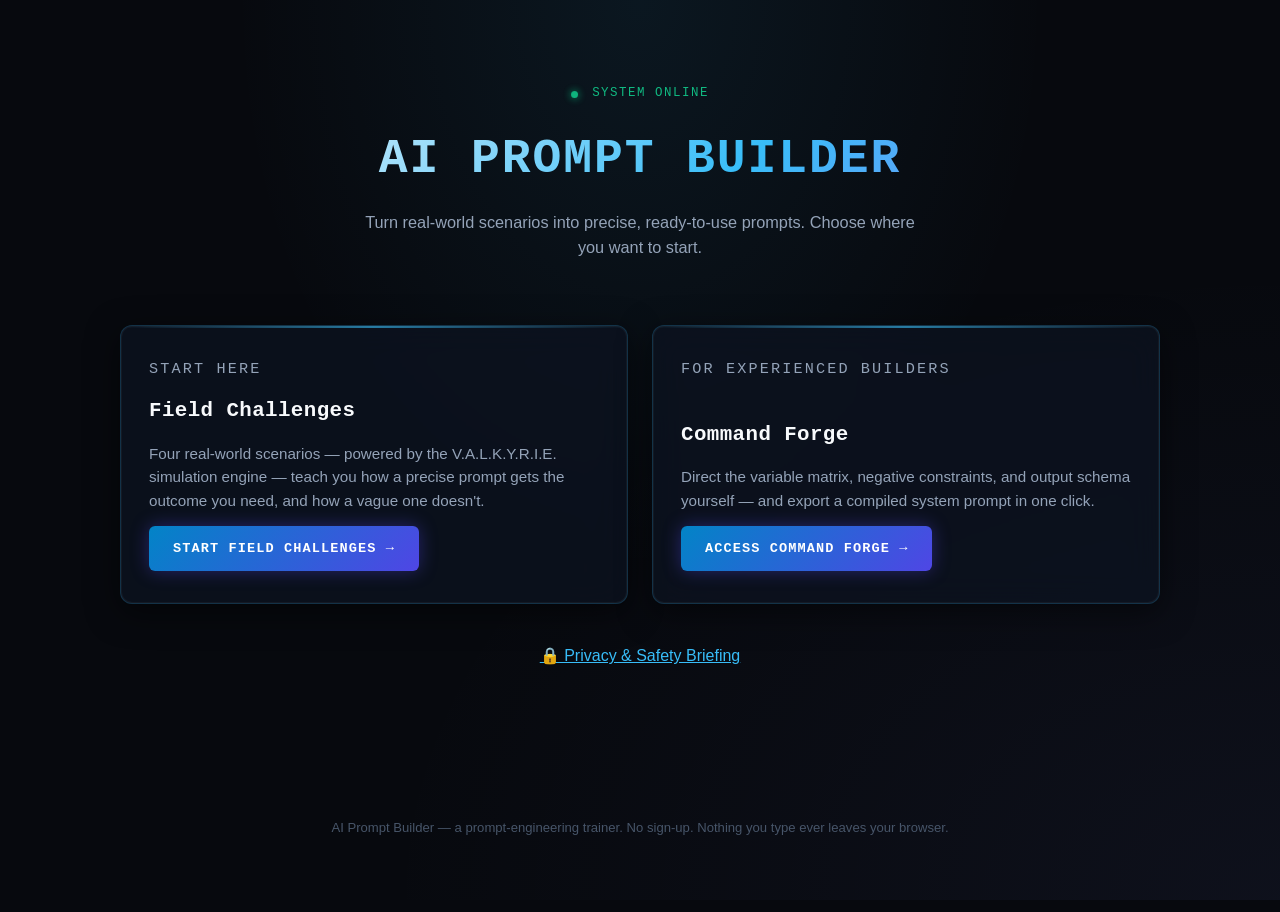
==== commit 0dbda078: "Add AI Prompt Builder V.A.L.K.Y.R.I.E. rebuild: 3-page split (index/cadet/specialist) Replaces the s" ====
--- a/LD-AI-Prompt-Builder-v1.1.html
+++ b/LD-AI-Prompt-Builder-v1.1.html
@@ -2,4143 +2,11 @@
 <html lang="en">
 <head>
 <meta charset="UTF-8">
-<meta name="viewport" content="width=device-width, initial-scale=1.0">
-
-<!-- ================= SEO / discoverability ================= -->
-<title>AI Prompt Builder — Turn Prompt Frameworks into Ready-to-Use AI Prompts</title>
-<meta name="description" content="Free browser-based tool that turns proven prompt engineering frameworks (RISE, RACE, Chain-of-Thought, Tree-of-Thought, ReAct, Self-Consistency, Least-to-Most) into structured, ready-to-use prompts for ChatGPT, Claude and other AI tools — no sign-up, no complex rules to memorise.">
-<meta name="keywords" content="AI prompt builder, prompt engineering, prompt framework, RISE framework, RACE framework, chain of thought prompting, tree of thought, ReAct prompting, self-consistency prompting, least-to-most prompting, ChatGPT prompts, Claude prompts, prompt generator">
-<meta name="author" content="Liam Davis">
-<meta name="robots" content="index, follow">
-<link rel="canonical" href="https://liam1davis.github.io/Liam1Davis/LD-AI-Prompt-Builder-v1.1.html">
-
-<!-- Open Graph (Facebook, LinkedIn, Slack, etc.) -->
-<meta property="og:type" content="website">
-<meta property="og:site_name" content="AI Prompt Builder">
-<meta property="og:title" content="AI Prompt Builder — Turn Prompt Frameworks into Ready-to-Use AI Prompts">
-<meta property="og:description" content="Turn proven prompt engineering frameworks into structured, ready-to-use AI prompts — without memorising complex rules.">
-<meta property="og:url" content="https://liam1davis.github.io/Liam1Davis/LD-AI-Prompt-Builder-v1.1.html">
-<meta property="og:image" content="https://liam1davis.github.io/Liam1Davis/og-image.png">
-<meta property="og:image:width" content="1200">
-<meta property="og:image:height" content="630">
-
-<!-- Twitter / X Card -->
-<meta name="twitter:card" content="summary_large_image">
-<meta name="twitter:title" content="AI Prompt Builder — Turn Prompt Frameworks into Ready-to-Use AI Prompts">
-<meta name="twitter:description" content="Turn proven prompt engineering frameworks into structured, ready-to-use AI prompts — without memorising complex rules.">
-<meta name="twitter:image" content="https://liam1davis.github.io/Liam1Davis/og-image.png">
-
-<meta name="theme-color" content="#0C0A14">
-<link rel="icon" href="data:image/svg+xml,%3Csvg xmlns='http://www.w3.org/2000/svg' viewBox='0 0 64 64'%3E%3Crect width='64' height='64' rx='16' fill='%23A855F7'/%3E%3Ctext x='32' y='42' font-family='-apple-system,Segoe UI,Roboto,Arial,sans-serif' font-size='26' font-weight='800' fill='white' text-anchor='middle'%3EAI%3C/text%3E%3C/svg%3E">
-
-<!-- Structured data: describes this page as a free web application to search engines -->
-<script type="application/ld+json">
-{
-  "@context": "https://schema.org",
-  "@type": "WebApplication",
-  "name": "AI Prompt Builder",
-  "description": "A free browser-based tool that turns proven prompt engineering frameworks (RISE, RACE, Chain-of-Thought, Tree-of-Thought, ReAct, Self-Consistency, Least-to-Most) into structured, ready-to-use AI prompts.",
-  "url": "https://liam1davis.github.io/Liam1Davis/LD-AI-Prompt-Builder-v1.1.html",
-  "applicationCategory": "UtilitiesApplication",
-  "operatingSystem": "Any (runs in a web browser)",
-  "offers": {
-    "@type": "Offer",
-    "price": "0",
-    "priceCurrency": "USD"
-  },
-  "featureList": [
-    "RISE prompt framework",
-    "RACE prompt framework",
-    "Chain-of-Thought prompt framework",
-    "Tree-of-Thought prompt framework",
-    "ReAct prompt framework",
-    "Self-Consistency prompt framework",
-    "Least-to-Most prompt framework"
-  ]
-}
-</script>
-<!-- =========================================================== -->
-
-<style>
-  /* ---------- Colour themes ---------- */
-  :root,
-  :root[data-theme="slate"]{
-    --bg:#F8FAFC;
-    --panel:#FFFFFF;
-    --border:#E2E8F0;
-    --text:#0F172A;
-    --muted:#475569;
-    --accent:#4F46E5;
-    --accent-dark:#3730A3;
-    --success-bg:#e8f7ee;
-    --success-text:#1c6e3f;
-    --error-bg:#fdecec;
-    --error-text:#a92323;
-    --radius:10px;
-    --radius-lg:18px;
-    --shadow-card:0 4px 20px -2px rgba(15,23,42,.08);
-    --focus-ring:0 0 0 3px rgba(79,70,229,.15);
-    --heading-font:inherit;
-    --card-tag-bg:#EEF2FF;
-    --card-tag-text:#4338CA;
-    --btn-tint-bg:#EEF2FF;
-    --btn-tint-hover:#E0E7FF;
-    --btn-secondary-bg:#EEF0F4;
-    --btn-secondary-hover:#E2E5EA;
-    --code-bg:#EEF0F4;
-    --input-bg:#FBFBFC;
-    --input-focus-bg:#FFFFFF;
-    --output-bg:#FBFBFC;
-    --output-text:var(--text);
-    --output-border:var(--border);
-    --body-bg:var(--bg);
-    --dot-grid:none;
-    --watermark-color:rgba(15,23,42,.045);
-    --readiness-bg:var(--panel);
-    --stepper-line:var(--border);
-  }
-  :root[data-theme="aurora"]{
-    --bg:#0C0A14;
-    --panel:rgba(255,255,255,.045);
-    --border:rgba(168,85,247,.28);
-    --text:#F3F4F6;
-    --muted:#D8B4FE;
-    --accent:#A855F7;
-    --accent-dark:#7C3AED;
-    --success-bg:rgba(34,197,94,.14);
-    --success-text:#86efac;
-    --error-bg:rgba(239,68,68,.14);
-    --error-text:#fca5a5;
-    --radius:12px;
-    --radius-lg:20px;
-    --shadow-card:0 0 18px rgba(192,132,252,.16);
-    --focus-ring:0 0 0 3px rgba(192,132,252,.35);
-    --heading-font:inherit;
-    --card-tag-bg:rgba(168,85,247,.18);
-    --card-tag-text:#E9D5FF;
-    --btn-tint-bg:rgba(168,85,247,.14);
-    --btn-tint-hover:rgba(168,85,247,.24);
-    --btn-secondary-bg:rgba(255,255,255,.06);
-    --btn-secondary-hover:rgba(255,255,255,.1);
-    --code-bg:rgba(255,255,255,.08);
-    --input-bg:rgba(255,255,255,.03);
-    --input-focus-bg:rgba(255,255,255,.07);
-    --output-bg:rgba(255,255,255,.03);
-    --output-text:var(--text);
-    --output-border:rgba(168,85,247,.3);
-    --body-bg:radial-gradient(ellipse at top, #17102B 0%, #09090E 65%);
-    --dot-grid:radial-gradient(rgba(168,85,247,.16) 1px, transparent 1px);
-    --watermark-color:rgba(243,244,246,.045);
-    --readiness-bg:rgba(20,14,36,.55);
-    --stepper-line:rgba(168,85,247,.28);
-  }
-  :root[data-theme="editorial"]{
-    --bg:#FAF8F5;
-    --panel:#F4EFE6;
-    --border:#E6DFD3;
-    --text:#2E2A25;
-    --muted:#635746;
-    --accent:#B45309;
-    --accent-dark:#92400E;
-    --success-bg:#EAF3E3;
-    --success-text:#3F6212;
-    --error-bg:#FBEAE5;
-    --error-text:#9A3412;
-    --radius:10px;
-    --radius-lg:16px;
-    --shadow-card:0 2px 10px rgba(46,42,37,.07);
-    --focus-ring:0 0 0 3px rgba(180,83,9,.18);
-    --heading-font:Georgia,"Iowan Old Style","Palatino Linotype",serif;
-    --card-tag-bg:#F1E4D0;
-    --card-tag-text:#92400E;
-    --btn-tint-bg:#F1E4D0;
-    --btn-tint-hover:#E8D6BC;
-    --btn-secondary-bg:#EFE7D8;
-    --btn-secondary-hover:#E6DAC4;
-    --code-bg:#EFE7D8;
-    --input-bg:#FFFDFA;
-    --input-focus-bg:#FFFFFF;
-    --output-bg:#2A2620;
-    --output-text:#F4EFE6;
-    --output-border:#4A4136;
-    --body-bg:var(--bg);
-    --dot-grid:none;
-    --watermark-color:rgba(46,42,37,.05);
-    --readiness-bg:var(--panel);
-    --stepper-line:var(--border);
-  }
-  :root{
-    --font-mono:"JetBrains Mono", ui-monospace, SFMono-Regular, Consolas, "Liberation Mono", monospace;
-    --container:1160px;
-  }
-  *{box-sizing:border-box;}
-  html{scroll-behavior:smooth;}
-  @media (prefers-reduced-motion: reduce){
-    html{scroll-behavior:auto;}
-    *,*::before,*::after{
-      animation-duration:0.001ms !important;
-      animation-iteration-count:1 !important;
-      transition-duration:0.001ms !important;
-      scroll-behavior:auto !important;
-    }
-  }
-  body{
-    margin:0;
-    font-family:-apple-system,BlinkMacSystemFont,"Segoe UI",Roboto,Helvetica,Arial,sans-serif;
-    background-color:var(--bg);
-    background-image:var(--body-bg);
-    color:var(--text);
-    line-height:1.5;
-    transition:background-color .2s ease, color .2s ease;
-  }
-  /* Subtle dot grid + extra glow layered on top of the existing Aurora
-     background gradient (near-black surface it was designed for); kept
-     faint enough to never compete with content, and removed at narrow
-     widths so it can't muddy small-screen legibility. background-color
-     above is the safety net so nothing ever shows through as plain white,
-     however tall the page grows. Deliberately NOT background-attachment:
-     fixed — that only paints one viewport's worth of image and leaves the
-     rest of a long page uncovered. */
-  :root[data-theme="aurora"] body{
-    background-image:var(--dot-grid), radial-gradient(circle at 52% 6%, rgba(124,58,237,.16), transparent 34%), radial-gradient(ellipse at top, #17102B 0%, #09090E 65%);
-    background-size:26px 26px, auto, auto;
-    background-repeat:repeat, no-repeat, no-repeat;
-  }
-  @media (max-width:768px){
-    :root[data-theme="aurora"] body{background-image:radial-gradient(ellipse at top, #17102B 0%, #09090E 65%);}
-  }
-  #app{
-    max-width:960px;
-    margin:0 auto;
-    padding:32px 20px 64px;
-    position:relative;
-  }
-  .beginner-shell{
-    max-width:960px;
-    margin:0 auto;
-    padding:32px 20px 64px;
-    position:relative;
-  }
-  @media (max-width:600px){
-    .beginner-shell{padding:20px 14px 48px;}
-  }
-
-  /* ---------- Track fork: Beginner / Experienced ----------
-     Both containers stay mounted at all times (never destroyed), so
-     switching tracks never loses anything typed into the Experienced
-     Studio's fields. #app's own hash-router keeps managing what's
-     inside #experienced-track independently of this. */
-  #landing-fork,
-  #beginner-track,
-  #experienced-track{
-    opacity:0;
-    transition:opacity .22s ease;
-  }
-  #landing-fork.track-visible,
-  #beginner-track.track-visible,
-  #experienced-track.track-visible{
-    opacity:1;
-  }
-  @media (prefers-reduced-motion: reduce){
-    #landing-fork,
-    #beginner-track,
-    #experienced-track{transition:none;}
-  }
-  .fork-card .btn{align-self:flex-start;}
-
-  /* ---------- Track switch control (topbar) ---------- */
-  .track-switch{
-    display:inline-flex;
-    align-items:center;
-    gap:2px;
-    padding:3px;
-    border-radius:999px;
-    background:var(--btn-tint-bg, var(--btn-secondary-bg));
-    border:1px solid var(--border);
-  }
-  .track-switch-btn{
-    appearance:none;
-    border:none;
-    background:transparent;
-    color:var(--muted);
-    font:inherit;
-    font-size:.78rem;
-    font-weight:600;
-    padding:6px 14px;
-    border-radius:999px;
-    cursor:pointer;
-    transition:background-color .16s ease, color .16s ease;
-  }
-  .track-switch-btn:hover{color:var(--text);}
-  .track-switch-btn.is-active{
-    background:var(--accent);
-    color:#fff;
-  }
-  /* Deep Aurora Glass neon glow on whichever track is currently active —
-     same rgba(192,132,252,...) glow used on .card:hover and .btn.primary
-     elsewhere, so the active tab reads as "lit up" rather than just
-     tinted a solid colour. */
-  :root[data-theme="aurora"] .track-switch-btn.is-active{
-    box-shadow:0 0 14px rgba(192,132,252,.55);
-  }
-  @media (max-width:600px){
-    .topbar{flex-wrap:wrap; row-gap:8px;}
-    .track-switch{order:3; width:100%; justify-content:center;}
-    .track-switch-btn{padding:5px 10px;font-size:.68rem;white-space:nowrap;}
-  }
-  a{color:inherit;}
-
-  /* ---------- Accessible focus visibility (keyboard users) ---------- */
-  a:focus-visible,
-  button:focus-visible,
-  textarea:focus-visible,
-  summary:focus-visible,
-  [tabindex]:focus-visible{
-    outline:2px solid var(--accent);
-    outline-offset:2px;
-    border-radius:4px;
-  }
-
-  /* ---------- Top bar: brand (left) + nav + Settings (right) ---------- */
-  .topbar{
-    position:sticky;
-    top:0;
-    z-index:30;
-    display:flex;
-    align-items:center;
-    justify-content:space-between;
-    gap:16px;
-    min-height:76px;
-    padding:12px 20px;
-    background:var(--panel);
-    border-bottom:1px solid var(--border);
-    transition:background-color .2s ease, border-color .2s ease;
-  }
-  :root[data-theme="aurora"] .topbar{
-    background:rgba(20,19,29,.92);
-    backdrop-filter:blur(16px);
-    -webkit-backdrop-filter:blur(16px);
-  }
-  .topbar-left{
-    display:flex;
-    align-items:center;
-    gap:22px;
-    min-width:0;
-  }
-  .brand{
-    display:inline-flex;
-    align-items:center;
-    gap:10px;
-    text-decoration:none;
-    font-family:var(--heading-font);
-  }
-  .brand-text{display:flex;flex-direction:column;line-height:1.15;}
-  .brand-wordmark{
-    font-weight:850;
-    font-size:.95rem;
-    letter-spacing:.055em;
-    text-transform:uppercase;
-    color:var(--text);
-  }
-  .brand:hover .brand-wordmark{color:var(--accent);}
-  .brand-subtitle{
-    font-size:.67rem;
-    font-weight:650;
-    font-style:italic;
-    letter-spacing:.08em;
-    text-transform:uppercase;
-    color:var(--muted);
-    margin-top:1px;
-  }
-  .brand-mark{
-    width:32px;
-    height:32px;
-    border-radius:9px;
-    background:var(--accent);
-    color:#fff;
-    display:flex;
-    align-items:center;
-    justify-content:center;
-    font-size:.78rem;
-    font-weight:800;
-    flex:none;
-    font-family:-apple-system,BlinkMacSystemFont,"Segoe UI",Roboto,Helvetica,Arial,sans-serif;
-  }
-  :root[data-theme="aurora"] .brand-mark{
-    background:linear-gradient(135deg,#A855F7,#7C3AED);
-    box-shadow:0 0 20px rgba(168,85,247,.32);
-  }
-  .topbar-nav-link{
-    font-size:.85rem;
-    font-weight:700;
-    color:var(--muted);
-    text-decoration:none;
-    padding:6px 2px;
-    border-bottom:2px solid transparent;
-    transition:color .15s ease, border-color .15s ease;
-  }
-  .topbar-nav-link:hover{color:var(--text);}
-  .topbar-nav-link.current{color:var(--accent);border-bottom-color:var(--accent);}
-  .settings-wrap{
-    position:relative;
-    flex:none;
-  }
-  .settings-toggle{
-    display:inline-flex;
-    align-items:center;
-    gap:6px;
-    padding:8px 14px;
-    border-radius:20px;
-    border:1px solid var(--border);
-    background:var(--panel);
-    color:var(--text);
-    font-size:.85rem;
-    font-weight:600;
-    font-family:inherit;
-    cursor:pointer;
-    box-shadow:var(--shadow-card);
-    transition:background-color .15s ease, border-color .15s ease;
-  }
-  .settings-toggle:hover{background:var(--btn-secondary-bg);}
-  .settings-toggle .gear-icon{font-size:1rem;line-height:1;}
-  .settings-panel{
-    position:absolute;
-    top:calc(100% + 8px);
-    right:0;
-    width:min(300px, calc(100vw - 32px));
-    background:var(--panel);
-    border:1px solid var(--border);
-    border-radius:12px;
-    box-shadow:0 12px 32px rgba(0,0,0,.16);
-    padding:16px;
-    transition:background-color .2s ease, border-color .2s ease;
-  }
-  .settings-panel[hidden]{display:none;}
-  :root[data-theme="aurora"] .settings-panel{
-    background:rgba(20,14,36,.96);
-    border-color:rgba(168,85,247,.4);
-    backdrop-filter:blur(16px);
-    -webkit-backdrop-filter:blur(16px);
-  }
-  .settings-panel-header{
-    display:flex;
-    align-items:center;
-    justify-content:space-between;
-    margin-bottom:14px;
-  }
-  .settings-panel-title{
-    font-size:.85rem;
-    font-weight:700;
-    color:var(--text);
-  }
-  .settings-close-btn{
-    display:inline-flex;
-    align-items:center;
-    justify-content:center;
-    width:30px;
-    height:30px;
-    border-radius:50%;
-    border:1px solid var(--border);
-    background:transparent;
-    color:var(--muted);
-    font-size:.95rem;
-    line-height:1;
-    cursor:pointer;
-    transition:background-color .15s ease, color .15s ease;
-  }
-  .settings-close-btn:hover{background:var(--btn-secondary-bg);color:var(--text);}
-  .settings-section{margin-bottom:16px;}
-  .settings-section:last-child{margin-bottom:0;}
-  .settings-section h4{
-    margin:0 0 8px;
-    font-size:.72rem;
-    text-transform:uppercase;
-    letter-spacing:.05em;
-    color:var(--muted);
-    font-weight:700;
-  }
-  .settings-folder-status{
-    font-size:.82rem;
-    color:var(--muted);
-    margin:0 0 10px;
-    line-height:1.4;
-  }
-  .theme-switcher{display:flex;flex-direction:column;gap:5px;}
-  .theme-swatch{
-    display:flex;
-    align-items:center;
-    gap:9px;
-    width:100%;
-    padding:7px 9px;
-    border-radius:8px;
-    border:1px solid transparent;
-    background:transparent;
-    color:var(--text);
-    cursor:pointer;
-    font-size:.85rem;
-    font-weight:600;
-    font-family:inherit;
-    text-align:left;
-    transition:background-color .15s ease, border-color .15s ease;
-  }
-  .theme-swatch:hover{background:var(--btn-secondary-bg);}
-  .theme-swatch.active{border-color:var(--accent);background:var(--btn-tint-bg);}
-  .swatch-dot{width:12px;height:12px;border-radius:50%;flex:none;}
-  .swatch-check{margin-left:auto;color:var(--accent);visibility:hidden;font-size:.9rem;}
-  .theme-swatch.active .swatch-check{visibility:visible;}
-  .theme-swatch[data-theme-btn="slate"] .swatch-dot{background:#4F46E5;}
-  .theme-swatch[data-theme-btn="aurora"] .swatch-dot{background:linear-gradient(135deg,#A855F7,#EC4899);}
-  .theme-swatch[data-theme-btn="editorial"] .swatch-dot{background:#B45309;}
-  @media (max-width:600px){
-    .topbar{padding:10px 14px;min-height:64px;}
-    .topbar-left{gap:14px;}
-    .brand-wordmark{font-size:.82rem;}
-    .brand-subtitle{font-size:.6rem;letter-spacing:.06em;}
-    .topbar-nav-link{display:none;}
-    .brand-mark{width:28px;height:28px;font-size:.68rem;}
-    .settings-toggle{padding:7px 12px;font-size:.8rem;}
-  }
-
-  /* ---------- Aurora theme: glass panels & glow ---------- */
-  :root[data-theme="aurora"] .card,
-  :root[data-theme="aurora"] .fields,
-  :root[data-theme="aurora"] .readiness-panel{
-    backdrop-filter:blur(14px);
-    -webkit-backdrop-filter:blur(14px);
-  }
-  :root[data-theme="aurora"] .btn.primary{
-    background:linear-gradient(135deg,#A855F7,#EC4899);
-    box-shadow:0 0 16px rgba(192,132,252,.3);
-  }
-  :root[data-theme="aurora"] .btn.primary:hover{
-    background:linear-gradient(135deg,#A855F7,#EC4899);
-    filter:brightness(1.12);
-  }
-
-  /* ---------- Shared page header (home + framework pages) ---------- */
-  .home-header h1,
-  .fw-header h1{
-    font-weight:800;
-    letter-spacing:-0.02em;
-    color:var(--text);
-    font-family:var(--heading-font);
-    margin-left:1.5in;
-  }
-  @media (max-width:600px){
-    /* 1.5in would overrun a phone screen, so scale the indent down to
-       something that still reads as an indent without breaking layout. */
-    .home-header h1,
-    .fw-header h1{
-      margin-left:24px;
-    }
-  }
-  .header-divider{
-    border:none;
-    border-top:1px solid var(--border);
-    margin:22px 0 28px;
-  }
-
-  /* ---------- Home page ---------- */
-  .home-header h1{
-    font-size:3.12rem;
-    margin-top:0;
-    margin-bottom:12px;
-  }
-  .hero-subtitle{
-    color:var(--muted);
-    font-size:1.05rem;
-    line-height:1.55;
-    max-width:640px;
-    margin:0 0 22px;
-  }
-  .hero-actions{
-    display:flex;
-    flex-wrap:wrap;
-    gap:12px;
-    margin-bottom:30px;
-  }
-  .hero-guide{margin:0 0 30px;}
-  .hero-guide summary{
-    cursor:pointer;
-    font-size:.85rem;
-    font-weight:700;
-    color:var(--accent);
-    list-style:none;
-  }
-  .hero-guide summary::-webkit-details-marker{display:none;}
-  .hero-guide summary:hover{text-decoration:underline;}
-  .hero-guide[open] summary{margin-bottom:12px;}
-  .hero-guide-body{
-    background:var(--btn-tint-bg);
-    border:1px solid var(--border);
-    border-radius:var(--radius);
-    padding:16px 18px;
-    color:var(--text);
-    font-size:.9rem;
-    line-height:1.6;
-  }
-  .guide-steps{
-    display:flex;
-    flex-direction:column;
-    gap:14px;
-    margin:0;
-    padding:0;
-    list-style:none;
-  }
-  .guide-step{
-    display:flex;
-    gap:12px;
-    align-items:flex-start;
-  }
-  .guide-step-badge{
-    flex:none;
-    width:24px;
-    height:24px;
-    border-radius:50%;
-    background:var(--accent);
-    color:#fff;
-    display:flex;
-    align-items:center;
-    justify-content:center;
-    font-size:.76rem;
-    font-weight:700;
-  }
-  .guide-step-text{display:flex;flex-direction:column;gap:2px;}
-  .guide-step-text strong{color:var(--text);font-size:.9rem;}
-  .guide-step-text span{color:var(--muted);font-size:.87rem;line-height:1.5;}
-  .feature-row{
-    display:grid;
-    grid-template-columns:repeat(3, 1fr);
-    gap:0;
-    margin-bottom:36px;
-    background:var(--panel);
-    border:1px solid var(--border);
-    border-radius:var(--radius-lg);
-    padding:22px 26px;
-    box-shadow:var(--shadow-card);
-  }
-  .feature-item{
-    display:flex;
-    gap:12px;
-    align-items:flex-start;
-    padding:0 14px;
-  }
-  .feature-item + .feature-item{border-left:1px solid var(--border);}
-  .feature-badge{
-    flex:none;
-    width:26px;
-    height:26px;
-    border-radius:50%;
-    background:var(--accent);
-    color:#fff;
-    display:flex;
-    align-items:center;
-    justify-content:center;
-    font-size:.82rem;
-    font-weight:700;
-  }
-  .feature-content h3{
-    margin:0 0 4px;
-    font-size:.98rem;
-    font-weight:700;
-    color:var(--text);
-  }
-  .feature-content p{
-    margin:0;
-    font-size:.87rem;
-    color:var(--muted);
-    line-height:1.45;
-  }
-  .section-label{
-    font-size:.78rem;
-    text-transform:uppercase;
-    letter-spacing:.05em;
-    font-weight:700;
-    color:var(--muted);
-    margin:0 0 14px;
-  }
-  @media (max-width:720px){
-    .feature-row{grid-template-columns:1fr;gap:16px;padding:18px;}
-    .feature-item + .feature-item{border-left:none;border-top:1px solid var(--border);padding-top:16px;}
-  }
-  .card-grid{
-    display:grid;
-    grid-template-columns:repeat(auto-fit,minmax(260px,1fr));
-    gap:18px;
-    align-items:stretch;
-  }
-  .card{
-    background:var(--panel);
-    border:1px solid var(--border);
-    border-left:4px solid var(--card-accent, var(--accent));
-    border-radius:var(--radius);
-    padding:20px;
-    display:flex;
-    flex-direction:column;
-    box-shadow:var(--shadow-card);
-    transition:transform .18s ease, box-shadow .18s ease, background-color .2s ease, border-color .2s ease;
-  }
-  .card:hover{transform:translateY(-2px);box-shadow:0 10px 28px -6px rgba(15,23,42,.16);}
-  :root[data-theme="aurora"] .card:hover{box-shadow:0 0 26px rgba(192,132,252,.22);}
-  @media (prefers-reduced-motion: reduce){
-    .card:hover{transform:none;}
-  }
-  .card-top{display:flex;align-items:center;justify-content:space-between;gap:10px;margin-bottom:10px;}
-  .card-tag{
-    display:inline-block;
-    font-size:.72rem;
-    font-weight:600;
-    letter-spacing:.04em;
-    text-transform:uppercase;
-    color:var(--card-tag-text);
-    background:var(--card-tag-bg);
-    padding:3px 8px;
-    border-radius:20px;
-    align-self:flex-start;
-  }
-  .card-motif{flex:none;color:var(--card-accent, var(--accent));opacity:.85;}
-  .card-motif svg{display:block;width:28px;height:28px;}
-
-  /* ---------- "Feeling overwhelmed?" fallback banner (Experienced home) ----------
-     Sits directly above the framework selector so anyone who lands in the
-     Experienced Studio first, and finds RISE/RACE-style acronyms
-     off-putting, has an immediate, low-friction way back to the guided
-     track. Shares the Deep Aurora Glass panel/blur/glow tokens the rest
-     of the app uses rather than duplicating them. */
-  .fallback-banner{
-    display:flex;
-    gap:16px;
-    align-items:flex-start;
-    background:var(--panel);
-    border:1px solid var(--border);
-    border-left:4px solid var(--accent);
-    border-radius:var(--radius-lg);
-    padding:20px 22px;
-    margin:24px 0;
-    box-shadow:var(--shadow-card);
-  }
-  :root[data-theme="aurora"] .fallback-banner{
-    backdrop-filter:blur(14px);
-    -webkit-backdrop-filter:blur(14px);
-  }
-  .fallback-banner-icon{
-    flex:none;
-    width:40px;
-    height:40px;
-    border-radius:50%;
-    display:flex;
-    align-items:center;
-    justify-content:center;
-    font-size:1.3rem;
-    background:var(--card-tag-bg);
-  }
-  .fallback-banner-content h2{margin:0 0 6px;font-size:1.1rem;font-family:var(--heading-font);}
-  .fallback-banner-content p{margin:0 0 14px;font-size:.88rem;color:var(--muted);line-height:1.55;}
-  @media (max-width:600px){
-    .fallback-banner{flex-direction:column;padding:18px;}
-  }
-
-  /* ---------- In-form "Confused by these fields?" helper link ---------- */
-  .fw-confused-link{
-    margin:0 0 14px;
-    font-size:.83rem;
-    color:var(--muted);
-  }
-  .fw-confused-link a{
-    color:var(--accent);
-    text-decoration:underline;
-    text-underline-offset:2px;
-    cursor:pointer;
-  }
-  .fw-confused-link a:hover{color:var(--accent-dark);}
-
-  .card h2{
-    margin:0 0 8px;
-    font-size:1.25rem;
-    font-family:var(--heading-font);
-  }
-  .card p{
-    color:var(--muted);
-    font-size:.92rem;
-    flex-grow:1;
-    margin:0 0 16px;
-  }
-  .home-footer{
-    margin-top:36px;
-  }
-
-  /* ---------- File-saving info strip: compact two-pill mini grid ----------
-     Replaces the old single wide callout card. Two small glass pills sit
-     side-by-side (stacking on narrow screens), each covering one fact —
-     scannable at a glance rather than a paragraph to read. Uses the same
-     themed tokens as the rest of the UI (--btn-tint-bg / --card-tag-bg /
-     --border) so it automatically matches all three themes, and gets the
-     Aurora glass blur + neon hover glow the same way .card does. */
-  .archive-info-block{
-    margin:18px 0;
-  }
-  .archive-info-title{
-    margin:0 0 4px;
-    font-size:.72rem;
-    font-weight:700;
-    text-transform:uppercase;
-    letter-spacing:.05em;
-    color:var(--muted);
-  }
-  .archive-info-intro{
-    margin:0 0 10px;
-    font-size:.82rem;
-    line-height:1.5;
-    color:var(--text);
-  }
-  .archive-info-intro .filename-badge{margin:0 2px;}
-  .archive-info-strip{
-    display:grid;
-    grid-template-columns:repeat(auto-fit, minmax(220px, 1fr));
-    gap:10px;
-  }
-  .archive-pill{
-    display:flex;
-    align-items:flex-start;
-    gap:10px;
-    padding:11px 14px;
-    background:var(--btn-tint-bg);
-    border:1px solid var(--border);
-    border-radius:var(--radius);
-    transition:border-color .2s ease, background-color .2s ease, box-shadow .2s ease;
-  }
-  .archive-pill:hover{
-    border-color:var(--accent);
-    background:var(--btn-tint-hover);
-  }
-  :root[data-theme="aurora"] .archive-pill{
-    backdrop-filter:blur(14px);
-    -webkit-backdrop-filter:blur(14px);
-  }
-  :root[data-theme="aurora"] .archive-pill:hover{
-    box-shadow:0 0 20px rgba(192,132,252,.22);
-  }
-  .pill-icon{
-    flex:none;
-    width:30px;
-    height:30px;
-    border-radius:8px;
-    display:flex;
-    align-items:center;
-    justify-content:center;
-    background:var(--card-tag-bg);
-    color:var(--card-tag-text);
-  }
-  .pill-icon svg{display:block;}
-  .pill-content{
-    display:flex;
-    flex-direction:column;
-    gap:2px;
-    min-width:0;
-  }
-  .pill-title{
-    font-size:.83rem;
-    font-weight:700;
-    color:var(--text);
-  }
-  .pill-desc{
-    font-size:.76rem;
-    line-height:1.42;
-    color:var(--muted);
-  }
-  .filename-badge{
-    font-family:var(--font-mono);
-    font-size:.72rem;
-    padding:1px 5px;
-    border-radius:4px;
-    background:var(--code-bg);
-    border:1px solid var(--border);
-    color:var(--text);
-    white-space:nowrap;
-  }
-  @media (max-width:600px){
-    .archive-info-strip{margin:14px 0;}
-  }
-
-  /* ==========================================================================
-     Beginner Track — "Prompt Apprenticeship" (Acts 1-4)
-     A guided, narrative walkthrough for people new to prompting. Reuses the
-     same Deep Aurora Glass tokens as the rest of the app (--panel, --border,
-     --accent, --btn-tint-bg, --output-bg) so it automatically matches all
-     three themes and gets the Aurora glass blur the same way .card/.fields
-     already do.
-     ========================================================================== */
-  .act-scenario-text{margin:0 0 16px;font-size:.92rem;color:var(--text);line-height:1.55;}
-
-  /* --- Top progress tracker: 25% -> 100% across the 4 acts --- */
-  .apprentice-progress{margin:20px 0 28px;}
-  .apprentice-progress-track{
-    width:100%;
-    height:8px;
-    border-radius:5px;
-    background:var(--btn-secondary-bg);
-    overflow:hidden;
-    margin-bottom:14px;
-  }
-  .apprentice-progress-fill{
-    height:100%;
-    background:var(--accent);
-    border-radius:5px;
-    transition:width .35s ease;
-  }
-  .apprentice-progress-steps{
-    display:grid;
-    grid-template-columns:repeat(4, 1fr);
-    gap:8px;
-  }
-  .apprentice-step{
-    display:flex;
-    align-items:center;
-    gap:7px;
-    font-size:.76rem;
-    font-weight:700;
-    color:var(--muted);
-  }
-  .apprentice-step-dot{
-    flex:none;
-    width:20px;
-    height:20px;
-    border-radius:50%;
-    display:flex;
-    align-items:center;
-    justify-content:center;
-    font-size:.68rem;
-    font-weight:800;
-    background:var(--btn-secondary-bg);
-    color:var(--muted);
-  }
-  .apprentice-step.is-active .apprentice-step-dot,
-  .apprentice-step.is-complete .apprentice-step-dot{
-    background:var(--accent);
-    color:#fff;
-  }
-  .apprentice-step.is-active,
-  .apprentice-step.is-complete{color:var(--text);}
-  @media (max-width:700px){
-    .apprentice-progress-steps{grid-template-columns:repeat(2, 1fr);row-gap:10px;}
-  }
-  @media (max-width:420px){
-    .apprentice-step .step-label-text{display:none;}
-  }
-
-  /* --- Act panels --- */
-  .act-panel{
-    background:var(--panel);
-    border:1px solid var(--border);
-    border-radius:var(--radius-lg);
-    padding:22px 24px;
-    margin-bottom:20px;
-    box-shadow:var(--shadow-card);
-    transition:opacity .25s ease;
-  }
-  :root[data-theme="aurora"] .act-panel{
-    backdrop-filter:blur(14px);
-    -webkit-backdrop-filter:blur(14px);
-  }
-  .act-panel.is-locked{opacity:.55;}
-  .act-header{
-    display:flex;
-    align-items:center;
-    gap:12px;
-    margin-bottom:4px;
-  }
-  .act-number-badge{
-    flex:none;
-    width:34px;
-    height:34px;
-    border-radius:50%;
-    display:flex;
-    align-items:center;
-    justify-content:center;
-    font-weight:800;
-    font-size:.95rem;
-    background:var(--accent);
-    color:#fff;
-  }
-  .act-panel.is-locked .act-number-badge{
-    background:var(--btn-secondary-bg);
-    color:var(--muted);
-  }
-  .act-title-group{display:flex;flex-direction:column;gap:2px;}
-  .act-title{margin:0;font-size:1.15rem;font-family:var(--heading-font);}
-  .act-subtitle{margin:0;font-size:.8rem;color:var(--muted);}
-  .act-complete-tag{
-    margin-left:auto;
-    flex:none;
-    font-size:.72rem;
-    font-weight:700;
-    color:var(--success-text);
-    background:var(--success-bg);
-    padding:3px 10px;
-    border-radius:999px;
-  }
-  .act-locked-msg{
-    margin:10px 0 0;
-    font-size:.85rem;
-    color:var(--muted);
-    display:flex;
-    align-items:center;
-    gap:8px;
-  }
-  .act-body{margin-top:16px;}
-
-  /* --- Sparky intro + typing simulation --- */
-  .sparky-intro{
-    display:flex;
-    align-items:flex-start;
-    gap:12px;
-    margin-bottom:16px;
-  }
-  .sparky-avatar{
-    flex:none;
-    width:38px;
-    height:38px;
-    border-radius:50%;
-    display:flex;
-    align-items:center;
-    justify-content:center;
-    font-size:1.15rem;
-    background:var(--card-tag-bg);
-  }
-  .sparky-intro p{margin:0;font-size:.92rem;color:var(--text);line-height:1.55;}
-  .sparky-typing{
-    display:none;
-    align-items:center;
-    gap:8px;
-    margin:14px 0;
-    font-size:.83rem;
-    color:var(--muted);
-  }
-  .sparky-typing.is-visible{display:flex;}
-  .typing-dots{display:inline-flex;gap:3px;}
-  .typing-dots span{
-    width:6px;height:6px;border-radius:50%;
-    background:var(--muted);
-    animation:typingBounce 1s infinite ease-in-out;
-  }
-  .typing-dots span:nth-child(2){animation-delay:.15s;}
-  .typing-dots span:nth-child(3){animation-delay:.3s;}
-  @keyframes typingBounce{
-    0%, 60%, 100%{transform:translateY(0);opacity:.5;}
-    30%{transform:translateY(-4px);opacity:1;}
-  }
-
-  /* --- Simulated output boxes (email / persona answers) --- */
-  .sim-output-box{
-    background:var(--output-bg);
-    border:1px solid var(--output-border);
-    border-radius:10px;
-    padding:16px 18px;
-    color:var(--output-text);
-    font-size:.88rem;
-    line-height:1.6;
-    white-space:pre-wrap;
-    margin-bottom:4px;
-  }
-
-  /* --- Lesson callout --- */
-  .lesson-callout{
-    display:flex;
-    gap:12px;
-    align-items:flex-start;
-    background:var(--btn-tint-bg);
-    border:1px solid var(--border);
-    border-left:4px solid var(--accent);
-    border-radius:10px;
-    padding:14px 16px;
-    margin-top:16px;
-  }
-  .lesson-callout-icon{flex:none;font-size:1.1rem;line-height:1;}
-  .lesson-callout p{margin:0;font-size:.88rem;color:var(--text);line-height:1.55;}
-  .lesson-callout strong{color:var(--accent);}
-
-  /* --- Act 2: persona selector --- */
-  .persona-selector{
-    display:flex;
-    flex-wrap:wrap;
-    gap:8px;
-    margin-bottom:16px;
-  }
-  .persona-btn{
-    font:inherit;
-    cursor:pointer;
-    padding:8px 14px;
-    font-size:.83rem;
-    font-weight:600;
-    border-radius:999px;
-    border:1px solid var(--border);
-    background:var(--panel);
-    color:var(--text);
-    transition:background-color .15s ease, border-color .15s ease, color .15s ease;
-  }
-  .persona-btn:hover{background:var(--btn-secondary-bg);}
-  .persona-btn.is-active{
-    background:var(--accent);
-    border-color:var(--accent);
-    color:#fff;
-  }
-
-  /* --- Act 3: 3-dial playground --- */
-  .dial-group{margin-bottom:18px;}
-  .dial-label{
-    display:block;
-    margin:0 0 8px;
-    font-size:.72rem;
-    font-weight:700;
-    letter-spacing:.05em;
-    text-transform:uppercase;
-    color:var(--muted);
-  }
-  .dial-fixed-pill{
-    display:inline-block;
-    padding:8px 14px;
-    border-radius:999px;
-    background:var(--card-tag-bg);
-    color:var(--card-tag-text);
-    font-size:.85rem;
-    font-weight:700;
-  }
-  .audience-toggle{display:flex;flex-wrap:wrap;gap:8px;}
-  .chip-group{display:flex;flex-wrap:wrap;gap:8px;}
-  .chip-btn{
-    font:inherit;
-    cursor:pointer;
-    padding:7px 13px;
-    font-size:.8rem;
-    font-weight:600;
-    border-radius:999px;
-    border:1px dashed var(--border);
-    background:transparent;
-    color:var(--muted);
-    transition:background-color .15s ease, border-color .15s ease, color .15s ease;
-  }
-  .chip-btn:hover{border-color:var(--accent);}
-  .chip-btn.is-active{
-    border:1px solid var(--accent);
-    background:var(--btn-tint-bg);
-    color:var(--accent);
-  }
-  .assembly-window{margin-top:18px;}
-  .assembly-window-label{
-    display:block;
-    margin:0 0 8px;
-    font-size:.72rem;
-    font-weight:700;
-    letter-spacing:.05em;
-    text-transform:uppercase;
-    color:var(--muted);
-  }
-  .assembly-box{
-    background:var(--output-bg);
-    border:1px solid var(--output-border);
-    border-radius:10px;
-    padding:14px 16px;
-    color:var(--output-text);
-    font-family:var(--font-mono);
-    font-size:.86rem;
-    line-height:1.6;
-    min-height:24px;
-  }
-
-  /* --- Act 4: comparison table --- */
-  .mapping-table-wrap{overflow-x:auto;margin-top:6px;}
-  .mapping-table{
-    width:100%;
-    border-collapse:collapse;
-    font-size:.85rem;
-  }
-  .mapping-table th{
-    text-align:left;
-    font-size:.7rem;
-    font-weight:700;
-    letter-spacing:.05em;
-    text-transform:uppercase;
-    color:var(--muted);
-    padding:0 12px 10px;
-    border-bottom:1px solid var(--border);
-  }
-  .mapping-row td{
-    padding:12px;
-    border-bottom:1px solid var(--border);
-    vertical-align:top;
-    color:var(--text);
-  }
-  .mapping-row{cursor:pointer;transition:background-color .15s ease;}
-  .mapping-row:hover,
-  .mapping-row:focus-visible{background:var(--btn-tint-bg);outline:none;}
-  .mapping-row .mapping-block-name{font-weight:700;display:flex;align-items:center;gap:6px;}
-  .mapping-caret{font-size:.7rem;color:var(--muted);display:inline-block;transition:transform .15s ease;}
-  .mapping-row.is-expanded .mapping-caret{transform:rotate(90deg);}
-  .mapping-detail-row{display:none;}
-  .mapping-detail-row.is-visible{display:table-row;}
-  .mapping-detail-row td{
-    padding:0 12px 16px;
-    border-bottom:1px solid var(--border);
-    background:var(--btn-tint-bg);
-  }
-  .mapping-detail-grid{
-    display:grid;
-    grid-template-columns:1fr 1fr;
-    gap:12px;
-    padding-top:10px;
-    font-size:.8rem;
-  }
-  .mapping-detail-grid strong{display:block;color:var(--muted);font-size:.68rem;text-transform:uppercase;letter-spacing:.04em;margin-bottom:3px;}
-  .mapping-detail-grid p{margin:0;color:var(--text);line-height:1.5;}
-  @media (max-width:600px){
-    .mapping-detail-grid{grid-template-columns:1fr;}
-  }
-
-  /* --- Graduation banner (end of Act 4) --- */
-  .apprentice-graduate{
-    margin-top:18px;
-    padding:18px;
-    border-radius:var(--radius-lg);
-    background:var(--btn-tint-bg);
-    border:1px solid var(--border);
-    text-align:center;
-  }
-  .apprentice-graduate p{margin:0 0 14px;font-size:.92rem;color:var(--text);}
-
-  @media (max-width:600px){
-    .act-panel{padding:18px 16px;}
-    .act-header{gap:10px;}
-    .act-title{font-size:1.05rem;}
-  }
-
-  /* --- Beginner Prompt Builder: open sandbox below Act 4 --- */
-  .rpb-body{
-    display:grid;
-    grid-template-columns:1.1fr .9fr;
-    gap:24px;
-    align-items:start;
-  }
-  @media (max-width:900px){
-    .rpb-body{grid-template-columns:1fr;}
-  }
-  .rpb-form{display:flex;flex-direction:column;gap:20px;}
-  .rpb-block{display:flex;flex-direction:column;gap:8px;}
-  .rpb-input{
-    width:100%;
-    font-family:inherit;
-    font-size:16px; /* 16px minimum avoids automatic zoom on iOS Safari */
-    padding:9px 11px;
-    border:1px solid var(--border);
-    border-radius:8px;
-    background:var(--input-bg);
-    color:var(--text);
-    transition:background-color .15s ease, border-color .15s ease, box-shadow .15s ease;
-  }
-  .rpb-input::placeholder{color:var(--muted);opacity:.75;}
-  .rpb-input:focus{
-    outline:none;
-    border-color:var(--accent);
-    background:var(--input-focus-bg);
-    box-shadow:var(--focus-ring);
-  }
-  select.rpb-input{cursor:pointer;}
-  textarea.rpb-input{resize:vertical;}
-  .rpb-custom-rule{margin-top:2px;}
-  .rpb-assembly-card{
-    position:sticky;
-    top:96px;
-    background:var(--readiness-bg);
-    border:1px solid var(--border);
-    border-radius:var(--radius-lg);
-    padding:18px;
-    box-shadow:var(--shadow-card);
-  }
-  @media (max-width:900px){
-    .rpb-assembly-card{position:static;}
-  }
-  .rpb-assembly-header{
-    display:flex;
-    align-items:center;
-    justify-content:space-between;
-    margin-bottom:12px;
-  }
-  .rpb-word-count{
-    font-size:.76rem;
-    font-weight:700;
-    color:var(--muted);
-    font-family:var(--font-mono);
-    white-space:nowrap;
-  }
-  .rpb-assembly-content{
-    background:var(--output-bg);
-    border:1px solid var(--output-border);
-    border-radius:10px;
-    padding:14px 16px;
-    min-height:90px;
-    margin-bottom:14px;
-  }
-  .rpb-assembly-block{margin-bottom:14px;}
-  .rpb-assembly-block:last-child{margin-bottom:0;}
-  .rpb-assembly-block p{margin:0;font-size:.87rem;line-height:1.55;color:var(--output-text);}
-  .rpb-assembly-empty{margin:0;font-size:.85rem;color:var(--muted);font-style:italic;}
-  .rpb-badge{
-    display:inline-block;
-    font-size:.66rem;
-    font-weight:800;
-    letter-spacing:.06em;
-    text-transform:uppercase;
-    color:#fff;
-    padding:3px 9px;
-    border-radius:6px;
-    margin-bottom:6px;
-  }
-  .rpb-badge-role{background:#2563EB;}
-  .rpb-badge-task{background:#7C3AED;}
-  .rpb-badge-rules{background:#D97706;}
-  .rpb-copy-btn{width:100%;}
-  .rpb-copy-btn.is-copied{background:var(--success-text);border-color:var(--success-text);color:#fff;}
-
-  /* ---------- Site-wide developer credit + analytics-badge footer ---------- */
-  .site-footer{
-    max-width:960px;
-    margin:0 auto;
-    padding:8px 20px 28px;
-    display:flex;
-    justify-content:flex-end;
-  }
-  .footer-credits{
-    display:flex;
-    align-items:center;
-    flex-wrap:wrap;
-    justify-content:flex-end;
-    gap:14px;
-  }
-  .dev-credit{
-    display:inline-flex;
-    align-items:center;
-    gap:8px;
-    margin:0;
-    font-size:.82rem;
-    color:var(--muted);
-  }
-  .dev-logo{
-    height:52px;
-    width:auto;
-    border-radius:5px;
-    display:block;
-  }
-  .analytics-badge{
-    margin:0;
-    font-size:.78rem;
-    color:var(--muted);
-    padding-left:14px;
-    border-left:1px solid var(--border);
-  }
-  .analytics-badge a{
-    color:var(--muted);
-    text-decoration:underline;
-    text-underline-offset:2px;
-  }
-  .analytics-badge a:hover{color:var(--accent);}
-  @media (max-width:600px){
-    .site-footer{padding:6px 14px 24px;justify-content:center;}
-    .footer-credits{justify-content:center;}
-    .analytics-badge{padding-left:0;border-left:none;}
-  }
-  .footer-privacy-link{margin:0;font-size:.82rem;color:var(--muted);}
-  .footer-privacy-link a{color:var(--muted);text-decoration:underline;text-underline-offset:2px;}
-  .footer-privacy-link a:hover{color:var(--accent);}
-
-  /* ---------- Privacy & Safe AI modal overlay ---------- */
-  .modal-overlay{
-    position:fixed;
-    inset:0;
-    z-index:500;
-    background:rgba(8,6,16,.6);
-    display:none;
-    align-items:flex-start;
-    justify-content:center;
-    padding:40px 20px;
-    overflow-y:auto;
-  }
-  .modal-overlay:not([hidden]){display:flex;}
-  body.modal-open{overflow:hidden;}
-  .modal-card{
-    background:var(--panel);
-    border:1px solid var(--border);
-    border-radius:var(--radius-lg);
-    box-shadow:0 20px 60px -12px rgba(0,0,0,.35);
-    width:min(640px, 100%);
-    max-height:calc(100vh - 80px);
-    overflow-y:auto;
-    padding:26px 28px 30px;
-    position:relative;
-    outline:none;
-  }
-  :root[data-theme="aurora"] .modal-card{
-    background:rgba(20,14,36,.94);
-    border-color:rgba(168,85,247,.4);
-    backdrop-filter:blur(16px);
-    -webkit-backdrop-filter:blur(16px);
-    box-shadow:0 0 40px rgba(168,85,247,.18);
-  }
-  .modal-header{
-    display:flex;
-    align-items:flex-start;
-    justify-content:space-between;
-    gap:16px;
-    margin-bottom:18px;
-  }
-  .modal-title{
-    font-family:var(--heading-font);
-    font-size:1.3rem;
-    font-weight:800;
-    color:var(--text);
-    margin:0;
-  }
-  .modal-close-btn{
-    display:inline-flex;
-    align-items:center;
-    justify-content:center;
-    width:34px;
-    height:34px;
-    flex:none;
-    border-radius:50%;
-    border:1px solid var(--border);
-    background:transparent;
-    color:var(--muted);
-    font-size:1rem;
-    line-height:1;
-    cursor:pointer;
-    transition:background-color .15s ease, color .15s ease;
-  }
-  .modal-close-btn:hover{background:var(--btn-secondary-bg);color:var(--text);}
-  .privacy-section{margin-bottom:22px;}
-  .privacy-section:last-child{margin-bottom:0;}
-  .privacy-section h3{
-    font-size:1rem;
-    font-weight:750;
-    color:var(--text);
-    margin:0 0 8px;
-  }
-  .privacy-section p{
-    margin:0 0 8px;
-    color:var(--text);
-    line-height:1.55;
-    font-size:.92rem;
-  }
-  .privacy-section ul{
-    margin:0 0 8px;
-    padding-left:20px;
-    color:var(--text);
-    line-height:1.55;
-    font-size:.92rem;
-  }
-  .privacy-section li{margin-bottom:4px;}
-  .privacy-section li:last-child{margin-bottom:0;}
-  .privacy-rules li strong{color:var(--text);}
-  @media (max-width:600px){
-    .modal-overlay{padding:0;align-items:stretch;}
-    .modal-card{
-      width:100%;
-      max-width:100%;
-      max-height:100vh;
-      height:100%;
-      border-radius:0;
-      padding:20px 18px 26px;
-    }
-  }
-
-  /* ---------- Buttons: primary (filled) / secondary (outline) / ghost (text link) ---------- */
-  .btn{
-    display:inline-flex;
-    align-items:center;
-    justify-content:center;
-    border:none;
-    border-radius:8px;
-    padding:11px 18px;
-    font-size:.92rem;
-    font-weight:600;
-    cursor:pointer;
-    text-decoration:none;
-    background:var(--btn-tint-bg);
-    color:var(--accent-dark);
-    min-height:40px;
-    transition:background-color .15s ease, border-color .15s ease, color .15s ease, transform .15s ease;
-  }
-  .btn:hover{background:var(--btn-tint-hover);}
-  .btn.primary{background:var(--accent);color:#fff;}
-  .btn.primary:hover{background:var(--accent-dark);}
-  .btn.secondary{
-    background:transparent;
-    color:var(--text);
-    box-shadow:inset 0 0 0 1.5px var(--border);
-  }
-  .btn.secondary:hover{box-shadow:inset 0 0 0 1.5px var(--accent);background:var(--btn-tint-bg);}
-  .btn.ghost{
-    background:transparent;
-    color:var(--muted);
-    padding-left:6px;
-    padding-right:6px;
-    min-height:auto;
-  }
-  .btn.ghost:hover{color:var(--accent);text-decoration:underline;background:transparent;}
-  .btn.small{padding:8px 10px;font-size:.8rem;min-height:32px;}
-  .btn:disabled{opacity:.45;cursor:not-allowed;}
-  .btn:disabled:hover{background:var(--btn-tint-bg);}
-
-  /* ---------- Framework page ---------- */
-  .back-link{
-    display:inline-flex;
-    align-items:center;
-    gap:6px;
-    margin-bottom:20px;
-    color:var(--accent);
-    text-decoration:none;
-    font-size:.9rem;
-    font-weight:600;
-    transition:color .15s ease;
-  }
-  .back-link:hover{color:var(--accent-dark);text-decoration:underline;}
-
-  /* ---------- Framework identity band ---------- */
-  .fw-identity{position:relative;overflow:hidden;}
-  .fw-watermark{
-    position:absolute;
-    top:-0.35em;
-    right:-0.05em;
-    margin:0;
-    font-size:7rem;
-    font-weight:800;
-    line-height:1;
-    letter-spacing:-.03em;
-    color:var(--watermark-color);
-    white-space:nowrap;
-    pointer-events:none;
-    user-select:none;
-    z-index:0;
-  }
-  @media (max-width:1099px){ .fw-watermark{font-size:5rem;} }
-  @media (max-width:768px){ .fw-watermark{display:none;} }
-  .fw-eyebrow-row{
-    position:relative;
-    z-index:1;
-    display:flex;
-    align-items:center;
-    gap:10px;
-    margin-bottom:6px;
-    flex-wrap:wrap;
-  }
-  .fw-eyebrow{
-    font-size:.7rem;
-    font-weight:700;
-    letter-spacing:.09em;
-    text-transform:uppercase;
-    color:var(--muted);
-  }
-  .fw-motif{flex:none;display:inline-flex;color:var(--fw-accent, var(--accent));}
-  .fw-motif svg{display:block;width:34px;height:34px;}
-  .fw-header{position:relative;z-index:1;}
-  .fw-header h1{
-    margin-top:0;
-    margin-bottom:10px;
-    font-size:4.94rem;
-  }
-  .fw-stageline{
-    font-size:.85rem;
-    font-weight:700;
-    letter-spacing:.06em;
-    text-transform:uppercase;
-    color:var(--fw-accent, var(--accent));
-    margin:0 0 12px;
-    font-family:var(--font-mono);
-  }
-  .fw-header .fw-subheader{
-    color:var(--muted);
-    font-size:1rem;
-    max-width:680px;
-    margin:0;
-  }
-  .fw-guide{margin:18px 0 0;position:relative;z-index:1;}
-  .fw-guide summary{
-    cursor:pointer;
-    font-size:.85rem;
-    font-weight:700;
-    color:var(--fw-accent, var(--accent));
-    list-style:none;
-    display:inline-block;
-  }
-  .fw-guide summary::-webkit-details-marker{display:none;}
-  .fw-guide summary:hover{text-decoration:underline;}
-  .fw-guide-body{
-    margin-top:10px;
-    background:var(--btn-tint-bg);
-    border:1px solid var(--border);
-    border-radius:var(--radius);
-    padding:14px 16px;
-    color:var(--text);
-    font-size:.88rem;
-    line-height:1.6;
-  }
-
-  /* ---------- Progress stepper ---------- */
-  .fw-stepper-wrap{margin:26px 0 8px;position:relative;z-index:1;}
-  .fw-stepper{
-    display:flex;
-    align-items:flex-start;
-    gap:0;
-    overflow-x:auto;
-    padding-bottom:6px;
-    -webkit-overflow-scrolling:touch;
-  }
-  .fw-step{
-    display:flex;
-    align-items:center;
-    flex:none;
-  }
-  .fw-step-main{display:flex;flex-direction:column;align-items:center;gap:6px;min-width:76px;}
-  .fw-step-dot{
-    width:20px;
-    height:20px;
-    border-radius:50%;
-    border:2px solid var(--border);
-    color:var(--muted);
-    display:flex;
-    align-items:center;
-    justify-content:center;
-    font-size:.62rem;
-    font-weight:800;
-    font-family:var(--font-mono);
-    background:var(--panel);
-    transition:background-color .18s ease, border-color .18s ease, color .18s ease;
-  }
-  .fw-step.is-complete .fw-step-dot{
-    background:var(--fw-accent, var(--accent));
-    border-color:var(--fw-accent, var(--accent));
-    color:#fff;
-  }
-  .fw-step-label{
-    font-size:.66rem;
-    font-weight:700;
-    letter-spacing:.03em;
-    text-transform:uppercase;
-    color:var(--muted);
-    text-align:center;
-    white-space:nowrap;
-  }
-  .fw-step.is-complete .fw-step-label{color:var(--text);}
-  .fw-step-connector{
-    width:32px;
-    height:2px;
-    background:var(--stepper-line);
-    margin:9px 4px 0;
-    flex:none;
-    transition:background-color .18s ease;
-  }
-  .fw-step.is-complete + .fw-step .fw-step-connector,
-  .fw-step-connector.is-filled{background:var(--fw-accent, var(--accent));}
-  @media (max-width:600px){
-    .fw-stepper-wrap::after{
-      content:"";
-      display:block;
-    }
-    .fw-step-main{min-width:60px;}
-    .fw-step-connector{width:18px;}
-  }
-
-  /* ---------- Workspace layout: form column + Prompt Readiness column ---------- */
-  .fw-workspace{
-    display:grid;
-    grid-template-columns:1fr;
-    gap:26px;
-    align-items:start;
-    margin-top:22px;
-  }
-  @media (min-width:1100px){
-    .fw-workspace{grid-template-columns:minmax(0,1fr) 300px;}
-  }
-
-  /* ---------- Staged fields ---------- */
-  .fields{
-    background:var(--panel);
-    border:1px solid var(--border);
-    border-radius:var(--radius);
-    padding:6px 20px;
-    box-shadow:var(--shadow-card);
-    transition:background-color .2s ease, border-color .2s ease;
-  }
-  .field-row{
-    display:flex;
-    gap:20px;
-    padding:18px 0;
-    border-bottom:1px solid var(--border);
-    align-items:flex-start;
-    border-left:3px solid transparent;
-    transition:border-color .18s ease;
-  }
-  .field-row.is-complete{border-left-color:var(--fw-accent, var(--accent));}
-  .field-row:last-child{border-bottom:none;}
-  .field-label{
-    flex:0 0 34%;
-    max-width:34%;
-  }
-  .field-stage-title{
-    display:flex;
-    align-items:baseline;
-    gap:8px;
-    margin-bottom:4px;
-    flex-wrap:wrap;
-  }
-  .field-stage-num{
-    font-family:var(--font-mono);
-    font-size:.72rem;
-    font-weight:700;
-    color:var(--fw-accent, var(--accent));
-    flex:none;
-  }
-  .field-label label{
-    display:inline;
-    font-weight:600;
-    font-size:.95rem;
-    color:var(--text);
-  }
-  .field-help{
-    color:var(--muted);
-    font-size:.8rem;
-    margin-bottom:6px;
-  }
-  .field-tip{
-    color:var(--muted);
-    font-size:.76rem;
-    font-style:italic;
-    margin:0;
-  }
-  .field-input{flex:1;}
-  .field-input textarea{
-    width:100%;
-    resize:vertical;
-    font-family:inherit;
-    font-size:16px; /* 16px minimum avoids automatic zoom on iOS Safari */
-    padding:9px 11px;
-    border:1px solid var(--border);
-    border-radius:8px;
-    background:var(--input-bg);
-    color:var(--text);
-    transition:background-color .15s ease, border-color .15s ease, box-shadow .15s ease;
-  }
-  .field-input textarea::placeholder{color:var(--muted);opacity:.75;}
-  .field-input textarea:focus{
-    outline:none;
-    border-color:var(--accent);
-    background:var(--input-focus-bg);
-    box-shadow:var(--focus-ring);
-  }
-  @media (max-width:640px){
-    .field-row{flex-direction:column;}
-    .field-label{max-width:100%;}
-  }
-
-  .action-bar{
-    margin-top:22px;
-    display:flex;
-    flex-wrap:wrap;
-    gap:10px;
-    align-items:center;
-  }
-  .status{
-    margin-top:12px;
-    font-size:.9rem;
-    padding:0;
-  }
-  .status.success{color:var(--success-text);background:var(--success-bg);padding:9px 12px;border-radius:8px;}
-  .status.error{color:var(--error-text);background:var(--error-bg);padding:9px 12px;border-radius:8px;}
-
-  .preview-section{margin-top:28px;}
-  .preview-header{
-    display:flex;
-    justify-content:space-between;
-    align-items:flex-start;
-    gap:10px;
-    margin-bottom:8px;
-  }
-  .preview-header-text h3{
-    margin:0 0 2px;
-    font-size:.78rem;
-    letter-spacing:.06em;
-    text-transform:uppercase;
-    color:var(--text);
-    font-weight:800;
-  }
-  .preview-status-line{
-    margin:0;
-    font-size:.78rem;
-    color:var(--muted);
-    font-family:var(--font-mono);
-  }
-  #preview-box{
-    width:100%;
-    font-family:var(--font-mono);
-    font-size:16px; /* 16px minimum avoids automatic zoom on iOS Safari */
-    padding:12px;
-    border:1px solid var(--output-border);
-    border-radius:8px;
-    background:var(--output-bg);
-    color:var(--output-text);
-    resize:vertical;
-    transition:background-color .2s ease, color .2s ease, border-color .2s ease;
-  }
-
-  /* ---------- Prompt Readiness panel ---------- */
-  .readiness-panel{
-    background:var(--readiness-bg);
-    border:1px solid var(--border);
-    border-radius:var(--radius-lg);
-    padding:18px;
-    box-shadow:var(--shadow-card);
-    position:sticky;
-    top:96px;
-  }
-  @media (max-width:1099px){
-    .readiness-panel{position:static;}
-  }
-  .readiness-title{
-    margin:0 0 14px;
-    font-size:.78rem;
-    font-weight:800;
-    letter-spacing:.08em;
-    text-transform:uppercase;
-    color:var(--text);
-  }
-  .readiness-fw-row{
-    display:flex;
-    align-items:center;
-    justify-content:space-between;
-    font-size:.85rem;
-    font-weight:700;
-    color:var(--text);
-    padding-bottom:12px;
-    margin-bottom:12px;
-    border-bottom:1px solid var(--border);
-  }
-  .readiness-fw-row .fw-accent-dot{
-    width:9px;height:9px;border-radius:50%;
-    background:var(--fw-accent, var(--accent));
-    display:inline-block;margin-right:8px;
-  }
-  .readiness-list{
-    list-style:none;
-    margin:0 0 16px;
-    padding:0;
-    display:flex;
-    flex-direction:column;
-    gap:9px;
-  }
-  .readiness-item{
-    display:flex;
-    align-items:center;
-    justify-content:space-between;
-    gap:10px;
-    font-size:.83rem;
-  }
-  .readiness-item-name{color:var(--text);}
-  .readiness-item-state{
-    display:inline-flex;
-    align-items:center;
-    gap:5px;
-    font-size:.75rem;
-    font-weight:700;
-    white-space:nowrap;
-  }
-  .readiness-item.is-complete .readiness-item-state{color:var(--success-text);}
-  .readiness-item:not(.is-complete) .readiness-item-state{color:var(--muted);}
-  .readiness-icon{flex:none;width:14px;height:14px;display:inline-block;}
-  .readiness-section{
-    font-size:.72rem;
-    font-weight:700;
-    letter-spacing:.05em;
-    text-transform:uppercase;
-    color:var(--muted);
-    margin:0 0 8px;
-  }
-  .readiness-bar-track{
-    width:100%;
-    height:8px;
-    border-radius:5px;
-    background:var(--btn-secondary-bg);
-    overflow:hidden;
-    margin-bottom:6px;
-  }
-  .readiness-bar-fill{
-    height:100%;
-    background:var(--fw-accent, var(--accent));
-    border-radius:5px;
-    transition:width .25s ease;
-  }
-  .readiness-count{
-    font-size:.8rem;
-    color:var(--muted);
-    margin:0 0 16px;
-  }
-  .readiness-next{
-    background:var(--btn-tint-bg);
-    border-radius:var(--radius);
-    padding:12px 14px;
-    margin-bottom:14px;
-  }
-  .readiness-next-label{
-    font-size:.68rem;
-    font-weight:800;
-    letter-spacing:.06em;
-    text-transform:uppercase;
-    color:var(--fw-accent, var(--accent));
-    margin:0 0 6px;
-  }
-  .readiness-next p{margin:0;font-size:.83rem;color:var(--text);line-height:1.5;}
-  .readiness-panel .btn{width:100%;}
-
-  /* ---------- Small screens / phones ---------- */
-  @media (max-width:600px){
-    #app{padding:20px 14px 48px;}
-    .home-header h1{font-size:2.21rem;}
-    .hero-subtitle{font-size:.95rem;}
-    .header-divider{margin:16px 0 20px;}
-    .fw-header h1{font-size:3.90rem;}
-    .fw-header .fw-subheader{font-size:.92rem;}
-    .card{padding:16px;}
-    .fields{padding:4px 14px;}
-    .action-bar{flex-direction:column;align-items:stretch;}
-    .action-bar .btn{width:100%;text-align:center;padding:13px 16px;font-size:1rem;}
-    .preview-header{flex-wrap:wrap;gap:8px;}
-    .preview-header .btn{padding:10px 14px;}
-  }
-</style>
+<meta http-equiv="refresh" content="0; url=index.html">
+<link rel="canonical" href="https://liam1davis.github.io/Liam1Davis/index.html">
+<title>AI Prompt Builder</title>
 </head>
 <body>
-<div class="topbar">
-<div class="topbar-left">
-<a class="brand" href="#">
-  <span class="brand-mark">AI</span>
-  <span class="brand-text">
-    <span class="brand-wordmark">Prompt Builder</span>
-    <span class="brand-subtitle">Prompt design workspace</span>
-  </span>
-</a>
-<a class="topbar-nav-link current" id="topbar-frameworks-link" href="#">Frameworks</a>
-<a class="topbar-nav-link topbar-privacy-link" href="#" onclick="event.preventDefault(); openPrivacyModal();"><span aria-hidden="true">🔒</span> Privacy &amp; Safety</a>
-</div>
-<div class="track-switch" role="group" aria-label="Experience level">
-  <button type="button" class="track-switch-btn" data-track-switch="beginner" onclick="switchTrack('beginner')" aria-pressed="false"><span aria-hidden="true">🌱</span> New to AI / Start Here</button>
-  <button type="button" class="track-switch-btn" data-track-switch="advanced" onclick="switchTrack('advanced')" aria-pressed="false"><span aria-hidden="true">⚡</span> Frameworks Studio (Experienced)</button>
-</div>
-<div class="settings-wrap">
-  <button type="button" class="settings-toggle" id="settings-toggle-btn" onclick="toggleSettings()" aria-haspopup="true" aria-expanded="false" aria-controls="settings-panel">
-    <span class="gear-icon">⚙</span> Settings
-  </button>
-  <div class="settings-panel" id="settings-panel" hidden>
-    <div class="settings-panel-header">
-      <span class="settings-panel-title">Settings</span>
-      <button type="button" class="settings-close-btn" onclick="toggleSettings(false)" aria-label="Close settings">✕</button>
-    </div>
-    <div class="settings-section">
-      <h4>Appearance</h4>
-      <div class="theme-switcher" role="group" aria-label="Colour theme">
-        <button type="button" class="theme-swatch" data-theme-btn="slate" title="Studio Slate" onclick="setTheme('slate')"><span class="swatch-dot"></span><span class="swatch-label">Studio Slate</span><span class="swatch-check">✓</span></button>
-        <button type="button" class="theme-swatch" data-theme-btn="aurora" title="Deep Aurora Glass" onclick="setTheme('aurora')"><span class="swatch-dot"></span><span class="swatch-label">Deep Aurora Glass</span><span class="swatch-check">✓</span></button>
-        <button type="button" class="theme-swatch" data-theme-btn="editorial" title="Warm Editorial" onclick="setTheme('editorial')"><span class="swatch-dot"></span><span class="swatch-label">Warm Editorial</span><span class="swatch-check">✓</span></button>
-      </div>
-    </div>
-    <div class="settings-section">
-      <h4>Output folder</h4>
-      <p class="settings-folder-status" id="settings-folder-status"></p>
-      <button type="button" class="btn secondary small" id="settings-folder-btn" onclick="handleChangeFolder()" style="display:none;">Change output folder</button>
-    </div>
-  </div>
-</div>
-</div>
-<div id="landing-fork">
-  <div class="beginner-shell">
-    <header class="home-header">
-      <h1>AI Prompt Builder</h1>
-      <p class="hero-subtitle">Prompts are the secret mechanism for getting what you want from AI GPTs. Turn proven prompt engineering frameworks into structured, ready-to-use inputs without memorising complex rules.</p>
-      <hr class="header-divider">
-    </header>
-    <div class="card-grid">
-      <div class="card fork-card">
-        <h2>New to AI &amp; Prompting?</h2>
-        <p>Learn how AI thinks and build your first structured prompt with our 5-minute guided walkthrough.</p>
-        <button type="button" class="btn primary" onclick="switchTrack('beginner')">Start Guided Track →</button>
-      </div>
-      <div class="card fork-card">
-        <h2>Experienced Prompt Designer?</h2>
-        <p>Jump straight into advanced frameworks (RISE, RACE, Tree-of-Thought) with live assembly.</p>
-        <button type="button" class="btn primary" onclick="switchTrack('advanced')">Open Frameworks Studio →</button>
-      </div>
-    </div>
-  </div>
-</div>
-<div id="experienced-track">
-  <div id="app"></div>
-</div>
-<div id="beginner-track" hidden>
-  <div class="beginner-shell">
-    <div id="beginner-track-body"></div>
-  </div>
-</div>
-<footer class="site-footer">
-<div class="footer-credits">
-  <p class="footer-privacy-link"><a href="#" onclick="event.preventDefault(); openPrivacyModal();">Privacy &amp; Safe AI Guidelines</a></p>
-  <p class="dev-credit">Website developed by: <img class="dev-logo" src="[data-uri]" alt="AvId Digital"></p>
-  <p class="analytics-badge">
-    <!-- Free-plan attribution required by Simple Analytics. Once you've
-         created your free account at simpleanalytics.com and added this
-         site, replace the link below with your personalised badge from
-         https://dashboard.simpleanalytics.com/badges -->
-    <a href="https://simpleanalytics.com" target="_blank" rel="noopener">Analytics by Simple Analytics</a>
-  </p>
-</div>
-</footer>
-
-<div class="modal-overlay" id="privacy-modal-overlay" hidden onclick="if(event.target === this) closePrivacyModal();">
-  <div class="modal-card" role="dialog" aria-modal="true" aria-labelledby="privacy-modal-title" tabindex="-1" id="privacy-modal-card">
-    <div class="modal-header">
-      <h2 class="modal-title" id="privacy-modal-title">Staying Safe with AI: What You Need to Know</h2>
-      <button type="button" class="modal-close-btn" onclick="closePrivacyModal()" aria-label="Close privacy guide">✕</button>
-    </div>
-    <div class="modal-body">
-      <section class="privacy-section">
-        <h3>1. Is it safe to type my notes into this website?</h3>
-        <p>Yes, completely. Think of this website like a digital notepad on your desk:</p>
-        <ul>
-          <li>Everything you type stays right here on your own computer screen.</li>
-          <li>Nothing you write is sent to an outside company, saved on the internet, or seen by anyone else.</li>
-          <li>When you click &quot;Save&quot;, the file downloads straight to your own computer&mdash;just like saving a regular document.</li>
-        </ul>
-      </section>
-      <section class="privacy-section">
-        <h3>2. What happens when I paste my prompt into ChatGPT, Claude, or Copilot?</h3>
-        <p>This is the most important thing to understand:</p>
-        <ul>
-          <li>This website is just a helper tool to organize your thoughts.</li>
-          <li>The AI chat tool (like ChatGPT or Copilot) is a separate online service that answers your questions.</li>
-        </ul>
-        <p>The moment you copy your prompt and paste it into an AI chat box, that outside company receives your words. Some free tools save your questions to help train their systems, so you should always be mindful of what you paste.</p>
-      </section>
-      <section class="privacy-section">
-        <h3>3. The 3 Simple Rules to Keep Your Information Safe</h3>
-        <ul class="privacy-rules">
-          <li><strong>Rule 1: The &quot;Noticeboard Rule&quot;</strong> &mdash; Never paste anything into an AI tool that you wouldn't feel comfortable pinning to a public noticeboard at work or school (no passwords, bank details, home addresses, or private medical notes).</li>
-          <li><strong>Rule 2: Swap Real Names for &quot;Fake Names&quot;</strong> &mdash; Replace real people and companies with generic labels (e.g. write "Help me reply to an email from a client at a bank" instead of using real names).</li>
-          <li><strong>Rule 3: Use Your Official Work or School Login</strong> &mdash; If your employer or school provides an official AI account (like Microsoft Copilot), always use that account instead of your personal email to keep your data protected under organizational agreements.</li>
-        </ul>
-      </section>
-    </div>
-  </div>
-</div>
-
-<script>
-/* ==========================================================================
-   Data: the seven prompt frameworks, their descriptions, fields, and the
-   brand-identity metadata (accent colour, motif, stage line, purpose,
-   recommended next step) used by the framework identity band, stepper and
-   Prompt Readiness panel.
-   ========================================================================== */
-const FRAMEWORKS = {
-  "rise": {
-    "name": "RISE",
-    "tag": "For structured tasks",
-    "homeDesc": "Best for task-based prompts where structure and clarity matter. RISE tells the AI who to act as, exactly what to do, the order to do it in, and what a good result looks like.",
-    "subHeader": "Give the AI a role, clear instructions, a defined sequence of steps, and the expectations for the finished output.",
-    "stageLine": "Role · Instructions · Steps · End Goal",
-    "purpose": "Create clear, structured prompts for tasks where process and output quality matter.",
-    "accent": "#3B82F6",
-    "motif": "stacked-blocks",
-    "fields": [
-      {
-        "label": "Role",
-        "letter": "R",
-        "short": "Role",
-        "help": "Who or what should the AI act as?",
-        "tip": "Choose expertise that directly supports the task.",
-        "placeholder": "e.g. You are a senior financial analyst with 10 years of experience in SaaS budgeting."
-      },
-      {
-        "label": "Instructions",
-        "letter": "I",
-        "short": "Instructions",
-        "help": "The specific task you want carried out.",
-        "tip": "State the single task plainly, in one or two sentences.",
-        "placeholder": "e.g. Review the attached Q3 budget and identify the three biggest cost-saving opportunities."
-      },
-      {
-        "label": "Steps",
-        "letter": "S",
-        "short": "Steps",
-        "help": "Break the task into an ordered sequence.",
-        "tip": "Number each step so the AI follows your intended order.",
-        "placeholder": "e.g. 1) Summarise spend by category 2) Flag anomalies 3) Rank by savings potential 4) Recommend actions"
-      },
-      {
-        "label": "Expectations",
-        "letter": "E",
-        "short": "Expectations",
-        "help": "What the finished output should look like.",
-        "tip": "Describe format, length, and any success criteria.",
-        "placeholder": "e.g. Return a table with category, current spend, savings potential and a one-line rationale. Keep it under 300 words."
-      }
-    ]
-  },
-  "race": {
-    "name": "RACE",
-    "tag": "For content with heavy context",
-    "homeDesc": "Designed for content generation where background information significantly shapes the quality of the output. RACE front-loads context so the AI produces on-brief, on-brand results.",
-    "subHeader": "Set the AI's role, the action you need, the context that shapes it, and what a successful result should look like.",
-    "stageLine": "Role · Action · Context · Expectations",
-    "purpose": "Create context-rich prompts that keep the AI aligned with the brief and the intended result.",
-    "accent": "#A855F7",
-    "motif": "connected-nodes",
-    "fields": [
-      {
-        "label": "Role",
-        "letter": "R",
-        "short": "Role",
-        "help": "Who or what should the AI act as?",
-        "tip": "Choose expertise that directly supports the task.",
-        "placeholder": "e.g. You are an experienced B2B email copywriter."
-      },
-      {
-        "label": "Action",
-        "letter": "A",
-        "short": "Action",
-        "help": "The specific output you need.",
-        "tip": "Name the desired deliverable and outcome.",
-        "placeholder": "e.g. Write a 3-email nurture sequence for trial users who haven't logged in for 7 days."
-      },
-      {
-        "label": "Context",
-        "letter": "C",
-        "short": "Context",
-        "help": "Background that shapes the quality of the result.",
-        "tip": "Include what the AI must know and must not assume.",
-        "placeholder": "e.g. Our product is a project management tool for creative agencies; tone is friendly but not salesy; audience is time-poor founders."
-      },
-      {
-        "label": "Expectations",
-        "letter": "E",
-        "short": "Expectations",
-        "help": "What does a useful final result look like?",
-        "tip": "Specify format, tone, length, or success criteria.",
-        "placeholder": "e.g. Each email reads warm but professional, stays under 120 words, includes one clear call-to-action and a subject line, and avoids exclamation marks."
-      }
-    ]
-  },
-  "cot": {
-    "name": "Chain-of-Thought",
-    "tag": "For reasoning and logic",
-    "homeDesc": "Asks the AI to show its reasoning step-by-step rather than jumping straight to an answer, which improves accuracy on logic, analysis and multi-factor decisions.",
-    "subHeader": "Walk the AI through a numbered chain of reasoning stages before it gives a final answer.",
-    "stageLine": "Define · Reason · Check · Answer",
-    "purpose": "Structure complex reasoning, logic, and multi-step analysis.",
-    "accent": "#22D3EE",
-    "motif": "connected-path",
-    "fields": [
-      {
-        "label": "Role",
-        "letter": null,
-        "short": "Role",
-        "help": "Who or what should the AI act as?",
-        "tip": "Ground the reasoning in relevant expertise or perspective.",
-        "placeholder": "e.g. You are a senior infrastructure engineer evaluating hosting options."
-      },
-      {
-        "label": "Task / Question",
-        "letter": null,
-        "short": "Task",
-        "help": "The problem or question to reason through.",
-        "tip": "State the exact decision or question needing an answer.",
-        "placeholder": "e.g. Should we switch our hosting provider from Provider A to Provider B?"
-      },
-      {
-        "label": "Context / Background",
-        "letter": null,
-        "short": "Context",
-        "help": "Relevant background information.",
-        "tip": "Include only the facts the reasoning actually depends on.",
-        "placeholder": "e.g. Current spend is £4k/month, a 99.9% uptime SLA is required, migration would take roughly 2 weeks."
-      },
-      {
-        "label": "Reasoning Step 1",
-        "letter": null,
-        "short": "Step 1",
-        "help": "First stage of the reasoning chain.",
-        "tip": "Keep each step focused on one part of the analysis.",
-        "placeholder": "e.g. List all relevant factors (cost, reliability, support, migration effort)."
-      },
-      {
-        "label": "Reasoning Step 2",
-        "letter": null,
-        "short": "Step 2",
-        "help": "Second stage of the reasoning chain.",
-        "tip": "Build directly on what the previous step found.",
-        "placeholder": "e.g. Analyse each factor for both providers."
-      },
-      {
-        "label": "Reasoning Step 3",
-        "letter": null,
-        "short": "Step 3",
-        "help": "Third stage of the reasoning chain.",
-        "tip": "Use this step to weigh trade-offs or compare options.",
-        "placeholder": "e.g. Weigh the trade-offs against our priorities."
-      },
-      {
-        "label": "Final Instruction",
-        "letter": null,
-        "short": "Final Instruction",
-        "help": "What the AI should conclude with, after reasoning through the steps.",
-        "tip": "Say exactly what the concluding answer should contain.",
-        "placeholder": "e.g. State a clear recommendation with a one-paragraph justification."
-      }
-    ]
-  },
-  "tot": {
-    "name": "Tree-of-Thought",
-    "tag": "For exploring options",
-    "homeDesc": "Explores several distinct solution approaches in parallel, weighs each one against the others, and then selects the strongest instead of committing to the first idea.",
-    "subHeader": "Have the AI branch into multiple approaches, evaluate each one, then recommend the best path.",
-    "stageLine": "Explore · Compare · Evaluate · Choose",
-    "purpose": "Explore several viable approaches before making a recommendation.",
-    "accent": "#34D399",
-    "motif": "branching-paths",
-    "fields": [
-      {
-        "label": "Role",
-        "letter": null,
-        "short": "Role",
-        "help": "Who or what should the AI act as?",
-        "tip": "Ground the reasoning in relevant expertise or perspective.",
-        "placeholder": "e.g. You are a strategic consultant advising on customer retention."
-      },
-      {
-        "label": "Problem / Goal",
-        "letter": null,
-        "short": "Problem",
-        "help": "The problem or goal to explore approaches for.",
-        "tip": "Frame the goal so genuinely different approaches are possible.",
-        "placeholder": "e.g. How should we reduce customer churn by 15% this quarter?"
-      },
-      {
-        "label": "Approach 1",
-        "letter": null,
-        "short": "Approach 1",
-        "help": "A distinct strategy or path worth exploring.",
-        "tip": "Describe the approach in a few concrete words.",
-        "placeholder": "e.g. Improve onboarding"
-      },
-      {
-        "label": "Approach 2",
-        "letter": null,
-        "short": "Approach 2",
-        "help": "A second, different strategy.",
-        "tip": "Make sure this is meaningfully different from Approach 1.",
-        "placeholder": "e.g. Introduce a loyalty programme"
-      },
-      {
-        "label": "Approach 3",
-        "letter": null,
-        "short": "Approach 3",
-        "help": "A third, different strategy.",
-        "tip": "A third distinct option gives the comparison more range.",
-        "placeholder": "e.g. Proactive customer support outreach"
-      },
-      {
-        "label": "Evaluation Criteria",
-        "letter": null,
-        "short": "Criteria",
-        "help": "What each approach should be judged against.",
-        "tip": "List the factors that should decide between the approaches.",
-        "placeholder": "e.g. Cost, time to implement, expected impact, risk."
-      },
-      {
-        "label": "Final Selection Instruction",
-        "letter": null,
-        "short": "Final Selection",
-        "help": "How the AI should conclude and choose.",
-        "tip": "Say how the AI should weigh the criteria to choose.",
-        "placeholder": "e.g. Compare all approaches against the criteria above and recommend one, with reasoning."
-      }
-    ]
-  },
-  "react": {
-    "name": "ReAct",
-    "tag": "For action-based tasks",
-    "homeDesc": "Combines reasoning with action-taking, cycling through thought, action and observation, for tasks that need information gathered or steps carried out in sequence.",
-    "subHeader": "Loop the AI through Thought, Action and Observation until the task is complete.",
-    "stageLine": "Reason · Act · Observe · Refine",
-    "purpose": "Guide action-based tasks that require planning, tool use, and review.",
-    "accent": "#F59E0B",
-    "motif": "circular-loop",
-    "fields": [
-      {
-        "label": "Role",
-        "letter": null,
-        "short": "Role",
-        "help": "Who or what should the AI act as?",
-        "tip": "Ground the reasoning in relevant expertise or perspective.",
-        "placeholder": "e.g. You are a travel planning assistant with access to search tools."
-      },
-      {
-        "label": "Goal / Task",
-        "letter": null,
-        "short": "Goal",
-        "help": "What needs to be accomplished.",
-        "tip": "State the end result the loop should ultimately produce.",
-        "placeholder": "e.g. Find the best flight option and draft a travel itinerary."
-      },
-      {
-        "label": "Available Tools / Actions",
-        "letter": null,
-        "short": "Tools",
-        "help": "What the AI is allowed to use or do.",
-        "tip": "List only the tools or actions actually available to use.",
-        "placeholder": "e.g. Web search, calculator, calendar lookup."
-      },
-      {
-        "label": "Thought Instruction",
-        "letter": null,
-        "short": "Thought",
-        "help": "How the AI should reason before acting.",
-        "tip": "Ask for a brief reason before each action, not a full essay.",
-        "placeholder": "e.g. Before each action, explain what you need to find out and why."
-      },
-      {
-        "label": "Action Instruction",
-        "letter": null,
-        "short": "Action",
-        "help": "How actions should be described.",
-        "tip": "Describe how each action should be phrased or logged.",
-        "placeholder": "e.g. State the exact action to take, e.g. 'Search for flights from London to Lisbon on 3 October'."
-      },
-      {
-        "label": "Observation Instruction",
-        "letter": null,
-        "short": "Observation",
-        "help": "How results should be reviewed before continuing.",
-        "tip": "Ask for a short summary of what each result showed.",
-        "placeholder": "e.g. Summarise what was learned from each action before deciding the next step."
-      },
-      {
-        "label": "Final Answer Instruction",
-        "letter": null,
-        "short": "Final Answer",
-        "help": "What the AI should deliver once the loop is finished.",
-        "tip": "Describe the format of the final answer once the loop ends.",
-        "placeholder": "e.g. Once the itinerary is complete, present it as a day-by-day schedule."
-      }
-    ]
-  },
-  "selfconsistency": {
-    "name": "Self-Consistency",
-    "tag": "For high-accuracy needs",
-    "homeDesc": "Generates several independent answers to the same question and checks them for agreement, favouring consensus over a single attempt to improve reliability.",
-    "subHeader": "Ask the AI to solve the same problem multiple times independently, then reconcile the results.",
-    "stageLine": "Solve · Compare · Verify · Select",
-    "purpose": "Improve confidence by comparing independent approaches and checking results.",
-    "accent": "#FB7185",
-    "motif": "converging-lines",
-    "fields": [
-      {
-        "label": "Role",
-        "letter": null,
-        "short": "Role",
-        "help": "Who or what should the AI act as?",
-        "tip": "Ground the reasoning in relevant expertise or perspective.",
-        "placeholder": "e.g. You are a financial forecasting analyst."
-      },
-      {
-        "label": "Question / Problem",
-        "letter": null,
-        "short": "Question",
-        "help": "The question that needs a reliable answer.",
-        "tip": "Ask one specific question with a checkable answer.",
-        "placeholder": "e.g. What will next month's revenue be, given current trends?"
-      },
-      {
-        "label": "Number of Independent Attempts",
-        "letter": null,
-        "short": "Attempts",
-        "help": "How many separate reasoning attempts to generate.",
-        "tip": "Three attempts is a reasonable starting point.",
-        "placeholder": "e.g. 3"
-      },
-      {
-        "label": "Instruction for Each Attempt",
-        "letter": null,
-        "short": "Per-Attempt Instruction",
-        "help": "How each attempt should be approached, ideally with some variation.",
-        "tip": "Vary the method or assumptions across attempts.",
-        "placeholder": "e.g. Use a different method or assumption set for each attempt."
-      },
-      {
-        "label": "Comparison Instruction",
-        "letter": null,
-        "short": "Comparison",
-        "help": "How the AI should evaluate the attempts against each other.",
-        "tip": "Ask the AI to point out where attempts agree or differ.",
-        "placeholder": "e.g. Compare the answers and highlight where they agree or disagree."
-      },
-      {
-        "label": "Consensus / Confidence Instruction",
-        "letter": null,
-        "short": "Consensus",
-        "help": "What the final, reconciled output should look like.",
-        "tip": "Ask for a plain confidence level alongside the final answer.",
-        "placeholder": "e.g. Give a final consensus answer together with a confidence level (low / medium / high)."
-      }
-    ]
-  },
-  "leasttomost": {
-    "name": "Least-to-Most",
-    "tag": "For complex problems",
-    "homeDesc": "Breaks an overwhelming problem into a sequence of smaller subproblems, solving the simplest first and using each result to build toward the full solution.",
-    "subHeader": "Decompose a complex problem into progressively harder subproblems and solve them in order.",
-    "stageLine": "Break down · Solve · Build up",
-    "purpose": "Solve difficult problems by progressing from simpler dependent steps.",
-    "accent": "#818CF8",
-    "motif": "ascending-steps",
-    "fields": [
-      {
-        "label": "Role",
-        "letter": null,
-        "short": "Role",
-        "help": "Who or what should the AI act as?",
-        "tip": "Ground the reasoning in relevant expertise or perspective.",
-        "placeholder": "e.g. You are a SaaS pricing strategist."
-      },
-      {
-        "label": "Complex Problem",
-        "letter": null,
-        "short": "Problem",
-        "help": "The overall problem, in full.",
-        "tip": "State the full problem before it gets broken down.",
-        "placeholder": "e.g. Design a pricing model for a new SaaS product."
-      },
-      {
-        "label": "Subproblem 1 (Simplest)",
-        "letter": null,
-        "short": "Sub-problem 1",
-        "help": "The easiest piece to solve first.",
-        "tip": "Pick a genuinely simple starting point.",
-        "placeholder": "e.g. List the cost inputs."
-      },
-      {
-        "label": "Subproblem 2",
-        "letter": null,
-        "short": "Sub-problem 2",
-        "help": "Builds on subproblem 1.",
-        "tip": "Should depend on the answer to Sub-problem 1.",
-        "placeholder": "e.g. Estimate a break-even price per user."
-      },
-      {
-        "label": "Subproblem 3",
-        "letter": null,
-        "short": "Sub-problem 3",
-        "help": "Builds on subproblem 2.",
-        "tip": "Introduce a real comparison or added complexity here.",
-        "placeholder": "e.g. Compare against 2-3 competitor pricing models."
-      },
-      {
-        "label": "Subproblem 4 (Most Complex)",
-        "letter": null,
-        "short": "Sub-problem 4",
-        "help": "The full, hardest version of the problem.",
-        "tip": "This is the full, hardest version of the original problem.",
-        "placeholder": "e.g. Propose a tiered pricing structure with rationale."
-      },
-      {
-        "label": "Synthesis Instruction",
-        "letter": null,
-        "short": "Synthesis",
-        "help": "How the AI should combine the steps into a final answer.",
-        "tip": "Ask for each sub-answer to be shown before the final one.",
-        "placeholder": "e.g. Show the output of each subproblem before presenting the final tiered pricing structure."
-      }
-    ]
-  }
-};
-const NEXT_STEP = {
-  "rise": "Define the desired end goal and the format of a successful result.",
-  "race": "Add the audience, relevant background, and constraints the AI should follow.",
-  "cot": "State the known facts, assumptions, and exact question to be reasoned through.",
-  "tot": "Add the decision criteria that should be used to compare possible options.",
-  "react": "Define permitted actions, available tools, and the expected outcome.",
-  "selfconsistency": "Specify what should be independently checked or compared before selecting a final answer.",
-  "leasttomost": "Break the main problem into the first smaller task that must be solved."
-};
-
-/* Small inline SVG motifs — no external images/icon fonts, per brand spec.
-   Each uses currentColor so it inherits the framework's accent via CSS. */
-const MOTIFS = {
-  "stacked-blocks": '<svg viewBox="0 0 32 32" fill="none" stroke="currentColor" stroke-width="2"><rect x="7" y="4" width="18" height="6" rx="1.5"/><rect x="4" y="13" width="18" height="6" rx="1.5"/><rect x="10" y="22" width="18" height="6" rx="1.5"/></svg>',
-  "connected-nodes": '<svg viewBox="0 0 32 32" fill="none" stroke="currentColor" stroke-width="2"><circle cx="7" cy="7" r="3.2"/><circle cx="25" cy="7" r="3.2"/><circle cx="7" cy="25" r="3.2"/><circle cx="25" cy="25" r="3.2"/><path d="M9.8 9.4 22.2 22.2M22.2 9.4 9.8 22.2"/></svg>',
-  "connected-path": '<svg viewBox="0 0 32 32" fill="none" stroke="currentColor" stroke-width="2"><circle cx="5" cy="16" r="3"/><circle cx="16" cy="6" r="3"/><circle cx="16" cy="26" r="3"/><circle cx="27" cy="16" r="3"/><path d="M7.6 14.6 13.4 8M13.4 24 7.6 17.4M18.6 8 24.4 14.6M24.4 17.4 18.6 24"/></svg>',
-  "branching-paths": '<svg viewBox="0 0 32 32" fill="none" stroke="currentColor" stroke-width="2"><circle cx="6" cy="16" r="3"/><circle cx="26" cy="5" r="3"/><circle cx="26" cy="16" r="3"/><circle cx="26" cy="27" r="3"/><path d="M8.6 15 23.4 6M8.8 16h14.2M8.6 17 23.4 26"/></svg>',
-  "circular-loop": '<svg viewBox="0 0 32 32" fill="none" stroke="currentColor" stroke-width="2"><path d="M25 10a9.5 9.5 0 1 0 1.6 9.2"/><path d="M25 4v6.5h-6.5"/></svg>',
-  "converging-lines": '<svg viewBox="0 0 32 32" fill="none" stroke="currentColor" stroke-width="2"><circle cx="16" cy="16" r="3.4"/><path d="M16 3v9.2M16 29v-9.2M3 16h9.2M29 16h-9.2"/></svg>',
-  "ascending-steps": '<svg viewBox="0 0 32 32" fill="none" stroke="currentColor" stroke-width="2"><path d="M4 27h5v-6H4zM12.5 27h5v-13h-5zM21 27h5V6h-5"/></svg>'
-};
-function motifSVG(key){ return MOTIFS[key] || ''; }
-
-let currentFrameworkId = null;
-let cachedDirHandle = null;
-let lastGenerated = null; // { filename, content } for the most recently generated prompt
-const app = document.getElementById('app');
-
-function supportsDirectoryPicker(){ return typeof window.showDirectoryPicker === 'function'; }
-function supportsShare(){ return typeof navigator.share === 'function'; }
-function prefersReducedMotion(){
-  return typeof window.matchMedia === 'function' && window.matchMedia('(prefers-reduced-motion: reduce)').matches;
-}
-
-/* ==========================================================================
-   Colour theme switcher — Studio Slate / Deep Aurora Glass / Warm Editorial
-   ========================================================================== */
-const THEME_KEY = 'aiPromptBuilderTheme';
-const VALID_THEMES = ['slate', 'aurora', 'editorial'];
-
-function getStoredTheme(){
-  try {
-    const saved = localStorage.getItem(THEME_KEY);
-    return VALID_THEMES.includes(saved) ? saved : null;
-  } catch(e){ return null; }
-}
-
-function applyTheme(id){
-  document.documentElement.setAttribute('data-theme', id);
-  document.querySelectorAll('.theme-swatch').forEach(btn => {
-    btn.classList.toggle('active', btn.getAttribute('data-theme-btn') === id);
-  });
-}
-
-function setTheme(id){
-  if (!VALID_THEMES.includes(id)) return;
-  applyTheme(id);
-  try { localStorage.setItem(THEME_KEY, id); } catch(e){ /* ignore */ }
-}
-
-/* Apply the saved (or default) theme immediately — this script tag runs
-   after the settings markup above it, so the buttons already exist. */
-applyTheme(getStoredTheme() || 'aurora');
-
-/* ==========================================================================
-   Track state — 'beginner' (New to AI) | 'advanced' (Experienced Studio),
-   plus a null "undecided" state shown as the shared #landing-fork choice
-   screen before either track has been picked. Independent of the
-   framework hash-router below (#race, #rise, etc.), which only ever
-   applies once inside the Experienced Studio track.
-
-   #beginner-track and #experienced-track stay mounted in the DOM at all
-   times — switchTrack() only toggles which one is visible (and hides
-   #landing-fork for good, for the rest of this visit). #app's own
-   content (inside #experienced-track) is never touched by a track
-   switch, so anything typed into a framework's fields survives switching
-   away and back.
-   ========================================================================== */
-const TRACK_KEY = 'aiPromptBuilderTrack';
-const VALID_TRACKS = ['beginner', 'advanced'];
-let currentTrack = null; // null = undecided, showing #landing-fork
-
-function getStoredTrack(){
-  try {
-    const saved = localStorage.getItem(TRACK_KEY);
-    return VALID_TRACKS.includes(saved) ? saved : null;
-  } catch(e){ return null; }
-}
-
-function updateTrackToggleUI(trackName){
-  document.querySelectorAll('.track-switch-btn').forEach(btn => {
-    const isActive = btn.getAttribute('data-track-switch') === trackName;
-    btn.classList.toggle('is-active', isActive);
-    btn.setAttribute('aria-pressed', String(isActive));
-  });
-}
-
-function hideEl(el, instant){
-  if (!el || el.hidden) return;
-  el.classList.remove('track-visible');
-  if (instant){ el.hidden = true; }
-  else { window.setTimeout(() => { el.hidden = true; }, 230); }
-}
-function showEl(el, instant){
-  if (!el) return;
-  el.hidden = false;
-  if (instant){ el.classList.add('track-visible'); }
-  else { requestAnimationFrame(() => { el.classList.add('track-visible'); }); }
-}
-
-/* Shows the container for trackName ('beginner' | 'advanced') and hides
-   both the other track and the landing fork. skipTransition is used on
-   first load so there's no visible cross-fade before the page has even
-   painted once. */
-function applyTrack(trackName, opts = {}){
-  const landingEl = document.getElementById('landing-fork');
-  const beginnerEl = document.getElementById('beginner-track');
-  const experiencedEl = document.getElementById('experienced-track');
-  if (!beginnerEl || !experiencedEl) return;
-
-  const instant = !!(opts.skipTransition || prefersReducedMotion());
-  const targetEl = trackName === 'beginner' ? beginnerEl : experiencedEl;
-  const otherEl = trackName === 'beginner' ? experiencedEl : beginnerEl;
-
-  hideEl(landingEl, instant);
-  hideEl(otherEl, instant);
-  showEl(targetEl, instant);
-
-  document.body.setAttribute('data-active-track', trackName);
-  updateTrackToggleUI(trackName);
-}
-
-/* skipTransition (optional): true jumps straight to the target track with
-   no cross-fade — used by the "Feeling overwhelmed?" fallback banner so
-   that CTA reads as an immediate redirect rather than a toggle. Every
-   other call site omits it and keeps the normal animated switch. */
-function switchTrack(trackName, skipTransition){
-  if (!VALID_TRACKS.includes(trackName) || trackName === currentTrack) return;
-  currentTrack = trackName;
-  try { localStorage.setItem(TRACK_KEY, trackName); } catch(e){ /* ignore */ }
-  applyTrack(trackName, { skipTransition: !!skipTransition });
-}
-
-/* Used by the in-form "Confused by these fields?" helper link inside the
-   Experienced Studio: switches to the Beginner Track (preserving
-   whatever is currently typed into the framework fields, since
-   #experienced-track is never destroyed — see applyTrack() above) and
-   then scrolls straight down to the standalone 3-block Prompt Builder,
-   rather than dropping the person back at Act 1. */
-function goToBeginnerBuilder(){
-  switchTrack('beginner');
-  requestAnimationFrame(() => {
-    const el = document.getElementById('rpb-panel');
-    if (el) el.scrollIntoView({ behavior: prefersReducedMotion() ? 'auto' : 'smooth', block:'start' });
-  });
-}
-
-/* The reverse trip: used by the "Take the 3-minute guided tour" link
-   directly above the always-open Prompt Builder, for anyone who landed
-   there first and now wants the step-by-step version. Already on the
-   Beginner Track at that point, so this is a plain scroll — no track
-   switch needed — back up to Act 1 (acts are never hidden, regardless
-   of unlock progress, so this always has somewhere to land). */
-function scrollToActs(){
-  const el = document.getElementById('act-panel-1');
-  if (el) el.scrollIntoView({ behavior: prefersReducedMotion() ? 'auto' : 'smooth', block:'start' });
-}
-
-function initTrack(){
-  const stored = getStoredTrack();
-  if (stored){
-    currentTrack = stored;
-    applyTrack(stored, { skipTransition: true });
-    return;
-  }
-  /* No remembered choice yet — show the shared landing fork and make sure
-     both tracks are explicitly hidden (not just transparent), since an
-     invisible-but-unhidden track would still take up layout space. */
-  currentTrack = null;
-  hideEl(document.getElementById('beginner-track'), true);
-  hideEl(document.getElementById('experienced-track'), true);
-  showEl(document.getElementById('landing-fork'), true);
-  document.body.setAttribute('data-active-track', 'landing');
-  updateTrackToggleUI(null);
-}
-initTrack();
-
-/* ==========================================================================
-   Settings menu (Appearance + Output folder) — a single persistent panel
-   that lives outside #app, so it survives page-to-page navigation.
-   ========================================================================== */
-function toggleSettings(forceState){
-  const panel = document.getElementById('settings-panel');
-  const toggleBtn = document.getElementById('settings-toggle-btn');
-  if (!panel || !toggleBtn) return;
-  const shouldOpen = typeof forceState === 'boolean' ? forceState : panel.hasAttribute('hidden');
-  if (shouldOpen){
-    panel.removeAttribute('hidden');
-    toggleBtn.setAttribute('aria-expanded', 'true');
-    updateFolderIndicator();
-  } else {
-    panel.setAttribute('hidden', '');
-    toggleBtn.setAttribute('aria-expanded', 'false');
-  }
-}
-
-document.addEventListener('click', (e) => {
-  const wrap = document.querySelector('.settings-wrap');
-  if (wrap && !wrap.contains(e.target)) toggleSettings(false);
-});
-document.addEventListener('keydown', (e) => {
-  if (e.key === 'Escape'){
-    toggleSettings(false);
-    closePrivacyModal();
-  }
-});
-
-/* ==========================================================================
-   Privacy & Safe AI modal overlay — click-outside-to-close is handled by an
-   inline onclick on the overlay itself (see markup); Escape is wired into
-   the shared keydown listener above.
-   ========================================================================== */
-let privacyModalLastFocus = null;
-function openPrivacyModal(){
-  const overlay = document.getElementById('privacy-modal-overlay');
-  const card = document.getElementById('privacy-modal-card');
-  if (!overlay) return;
-  privacyModalLastFocus = document.activeElement;
-  overlay.removeAttribute('hidden');
-  document.body.classList.add('modal-open');
-  if (card) card.focus();
-}
-function closePrivacyModal(){
-  const overlay = document.getElementById('privacy-modal-overlay');
-  if (!overlay || overlay.hasAttribute('hidden')) return;
-  overlay.setAttribute('hidden', '');
-  document.body.classList.remove('modal-open');
-  if (privacyModalLastFocus && typeof privacyModalLastFocus.focus === 'function'){
-    privacyModalLastFocus.focus();
-  }
-  privacyModalLastFocus = null;
-}
-
-/* ==========================================================================
-   Routing
-   ========================================================================== */
-function route(){
-  const hash = decodeURIComponent(location.hash.replace('#',''));
-  if (hash && FRAMEWORKS[hash]) {
-    renderFramework(hash);
-  } else {
-    renderHome();
-  }
-  window.scrollTo(0, 0);
-}
-window.addEventListener('hashchange', route);
-window.addEventListener('DOMContentLoaded', route);
-
-/* ==========================================================================
-   Rendering
-   ========================================================================== */
-function renderHome(){
-  currentFrameworkId = null;
-  document.title = 'AI Prompt Builder — Turn Prompt Frameworks into Ready-to-Use AI Prompts';
-  app.innerHTML = homeHTML();
-  updateTopbarNav();
-}
-
-function renderFramework(id){
-  currentFrameworkId = id;
-  const fw = FRAMEWORKS[id];
-  document.title = fw.name + ' Prompt Framework — AI Prompt Builder';
-  app.innerHTML = frameworkHTML(fw, id);
-  updateTopbarNav();
-
-  const fieldsEl = app.querySelector('.fields');
-  if (fieldsEl) fieldsEl.addEventListener('input', refreshFrameworkUI);
-  refreshFrameworkUI();
-}
-
-/* Keeps the persistent header's "Frameworks" link visually marked as
-   current only while on the home/framework-list page. */
-function updateTopbarNav(){
-  const link = document.getElementById('topbar-frameworks-link');
-  if (link) link.classList.toggle('current', !currentFrameworkId);
-}
-
-/* Appended to the end of every generated prompt — fixed reliability
-   guardrails and a self-check list for the AI processing the prompt. */
-const RELIABILITY_BLOCK = `UNIVERSAL RELIABILITY RULES:
-
-- Do not invent facts, sources, citations, quotations, statistics, names, dates, URLs, product features, APIs, or results.
-- Do not guess missing, ambiguous, contradictory, or unverified information.
-- Clearly distinguish verified facts, user-provided information, inference, estimate, opinion, and uncertainty.
-- If a missing or uncertain detail would materially change the answer, ask one concise clarification question or request user approval before using it.
-- Follow the requested output format, audience level, tone, length, and constraints.
-- Use clear, natural, specific language. Avoid generic filler, repetition, exaggerated certainty, and stereotypical AI phrasing.
-- Do not expose private chain-of-thought. Provide only the answer, essential reasoning summary, assumptions, calculations, evidence, or limitations needed by the user.
-
-
-FRAMEWORK CHECKLIST:
-
-[ ] Have I completed every explicit requested task?
-[ ] Have I followed the requested format, tone, length, audience, and constraints?
-[ ] Have I avoided invented facts, unsupported assumptions, and fabricated citations?
-[ ] Have I clearly labelled any material uncertainty, inference, estimate, or limitation?
-[ ] Have I used a natural, direct, non-repetitive writing style?
-[ ] If uncertainty materially affects the answer, have I asked for clarification or user approval rather than guessing?`;
-
-/* ==========================================================================
-   Recommended Runtime Configuration — per-framework metadata header.
-   Shown identically at the top of both the downloaded .txt file and the
-   text copied to the clipboard, since both read from the same compiled
-   content (see generateFullOutputString below). Suggested-temperature ranges and
-   model picks reflect general characteristics of each technique (e.g.
-   Self-Consistency needs sampling diversity, so a higher temperature;
-   Chain-of-Thought and Least-to-Most favour low, deterministic values) —
-   treat them as a starting point, not a guarantee, and adjust for your
-   own use case and provider.
-   ========================================================================== */
-const RUNTIME_CONFIG = {
-  rise: {
-    temp: '0.7 (Balanced for structured workflow execution)',
-    models: 'GPT-4o, Claude 3.5 Sonnet, Llama 3.3',
-    profile: 'Operational / Step-by-Step Execution'
-  },
-  race: {
-    temp: '0.5 (Grounded for context and accuracy)',
-    models: 'Claude 3.5 Sonnet, GPT-4o, Gemini 1.5 Pro',
-    profile: 'High-Fidelity Reference Analysis'
-  },
-  cot: {
-    temp: '0.2 to 0.3 (Low randomness to preserve step-by-step logic)',
-    models: 'o1, Claude 3.5 Sonnet (with reasoning), DeepSeek-R1',
-    profile: 'Analytical & Multi-Step Deduction'
-  },
-  tot: {
-    temp: '0.6 (Balanced for branching exploration and structured evaluation)',
-    models: 'o1, GPT-4o, Claude 3.5 Sonnet',
-    profile: 'Exploratory Branching & Decision Trees'
-  },
-  react: {
-    temp: '0.3 (Deterministic for reliable tool-calling and observation cycles)',
-    models: 'GPT-4o, Claude 3.5 Sonnet, Llama 3.3',
-    profile: 'Interactive Reasoning & External Tool Execution'
-  },
-  selfconsistency: {
-    temp: '0.7 to 0.8 (Higher diversity for sampling multiple paths before voting)',
-    models: 'Claude 3.5 Sonnet, GPT-4o',
-    profile: 'Multi-Sample Divergence & Consensus Voting'
-  },
-  leasttomost: {
-    temp: '0.2 (Low randomness to prevent error accumulation across sequential sub-steps)',
-    models: 'o1, Claude 3.5 Sonnet, DeepSeek-R1',
-    profile: 'Sequential Problem Decomposition'
-  }
-};
-
-function buildRuntimeConfigHeader(fw, id){
-  const cfg = RUNTIME_CONFIG[id] || { temp: 'Not specified', models: 'Not specified', profile: 'Not specified' };
-  const now = new Date();
-  const dd = String(now.getDate()).padStart(2,'0');
-  const mm = String(now.getMonth()+1).padStart(2,'0');
-  const yyyy = now.getFullYear();
-  const hh = String(now.getHours()).padStart(2,'0');
-  const min = String(now.getMinutes()).padStart(2,'0');
-  const generated = `${dd}/${mm}/${yyyy}, ${hh}:${min}`;
-  const bar = '='.repeat(80);
-  return `${bar}
-AI PROMPT BUILDER — RUNTIME CONFIGURATION METADATA
-${bar}
-Framework            : ${fw.name}
-Generated            : ${generated}
-Suggested Temp       : ${cfg.temp}
-Top-P                : 0.9
-Recommended Models   : ${cfg.models}
-Profile              : ${cfg.profile}
-
-USAGE NOTE:
-- In API Playgrounds, Cursor, or Local LLMs: Use the temperature above.
-- In Standard Web Chats (ChatGPT, Claude.ai): The prompt body below
-  remains fully functional even if this header is included.
-${bar}
-
-`;
-}
-
-/* Returns the "- Label: value" lines for whichever fields are currently
-   filled in on the open framework — used both to build the compiled
-   output below and to check whether there's anything to compile yet. */
-function getFilledFieldLines(fw){
-  const lines = [];
-  fw.fields.forEach((f, i) => {
-    const el = document.getElementById(`field-input-${i}`);
-    const val = el ? el.value.trim() : '';
-    if (val) lines.push(`- ${f.label}: ${val}`);
-  });
-  return lines;
-}
-
-/* Single shared source of truth for the complete compiled output: the
-   Recommended Runtime Configuration header, the "====" divider line, and
-   the compiled prompt body, built fresh from whatever is in the fields
-   right now. The live preview, the Download/Export .txt button and the
-   Copy to Clipboard button all call this SAME function — never a cached
-   copy of each other's output — so all three are always byte-for-byte
-   identical. */
-function generateFullOutputString(){
-  if (!currentFrameworkId) return { lines: [], content: '' };
-  const fw = FRAMEWORKS[currentFrameworkId];
-  const lines = getFilledFieldLines(fw);
-  const content = lines.length
-    ? buildRuntimeConfigHeader(fw, currentFrameworkId) + lines.join('\n') + '\n\n' + RELIABILITY_BLOCK + '\n'
-    : '';
-  return { lines, content };
-}
-
-/* Keeps the "Compiled prompt" preview in sync with the fields as the
-   user types — no need to click Generate first to see it. */
-function updatePreview(){
-  const previewEl = document.getElementById('preview-box');
-  if (!previewEl) return;
-  const { content } = generateFullOutputString();
-  previewEl.value = content;
-  const statusLine = document.getElementById('preview-status-line');
-  if (statusLine && currentFrameworkId){
-    const fw = FRAMEWORKS[currentFrameworkId];
-    statusLine.textContent = `${fw.name} · ${content ? 'Ready for review' : 'Not generated yet'}`;
-  }
-}
-
-/* ==========================================================================
-   Field completion state — shared by the field rows, the progress stepper,
-   and the Prompt Readiness panel. Truthful and simple by design: a field
-   counts as complete only when it has actual non-whitespace text. This
-   never claims anything about correctness, safety or quality.
-   ========================================================================== */
-function getFieldStates(fw){
-  return fw.fields.map((f, i) => {
-    const el = document.getElementById(`field-input-${i}`);
-    return !!(el && el.value.trim().length > 0);
-  });
-}
-
-function refreshFrameworkUI(){
-  if (!currentFrameworkId) return;
-  const fw = FRAMEWORKS[currentFrameworkId];
-  const states = getFieldStates(fw);
-  updatePreview();
-  updateFieldRowStates(states);
-  updateStepper(fw, states);
-  updateReadinessPanel(fw, states);
-}
-
-function updateFieldRowStates(states){
-  document.querySelectorAll('.field-row').forEach((row, i) => {
-    row.classList.toggle('is-complete', !!states[i]);
-  });
-}
-
-function updateStepper(fw, states){
-  const el = document.getElementById('fw-stepper');
-  if (!el) return;
-  el.innerHTML = fw.fields.map((f, i) => {
-    const complete = states[i];
-    const connector = i < fw.fields.length - 1
-      ? `<span class="fw-step-connector${states[i] ? ' is-filled' : ''}"></span>`
-      : '';
-    return `<div class="fw-step${complete ? ' is-complete' : ''}">
-      <div class="fw-step-main">
-        <span class="fw-step-dot" aria-hidden="true">${complete ? '✓' : String(i + 1).padStart(2, '0')}</span>
-        <span class="fw-step-label">${escapeHtml(f.short)}</span>
-      </div>
-      ${connector}
-    </div>`;
-  }).join('');
-}
-
-function updateReadinessPanel(fw, states){
-  const listEl = document.getElementById('readiness-list');
-  const barEl = document.getElementById('readiness-bar-fill');
-  const countEl = document.getElementById('readiness-count');
-  const nextEl = document.getElementById('readiness-next-text');
-  if (!listEl) return;
-
-  const total = fw.fields.length;
-  const completed = states.filter(Boolean).length;
-
-  listEl.innerHTML = fw.fields.map((f, i) => {
-    const complete = states[i];
-    const icon = complete
-      ? '<svg class="readiness-icon" viewBox="0 0 16 16" fill="none" stroke="currentColor" stroke-width="2"><path d="M3 8.5 6.2 12 13 4"/></svg>'
-      : '<svg class="readiness-icon" viewBox="0 0 16 16" fill="none" stroke="currentColor" stroke-width="2"><circle cx="8" cy="8" r="5.5"/></svg>';
-    return `<li class="readiness-item${complete ? ' is-complete' : ''}">
-      <span class="readiness-item-name">${escapeHtml(f.short)}</span>
-      <span class="readiness-item-state">${icon}${complete ? 'Complete' : 'Not started'}</span>
-    </li>`;
-  }).join('');
-
-  if (barEl) barEl.style.width = `${total ? Math.round((completed / total) * 100) : 0}%`;
-  if (countEl) countEl.textContent = `${completed} of ${total} complete`;
-  if (nextEl){
-    nextEl.textContent = completed >= total
-      ? 'All sections have content — review the compiled prompt below before generating.'
-      : (NEXT_STEP[currentFrameworkId] || '');
-  }
-}
-
-function escapeHtml(s){
-  return String(s).replace(/&/g,'&amp;').replace(/</g,'&lt;').replace(/>/g,'&gt;').replace(/"/g,'&quot;');
-}
-
-function scrollToPreview(){
-  const box = document.getElementById('preview-box');
-  if (!box) return;
-  box.scrollIntoView({ behavior: prefersReducedMotion() ? 'auto' : 'smooth', block: 'center' });
-  box.focus({ preventScroll: true });
-}
-
-function homeHTML(){
-  const cards = Object.keys(FRAMEWORKS).map(id => {
-    const fw = FRAMEWORKS[id];
-    return `<div class="card" style="--card-accent:${fw.accent}">
-      <div class="card-top">
-        <span class="card-tag">${escapeHtml(fw.tag)}</span>
-        <span class="card-motif" aria-hidden="true">${motifSVG(fw.motif)}</span>
-      </div>
-      <h2>${escapeHtml(fw.name)}</h2>
-      <p>${escapeHtml(fw.homeDesc)}</p>
-      <a class="btn primary" href="#${id}">Open ${escapeHtml(fw.name)} →</a>
-    </div>`;
-  }).join('');
-
-  return `
-    <header class="home-header">
-      <h1>AI Prompt Builder</h1>
-      <p class="hero-subtitle">Prompts are the secret mechanism for getting what you want from AI GPTs. Turn proven prompt engineering frameworks into structured, ready-to-use inputs without memorising complex rules.</p>
-      <div class="hero-actions">
-        <a class="btn primary" href="#choose-framework">Explore frameworks</a>
-        <button type="button" class="btn secondary" onclick="document.getElementById('how-it-works').open = true; document.getElementById('how-it-works').scrollIntoView({behavior: prefersReducedMotion() ? 'auto' : 'smooth', block:'center'});">How it works</button>
-      </div>
-      <hr class="header-divider">
-      <div class="feature-row" id="how-it-works-band">
-        <div class="feature-item">
-          <span class="feature-badge">1</span>
-          <div class="feature-content">
-            <h3>Select Framework</h3>
-            <p>Guided input fields with built-in hints for each section.</p>
-          </div>
-        </div>
-        <div class="feature-item">
-          <span class="feature-badge">2</span>
-          <div class="feature-content">
-            <h3>Live Assembly</h3>
-            <p>Instantly compiles into a structured, copy-ready prompt.</p>
-          </div>
-        </div>
-        <div class="feature-item">
-          <span class="feature-badge">3</span>
-          <div class="feature-content">
-            <h3>Automatic Archive</h3>
-            <p>Exports numbered .txt files to build your prompt library.</p>
-          </div>
-        </div>
-      </div>
-      <details class="hero-guide" id="how-it-works">
-        <summary>More about how it works</summary>
-        <div class="hero-guide-body">
-          <ol class="guide-steps">
-            <li class="guide-step">
-              <span class="guide-step-badge" aria-hidden="true">1</span>
-              <span class="guide-step-text"><strong>Choose a template box below</strong><span>Scroll down to <strong>"Choose a framework"</strong> and click the box that fits your goal — such as <strong>RISE</strong> for everyday workplace tasks, <strong>RACE</strong> for summarising background notes, or <strong>Chain-of-Thought</strong> for step-by-step problem-solving.</span></span>
-            </li>
-            <li class="guide-step">
-              <span class="guide-step-badge" aria-hidden="true">2</span>
-              <span class="guide-step-text"><strong>Fill in the blanks</strong><span>Type your notes into the guided boxes. Watch your complete prompt build itself automatically at the bottom of the screen as you type.</span></span>
-            </li>
-            <li class="guide-step">
-              <span class="guide-step-badge" aria-hidden="true">3</span>
-              <span class="guide-step-text"><strong>Copy or save</strong><span>Click <strong>Copy</strong> to paste your finished prompt straight into ChatGPT, Claude, or Copilot — or click <strong>Generate</strong> to save a numbered text file to your computer.</span></span>
-            </li>
-          </ol>
-        </div>
-      </details>
-    </header>
-    <div class="fallback-banner" id="experienced-fallback-banner">
-      <span class="fallback-banner-icon" aria-hidden="true">🌱</span>
-      <div class="fallback-banner-content">
-        <h2>New to prompt frameworks?</h2>
-        <p>Acronyms like RISE and RACE can look complex at first. If you want a quick, hands-on walkthrough showing how AI actually interprets instructions, start with our 5-minute Guided Apprenticeship.</p>
-        <button type="button" class="btn primary" onclick="switchTrack('beginner', true)">Take Me to the Beginner Guide →</button>
-      </div>
-    </div>
-    <p class="section-label" id="choose-framework">Choose a framework</p>
-    <div class="card-grid">${cards}</div>
-    <footer class="home-footer">${fileNoteHTML()}</footer>
-  `;
-}
-
-/* Shared, compact reminder of how generated files are named and saved —
-   shown on the home page AND right above the live preview on every
-   framework page, so it's visible at the moment it actually matters.
-   A short title + one-line intro, then small glass pills — quick to
-   scan, doesn't compete with the form for attention. */
-function fileNoteHTML(){
-  return `
-    <div class="archive-info-block">
-      <p class="archive-info-title">How your saved files work</p>
-      <p class="archive-info-intro">Every prompt you save is automatically named and organised so you can find it later: <code class="filename-badge">Prompt[Number][Date].txt</code> (e.g. <code class="filename-badge">Prompt00128092026.txt</code>)</p>
-      <div class="archive-info-strip">
-        <div class="archive-pill">
-          <div class="pill-icon" aria-hidden="true">
-            <svg width="16" height="16" viewBox="0 0 24 24" fill="none" stroke="currentColor" stroke-width="2" stroke-linecap="round" stroke-linejoin="round">
-              <path d="M14 2H6a2 2 0 0 0-2 2v16a2 2 0 0 0 2 2h12a2 2 0 0 0 2-2V8z"></path>
-              <polyline points="14 2 14 8 20 8"></polyline>
-              <line x1="16" y1="13" x2="8" y2="13"></line>
-              <line x1="16" y1="17" x2="8" y2="17"></line>
-              <polyline points="10 9 9 9 8 9"></polyline>
-            </svg>
-          </div>
-          <div class="pill-content">
-            <span class="pill-title">Automatic daily numbering</span>
-            <span class="pill-desc">Files are numbered in order (001, 002, 003…) and start fresh each morning, keeping your daily notes tidy.</span>
-          </div>
-        </div>
-        <div class="archive-pill">
-          <div class="pill-icon" aria-hidden="true">
-            <svg width="16" height="16" viewBox="0 0 24 24" fill="none" stroke="currentColor" stroke-width="2" stroke-linecap="round" stroke-linejoin="round">
-              <path d="M22 19a2 2 0 0 1-2 2H4a2 2 0 0 1-2-2V5a2 2 0 0 1 2-2h5l2 3h9a2 2 0 0 1 2 2z"></path>
-            </svg>
-          </div>
-          <div class="pill-content">
-            <span class="pill-title">Pick your folder once</span>
-            <span class="pill-desc">Choose where files are stored the first time you save — like an "AI Prompts" folder in OneDrive or on your desktop. Every save after that goes straight there.</span>
-          </div>
-        </div>
-        <div class="archive-pill">
-          <div class="pill-icon" aria-hidden="true">
-            <svg width="16" height="16" viewBox="0 0 24 24" fill="none" stroke="currentColor" stroke-width="2" stroke-linecap="round" stroke-linejoin="round">
-              <path d="M12 22s8-4 8-10V5l-8-3-8 3v7c0 6 8 10 8 10z"></path>
-            </svg>
-          </div>
-          <div class="pill-content">
-            <span class="pill-title">Completely private &amp; safe</span>
-            <span class="pill-desc">Everything runs right inside your browser. Nothing you type is uploaded, stored online, or seen by anyone else.</span>
-          </div>
-        </div>
-      </div>
-    </div>
-  `;
-}
-
-/* ==========================================================================
-   Beginner Track — "The Prompt Apprenticeship" (Acts 1-4)
-   A narrative, hands-on walkthrough for people new to prompting, mounted
-   inside #beginner-track (which stays in the DOM at all times — see the
-   track-switching engine above). State is persisted to localStorage so
-   progress survives a reload or a trip over to the Experienced Studio and
-   back. Every act is re-rendered from beginnerState as a single HTML
-   string, the same pattern homeHTML()/frameworkHTML() already use for the
-   Experienced Studio, rather than hand-patching the DOM piece by piece.
-   ========================================================================== */
-const BEGINNER_KEY = 'aiPromptBuilderBeginnerState';
-let beginnerState = {
-  unlockedAct: 1,
-  act1Sent: false,
-  act2Persona: null,     // 'none' | 'coach' | 'cfo'
-  act3Audience: 'teen',  // 'teen' | 'pension'
-  act3Chips: [],         // subset of ['under80','pizza','bullets']
-  rpbRolePreset: 'studycoach',
-  rpbRoleText: 'You are a patient study and revision coach who helps students prepare for exams and understand tricky topics.',
-  rpbTask: '',
-  rpbChips: [],          // subset of ['under150','bullets','plain','example','steps']
-  rpbCustomRule: ''
-};
-
-function loadBeginnerState(){
-  try {
-    const raw = localStorage.getItem(BEGINNER_KEY);
-    if (!raw) return;
-    const parsed = JSON.parse(raw);
-    beginnerState = Object.assign({}, beginnerState, parsed);
-  } catch(e){ /* ignore — start fresh */ }
-}
-function saveBeginnerState(){
-  try { localStorage.setItem(BEGINNER_KEY, JSON.stringify(beginnerState)); } catch(e){ /* ignore */ }
-}
-
-function renderBeginnerTrack(){
-  const container = document.getElementById('beginner-track-body');
-  if (!container) return;
-  container.innerHTML = beginnerHTML();
-}
-
-function initBeginnerTrack(){
-  loadBeginnerState();
-  renderBeginnerTrack();
-}
-
-/* Moves the apprenticeship forward by exactly one act at a time. Guards
-   against skipping ahead (e.g. a stray double-click) or re-triggering an
-   already-unlocked act. */
-function unlockAct(n){
-  if (n <= beginnerState.unlockedAct || n > beginnerState.unlockedAct + 1) return;
-  beginnerState.unlockedAct = n;
-  saveBeginnerState();
-  renderBeginnerTrack();
-  requestAnimationFrame(() => {
-    const el = document.getElementById(`act-panel-${n}`);
-    if (el) el.scrollIntoView({ behavior: prefersReducedMotion() ? 'auto' : 'smooth', block:'start' });
-  });
-}
-
-function progressTrackerHTML(){
-  const acts = [
-    { n:1, label:'The Wake-Up Call' },
-    { n:2, label:'Give It a Brain' },
-    { n:3, label:'Steer the Machine' },
-    { n:4, label:'Inspect the Engine' }
-  ];
-  const percent = Math.min(100, beginnerState.unlockedAct * 25);
-  const steps = acts.map(a => {
-    const stateClass = a.n < beginnerState.unlockedAct ? 'is-complete' : a.n === beginnerState.unlockedAct ? 'is-active' : '';
-    const icon = a.n < beginnerState.unlockedAct ? '✓' : String(a.n);
-    return `<div class="apprentice-step ${stateClass}">
-      <span class="apprentice-step-dot" aria-hidden="true">${icon}</span>
-      <span class="step-label-text">Act ${a.n}: ${escapeHtml(a.label)}</span>
-    </div>`;
-  }).join('');
-  return `
-    <div class="apprentice-progress" role="group" aria-label="Apprenticeship progress — ${percent} percent complete">
-      <div class="apprentice-progress-track"><div class="apprentice-progress-fill" style="width:${percent}%"></div></div>
-      <div class="apprentice-progress-steps">${steps}</div>
-    </div>
-  `;
-}
-
-/* ---------------------------- Act 1 ---------------------------- */
-const ACT1_EMAIL = `Subject: [Insert Subject Line Here] – Addressing the Recent Delay
-
-Dear [Insert Boss's Name],
-
-I hope this email finds you well. I wanted to circle back and touch base regarding [Insert Report Name], as I know it has been top of mind for the team and other key stakeholders moving forward.
-
-As we navigate this fast-paced, ever-evolving landscape, it has become clear that [Insert Reason For Delay] has created a bit of a bottleneck. Rest assured, we are leveraging all available resources to move the needle and get this back on track as soon as possible.
-
-Going forward, I would love to jump on a quick sync to align on next steps and make sure we are all rowing in the same direction. In the meantime, please do not hesitate to reach out if you have any questions or concerns — my door (and inbox) is always open.
-
-We remain fully committed to delivering best-in-class results and driving this initiative forward with a sense of urgency. I appreciate your patience and understanding as we work to circle back with a revised timeline for [Insert New Deadline].
-
-Thank you again for your continued support. Looking forward to touching base soon and getting this over the finish line together.
-
-Best regards,
-[Insert Your Name]`;
-
-function act1HTML(){
-  const sent = beginnerState.act1Sent;
-  return `
-    <section class="act-panel" data-act="1" id="act-panel-1">
-      <div class="act-header">
-        <span class="act-number-badge" aria-hidden="true">1</span>
-        <div class="act-title-group">
-          <h2 class="act-title">Act 1 — The Wake-Up Call</h2>
-          <p class="act-subtitle">Meet Sparky.</p>
-        </div>
-        ${beginnerState.unlockedAct > 1 ? '<span class="act-complete-tag">✓ Complete</span>' : ''}
-      </div>
-      <div class="act-body">
-        <div class="sparky-intro">
-          <span class="sparky-avatar" aria-hidden="true">⚡</span>
-          <p>Sparky is an eager AI assistant with plenty of enthusiasm and absolutely zero common sense. Give it a vague instruction and see what comes back.</p>
-        </div>
-        <button type="button" class="btn primary" id="act1-send-btn" onclick="handleAct1Send()"${sent ? ' disabled' : ''}>Send Vague Prompt: "Write an email about the late report"</button>
-        <div class="sparky-typing" id="act1-typing"><span>Sparky is typing</span><span class="typing-dots"><span></span><span></span><span></span></span></div>
-        ${sent ? `
-        <div class="sim-output-box" id="act1-output" style="margin-top:16px;">${escapeHtml(ACT1_EMAIL)}</div>
-        <div class="lesson-callout">
-          <span class="lesson-callout-icon" aria-hidden="true">💡</span>
-          <p><strong>Lesson:</strong> Vague prompts force the AI to guess.</p>
-        </div>
-        <div style="margin-top:16px;">
-          <button type="button" class="btn secondary" onclick="unlockAct(2)"${beginnerState.unlockedAct > 1 ? ' disabled' : ''}>${beginnerState.unlockedAct > 1 ? 'Act 2 unlocked ✓' : 'Continue to Act 2 →'}</button>
-        </div>` : ''}
-      </div>
-    </section>
-  `;
-}
-
-function handleAct1Send(){
-  if (beginnerState.act1Sent) return;
-  const btn = document.getElementById('act1-send-btn');
-  const typingEl = document.getElementById('act1-typing');
-  if (btn) btn.setAttribute('disabled', 'true');
-  if (typingEl) typingEl.classList.add('is-visible');
-  const delay = prefersReducedMotion() ? 50 : 1500;
-  window.setTimeout(() => {
-    beginnerState.act1Sent = true;
-    saveBeginnerState();
-    renderBeginnerTrack();
-  }, delay);
-}
-
-/* ---------------------------- Act 2 ---------------------------- */
-const ACT2_PERSONA_LABELS = { none:'No Persona', coach:'High School Careers Coach', cfo:'Grumpy CFO' };
-const ACT2_OUTPUTS = {
-  none: `Practice common interview questions, dress professionally, and arrive ten minutes early. Bring a copy of your resume, make eye contact, and send a thank-you email afterwards.`,
-  coach: `Hey, first interviews are nerve-wracking for everyone, so give yourself credit just for showing up! Practise saying your strengths out loud until they feel natural, like "I'm reliable and I show up on time, every time." Bring a notebook, ask one question back like "What does a great first month look like?", and remember: they already like you enough to bring you in. Send a short thank-you email that night. You've got this!`,
-  cfo: `Nobody cares about your "passion" — they want proof you'll show up, do the work, and not cost this company money in mistakes. Know the numbers: what the business sells, and where you fit on the cost line, not just the culture deck. Don't oversell soft skills, and answer in one breath, not three. If you don't know something, say so — guessing wastes everyone's time. And don't ask about holiday days in the first interview.`
-};
-
-function act2HTML(){
-  const locked = beginnerState.unlockedAct < 2;
-  const persona = beginnerState.act2Persona;
-  const buttons = Object.keys(ACT2_PERSONA_LABELS).map(id =>
-    `<button type="button" class="persona-btn${persona === id ? ' is-active' : ''}" onclick="selectPersona('${id}')" aria-pressed="${persona === id}">${escapeHtml(ACT2_PERSONA_LABELS[id])}</button>`
-  ).join('');
-
-  const bodyContent = locked ? `<p class="act-locked-msg">🔒 Complete Act 1 to unlock.</p>` : `
-    <p class="act-scenario-text">Sparky's ready for round two. Same request — advice for a first job interview — but this time, give it a role first.</p>
-    <div class="persona-selector">${buttons}</div>
-    ${persona ? `
-    <div class="sim-output-box">${escapeHtml(ACT2_OUTPUTS[persona])}</div>
-    <div class="lesson-callout">
-      <span class="lesson-callout-icon" aria-hidden="true">💡</span>
-      <p><strong>Lesson:</strong> Role sets vocabulary and perspective.</p>
-    </div>
-    <div style="margin-top:16px;">
-      <button type="button" class="btn secondary" onclick="unlockAct(3)"${beginnerState.unlockedAct > 2 ? ' disabled' : ''}>${beginnerState.unlockedAct > 2 ? 'Act 3 unlocked ✓' : 'Continue to Act 3 →'}</button>
-    </div>` : ''}
-  `;
-
-  return `
-    <section class="act-panel${locked ? ' is-locked' : ''}" data-act="2" id="act-panel-2">
-      <div class="act-header">
-        <span class="act-number-badge" aria-hidden="true">2</span>
-        <div class="act-title-group">
-          <h2 class="act-title">Act 2 — Give It a Brain</h2>
-          <p class="act-subtitle">Same question, three very different Sparkys.</p>
-        </div>
-        ${beginnerState.unlockedAct > 2 ? '<span class="act-complete-tag">✓ Complete</span>' : ''}
-      </div>
-      <div class="act-body">${bodyContent}</div>
-    </section>
-  `;
-}
-
-function selectPersona(id){
-  if (!ACT2_PERSONA_LABELS[id] || beginnerState.unlockedAct < 2) return;
-  beginnerState.act2Persona = id;
-  saveBeginnerState();
-  renderBeginnerTrack();
-}
-
-/* ---------------------------- Act 3 ---------------------------- */
-const ACT3_AUDIENCES = {
-  teen: '14-year-old with a savings account',
-  pension: 'pension fund manager'
-};
-const ACT3_CHIPS = {
-  under80: 'Under 80 words',
-  pizza: 'Pizza analogy',
-  bullets: '3 bullet points'
-};
-
-function buildAct3Prompt(){
-  const audience = ACT3_AUDIENCES[beginnerState.act3Audience] || ACT3_AUDIENCES.teen;
-  let s = `Explain compound interest to a ${audience}.`;
-  if (beginnerState.act3Chips.includes('pizza')) s += ' Use a pizza analogy.';
-  if (beginnerState.act3Chips.includes('under80')) s += ' Keep it under 80 words.';
-  if (beginnerState.act3Chips.includes('bullets')) s += ' Structure the answer as 3 bullet points.';
-  return s;
-}
-
-function act3HTML(){
-  const locked = beginnerState.unlockedAct < 3;
-  const audienceButtons = Object.keys(ACT3_AUDIENCES).map(id =>
-    `<button type="button" class="persona-btn${beginnerState.act3Audience === id ? ' is-active' : ''}" onclick="selectAudience('${id}')" aria-pressed="${beginnerState.act3Audience === id}">${escapeHtml(ACT3_AUDIENCES[id])}</button>`
-  ).join('');
-  const chipButtons = Object.keys(ACT3_CHIPS).map(id =>
-    `<button type="button" class="chip-btn${beginnerState.act3Chips.includes(id) ? ' is-active' : ''}" onclick="toggleChip('${id}')" aria-pressed="${beginnerState.act3Chips.includes(id)}">${escapeHtml(ACT3_CHIPS[id])}</button>`
-  ).join('');
-
-  const bodyContent = locked ? `<p class="act-locked-msg">🔒 Complete Act 2 to unlock.</p>` : `
-    <p class="act-scenario-text">Same task every time: <strong>explain compound interest</strong>. Turn the dials below and watch the prompt — and the answer it deserves — change completely.</p>
-    <div class="dial-group">
-      <span class="dial-label">Task (fixed)</span>
-      <span class="dial-fixed-pill">Explain compound interest</span>
-    </div>
-    <div class="dial-group">
-      <span class="dial-label">Audience</span>
-      <div class="audience-toggle">${audienceButtons}</div>
-    </div>
-    <div class="dial-group">
-      <span class="dial-label">Constraints</span>
-      <div class="chip-group">${chipButtons}</div>
-    </div>
-    <div class="assembly-window">
-      <span class="assembly-window-label">Live assembly</span>
-      <div class="assembly-box" id="act3-assembly">${escapeHtml(buildAct3Prompt())}</div>
-    </div>
-    <div class="lesson-callout">
-      <span class="lesson-callout-icon" aria-hidden="true">💡</span>
-      <p><strong>Same task, different prompt</strong> — audience and constraints do as much work as the instructions themselves.</p>
-    </div>
-    <div style="margin-top:16px;">
-      <button type="button" class="btn secondary" onclick="unlockAct(4)"${beginnerState.unlockedAct > 3 ? ' disabled' : ''}>${beginnerState.unlockedAct > 3 ? 'Act 4 unlocked ✓' : 'Continue to Act 4 →'}</button>
-    </div>
-  `;
-
-  return `
-    <section class="act-panel${locked ? ' is-locked' : ''}" data-act="3" id="act-panel-3">
-      <div class="act-header">
-        <span class="act-number-badge" aria-hidden="true">3</span>
-        <div class="act-title-group">
-          <h2 class="act-title">Act 3 — Steer the Machine</h2>
-          <p class="act-subtitle">The 3-dial playground.</p>
-        </div>
-        ${beginnerState.unlockedAct > 3 ? '<span class="act-complete-tag">✓ Complete</span>' : ''}
-      </div>
-      <div class="act-body">${bodyContent}</div>
-    </section>
-  `;
-}
-
-function selectAudience(id){
-  if (!ACT3_AUDIENCES[id] || beginnerState.unlockedAct < 3) return;
-  beginnerState.act3Audience = id;
-  saveBeginnerState();
-  renderBeginnerTrack();
-}
-function toggleChip(id){
-  if (!ACT3_CHIPS[id] || beginnerState.unlockedAct < 3) return;
-  const idx = beginnerState.act3Chips.indexOf(id);
-  if (idx === -1) beginnerState.act3Chips.push(id); else beginnerState.act3Chips.splice(idx, 1);
-  saveBeginnerState();
-  renderBeginnerTrack();
-}
-
-/* ---------------------------- Act 4 ---------------------------- */
-/* Reads straight from the real FRAMEWORKS.rise / FRAMEWORKS.race field
-   definitions used elsewhere in the app, so this comparison can never
-   drift out of sync with what those frameworks actually ask for. */
-const ACT4_MAPPING = [
-  { block:'Role', desc:'Who the AI should act as.', riseIdx:0, raceIdx:0 },
-  { block:'Situation', desc:'The audience or background that shapes the answer.', riseIdx:null, raceIdx:2 },
-  { block:'Instructions', desc:'The actual task you want done.', riseIdx:1, raceIdx:1 },
-  { block:'Rules', desc:'Format, length, and any other constraints.', riseIdx:3, raceIdx:3 }
-];
-
-function act4HTML(){
-  const locked = beginnerState.unlockedAct < 4;
-  const rows = ACT4_MAPPING.map((m, i) => {
-    const riseField = m.riseIdx !== null ? FRAMEWORKS.rise.fields[m.riseIdx] : null;
-    const raceField = m.raceIdx !== null ? FRAMEWORKS.race.fields[m.raceIdx] : null;
-    const riseLabel = riseField ? riseField.label : 'Folded into Instructions';
-    const raceLabel = raceField ? raceField.label : 'Folded into Action';
-    return `
-      <tr class="mapping-row" data-row="${i}" tabindex="0" role="button" aria-expanded="false" onclick="toggleMappingRow(${i})" onkeydown="if(event.key==='Enter'||event.key===' '){event.preventDefault();toggleMappingRow(${i});}">
-        <td><span class="mapping-block-name"><span class="mapping-caret" aria-hidden="true">▶</span> ${escapeHtml(m.block)}</span></td>
-        <td>${escapeHtml(riseLabel)}</td>
-        <td>${escapeHtml(raceLabel)}</td>
-      </tr>
-      <tr class="mapping-detail-row" id="mapping-detail-${i}">
-        <td colspan="3">
-          <p class="act-scenario-text" style="margin:10px 0 0;">${escapeHtml(m.desc)}</p>
-          <div class="mapping-detail-grid">
-            <div><strong>RISE example</strong><p>${riseField ? escapeHtml(riseField.placeholder) : 'RISE keeps this inside its Instructions field rather than a separate slot.'}</p></div>
-            <div><strong>RACE example</strong><p>${raceField ? escapeHtml(raceField.placeholder) : 'RACE keeps this inside its Action field rather than a separate slot.'}</p></div>
-          </div>
-        </td>
-      </tr>
-    `;
-  }).join('');
-
-  const bodyContent = locked ? `<p class="act-locked-msg">🔒 Complete Act 3 to unlock.</p>` : `
-    <p class="act-scenario-text">You've just used four building blocks without realising it: <strong>Role</strong>, <strong>Situation</strong>, <strong>Instructions</strong>, and <strong>Rules</strong>. Click any row to see how the pro frameworks handle the same block.</p>
-    <div class="mapping-table-wrap">
-      <table class="mapping-table">
-        <thead><tr><th>Beginner block</th><th>RISE</th><th>RACE</th></tr></thead>
-        <tbody>${rows}</tbody>
-      </table>
-    </div>
-    <div class="apprentice-graduate">
-      <p>🎓 You've completed the Prompt Apprenticeship. You now know the four building blocks every good prompt uses — and exactly where they show up in RISE and RACE.</p>
-      <button type="button" class="btn primary" onclick="switchTrack('advanced')">Open the Frameworks Studio →</button>
-    </div>
-  `;
-
-  return `
-    <section class="act-panel${locked ? ' is-locked' : ''}" data-act="4" id="act-panel-4">
-      <div class="act-header">
-        <span class="act-number-badge" aria-hidden="true">4</span>
-        <div class="act-title-group">
-          <h2 class="act-title">Act 4 — Inspect the Engine</h2>
-          <p class="act-subtitle">How your building blocks map to the pro frameworks.</p>
-        </div>
-      </div>
-      <div class="act-body">${bodyContent}</div>
-    </section>
-  `;
-}
-
-function toggleMappingRow(i){
-  const row = document.querySelector(`.mapping-row[data-row="${i}"]`);
-  const detail = document.getElementById(`mapping-detail-${i}`);
-  if (!row || !detail) return;
-  const isVisible = detail.classList.toggle('is-visible');
-  row.classList.toggle('is-expanded', isVisible);
-  row.setAttribute('aria-expanded', String(isVisible));
-}
-
-/* ------------------------ Beginner Prompt Builder ------------------------
-   An open, unguided sandbox sitting directly below Act 4 — once you've
-   been through the narrative acts, this is where you build a real prompt
-   of your own from the same three blocks (Role / Task & Context /
-   Rules), with a live assembly card that updates as you type. Continuous
-   text inputs (the role text, task, and custom rule) update the assembly
-   card and word count directly via updateRpbAssembly() rather than going
-   through renderBeginnerTrack() — a full re-render would replace the
-   textareas mid-keystroke and throw away focus and cursor position, the
-   same reason the Experienced Studio's field-input-N textareas never get
-   wiped by their own oninput handler either. Only discrete clicks (the
-   preset dropdown, the rule chips) touch the DOM directly too, for the
-   same reason — nothing in this section calls renderBeginnerTrack(). */
-const RPB_ROLE_PRESETS = {
-  studycoach: { label:'Study & Revision Coach', text:'You are a patient study and revision coach who helps students prepare for exams and understand tricky topics.' },
-  admin:      { label:'Office Administrative Assistant', text:'You are an efficient office administrative assistant who handles scheduling, correspondence, and day-to-day admin tasks.' },
-  interview:  { label:'Job Interview Coach', text:'You are an encouraging job interview coach who helps candidates prepare clear, confident answers.' },
-  support:    { label:'Customer Support Specialist', text:'You are a friendly customer support specialist who resolves issues clearly and politely.' },
-  custom:     { label:'Custom (write your own)', text:'' }
-};
-const RPB_CHIPS = {
-  under150: 'Under 150 words',
-  bullets: 'Bullet points',
-  plain: 'Plain English',
-  example: 'Include 1 example',
-  steps: 'Step-by-step'
-};
-
-function countWords(s){
-  const trimmed = (s || '').trim();
-  return trimmed ? trimmed.split(/\s+/).length : 0;
-}
-
-/* Chip labels are noun-phrase fragments ("bullet points", "under 150
-   words") that read naturally after "apply these rules:" regardless of
-   which ones are picked. A custom rule is usually already a full
-   sentence of its own ("Use a warm tone."), so it gets appended as a
-   separate sentence rather than folded into that fragment list. Shared
-   by the assembly card and the RISE transfer below, so the rules text
-   never drifts between the two. */
-function buildRpbRulesText(){
-  const chipLabels = beginnerState.rpbChips.map(id => RPB_CHIPS[id]).filter(Boolean);
-  const customRule = (beginnerState.rpbCustomRule || '').trim();
-  const chipSentence = chipLabels.length ? `Please also apply these rules: ${chipLabels.join('; ').toLowerCase()}.` : '';
-  const customSentence = customRule ? (/[.!?]$/.test(customRule) ? customRule : `${customRule}.`) : '';
-  return [chipSentence, customSentence].filter(Boolean).join(' ');
-}
-
-/* Builds both the badge-labelled HTML shown in the assembly card and the
-   plain text actually copied to the clipboard (no badge labels in there
-   — those are just this card's visual grouping, not part of the prompt
-   itself). */
-function buildRpbAssembly(){
-  const role = (beginnerState.rpbRoleText || '').trim();
-  const task = (beginnerState.rpbTask || '').trim();
-  const rulesText = buildRpbRulesText();
-
-  const sections = [];
-  if (role) sections.push({ tag:'role', label:'ROLE', text:role });
-  if (task) sections.push({ tag:'task', label:'TASK', text:task });
-  if (rulesText) sections.push({ tag:'rules', label:'RULES', text:rulesText });
-
-  const html = sections.length
-    ? sections.map(s => `<div class="rpb-assembly-block"><span class="rpb-badge rpb-badge-${s.tag}">${s.label}</span><p>${escapeHtml(s.text)}</p></div>`).join('')
-    : `<p class="rpb-assembly-empty">Fill in a role and a task above to see your prompt come together here.</p>`;
-
-  const plain = sections.map(s => s.text).join('\n\n');
-  return { html, plain };
-}
-
-function updateRpbAssembly(){
-  const contentEl = document.getElementById('rpb-assembly-content');
-  if (!contentEl) return;
-  const { html, plain } = buildRpbAssembly();
-  contentEl.innerHTML = html;
-  const countEl = document.getElementById('rpb-word-count');
-  const n = countWords(plain);
-  if (countEl) countEl.textContent = `${n} word${n === 1 ? '' : 's'}`;
-}
-
-function handleRpbRoleInput(value){
-  beginnerState.rpbRoleText = value;
-  saveBeginnerState();
-  updateRpbAssembly();
-}
-function handleRpbTaskInput(value){
-  beginnerState.rpbTask = value;
-  saveBeginnerState();
-  updateRpbAssembly();
-}
-function handleRpbCustomRuleInput(value){
-  beginnerState.rpbCustomRule = value;
-  saveBeginnerState();
-  updateRpbAssembly();
-}
-function handleRolePresetChange(id){
-  if (!RPB_ROLE_PRESETS[id]) return;
-  beginnerState.rpbRolePreset = id;
-  beginnerState.rpbRoleText = RPB_ROLE_PRESETS[id].text;
-  saveBeginnerState();
-  const textEl = document.getElementById('rpb-role-text');
-  if (textEl) textEl.value = beginnerState.rpbRoleText;
-  updateRpbAssembly();
-}
-function toggleRpbChip(id){
-  if (!RPB_CHIPS[id]) return;
-  const idx = beginnerState.rpbChips.indexOf(id);
-  if (idx === -1) beginnerState.rpbChips.push(id); else beginnerState.rpbChips.splice(idx, 1);
-  saveBeginnerState();
-  const btn = document.querySelector(`.rpb-chip-btn[data-chip="${id}"]`);
-  if (btn){
-    const active = beginnerState.rpbChips.includes(id);
-    btn.classList.toggle('is-active', active);
-    btn.setAttribute('aria-pressed', String(active));
-  }
-  updateRpbAssembly();
-}
-
-async function handleRpbCopy(){
-  const { plain } = buildRpbAssembly();
-  const btn = document.getElementById('rpb-copy-btn');
-  if (!plain){
-    if (btn){
-      const original = btn.textContent;
-      btn.textContent = 'Nothing to copy yet';
-      window.setTimeout(() => { btn.textContent = original; }, 1400);
-    }
-    return;
-  }
-  try {
-    await navigator.clipboard.writeText(plain);
-  } catch(e){
-    const ta = document.createElement('textarea');
-    ta.value = plain;
-    ta.style.position = 'fixed';
-    ta.style.opacity = '0';
-    document.body.appendChild(ta);
-    ta.focus();
-    ta.select();
-    document.execCommand('copy');
-    document.body.removeChild(ta);
-  }
-  if (btn){
-    const original = btn.getAttribute('data-label') || btn.textContent;
-    btn.setAttribute('data-label', original);
-    btn.textContent = 'Copied!';
-    btn.classList.add('is-copied');
-    window.setTimeout(() => {
-      btn.textContent = original;
-      btn.classList.remove('is-copied');
-    }, 1400);
-  }
-}
-
-/* One-click "graduate" transfer: takes whatever is currently in the
-   3-Block Builder and drops it straight into the RISE framework in the
-   Experienced Studio, rather than making someone retype it.
-
-   Field mapping (deliberately 3-of-4, not a literal 1:1): the builder's
-   Role goes to RISE's Role field, Task & Context goes to RISE's
-   Instructions field (the natural home for "the actual task", exactly as
-   Act 4's own comparison table teaches), and Rules goes to RISE's
-   Expectations field (format/constraints = success criteria). RISE's
-   Steps field is left empty — the builder never collects an ordered
-   sequence, so there's nothing honest to put there.
-
-   Renders RISE directly via renderFramework() rather than going through
-   location.hash + the hashchange-driven router: setting location.hash
-   fires 'hashchange' asynchronously, so if that later re-render landed
-   after this function's own field-filling, it would silently wipe the
-   values right back out. Calling renderFramework('rise') here is
-   synchronous, and history.replaceState() afterwards keeps the URL bar
-   honest without ever triggering that async re-render at all. */
-function transferBeginnerPromptToRise(){
-  const role = (beginnerState.rpbRoleText || '').trim();
-  const task = (beginnerState.rpbTask || '').trim();
-  const rulesText = buildRpbRulesText();
-
-  switchTrack('advanced', true);
-  renderFramework('rise');
-  if (location.hash !== '#rise') history.replaceState(null, '', '#rise');
-
-  const roleEl = document.getElementById('field-input-0');         // RISE: Role
-  const instructionsEl = document.getElementById('field-input-1'); // RISE: Instructions
-  const expectationsEl = document.getElementById('field-input-3'); // RISE: Expectations
-  if (roleEl && role) roleEl.value = role;
-  if (instructionsEl && task) instructionsEl.value = task;
-  if (expectationsEl && rulesText) expectationsEl.value = rulesText;
-  refreshFrameworkUI();
-
-  requestAnimationFrame(() => {
-    const target = document.querySelector('.fw-workspace');
-    if (target) target.scrollIntoView({ behavior: prefersReducedMotion() ? 'auto' : 'smooth', block:'start' });
-  });
-}
-
-function rpbTransferCardHTML(){
-  return `
-    <section class="act-panel rpb-transfer-card" id="rpb-transfer-card">
-      <div class="act-header">
-        <span class="act-number-badge" aria-hidden="true">🚀</span>
-        <div class="act-title-group">
-          <h2 class="act-title">Ready for Advanced Frameworks?</h2>
-        </div>
-      </div>
-      <div class="act-body">
-        <p class="act-scenario-text">Transfer your current beginner prompt directly into the RISE framework in the Frameworks Studio.</p>
-        <button type="button" class="btn primary" onclick="transferBeginnerPromptToRise()">Transfer My Prompt to RISE Studio →</button>
-      </div>
-    </section>
-  `;
-}
-
-/* Deliberately never gated behind act progress (unlike Acts 2-4) — this
-   is the same destination the Experienced Studio's own "Confused by
-   these fields?" helper link and fallback banner send people to
-   (goToBeginnerBuilder()), so it has to be reachable by someone who has
-   never touched the guided acts at all, not just by graduates of Act 4. */
-function rpbBuilderHTML(){
-  const presetOptions = Object.keys(RPB_ROLE_PRESETS).map(id =>
-    `<option value="${id}"${beginnerState.rpbRolePreset === id ? ' selected' : ''}>${escapeHtml(RPB_ROLE_PRESETS[id].label)}</option>`
-  ).join('');
-
-  const chipButtons = Object.keys(RPB_CHIPS).map(id => {
-    const active = beginnerState.rpbChips.includes(id);
-    return `<button type="button" class="chip-btn rpb-chip-btn${active ? ' is-active' : ''}" data-chip="${id}" onclick="toggleRpbChip('${id}')" aria-pressed="${active}">${escapeHtml(RPB_CHIPS[id])}</button>`;
-  }).join('');
-
-  const { html: assemblyHtml, plain: assemblyPlain } = buildRpbAssembly();
-  const wordCount = countWords(assemblyPlain);
-
-  return `
-    <section class="act-panel rpb-panel" id="rpb-panel">
-      <div class="act-header">
-        <span class="act-number-badge" aria-hidden="true">✎</span>
-        <div class="act-title-group">
-          <h2 class="act-title">Beginner Prompt Builder</h2>
-          <p class="act-subtitle">Your own open sandbox — mix and match to build a real prompt.</p>
-        </div>
-      </div>
-      <div class="act-body rpb-body">
-        <div class="rpb-form">
-          <div class="rpb-block">
-            <span class="dial-label">Block 1 · Role</span>
-            <select class="rpb-input" id="rpb-role-preset" onchange="handleRolePresetChange(this.value)">${presetOptions}</select>
-            <textarea class="rpb-input" id="rpb-role-text" rows="2" placeholder="e.g. You are a patient study and revision coach." oninput="handleRpbRoleInput(this.value)">${escapeHtml(beginnerState.rpbRoleText)}</textarea>
-          </div>
-          <div class="rpb-block">
-            <span class="dial-label">Block 2 · Task &amp; context</span>
-            <textarea class="rpb-input" id="rpb-task-text" rows="3" placeholder="e.g. Help me plan a 1-hour revision session for my biology exam next Tuesday, covering cells and genetics." oninput="handleRpbTaskInput(this.value)">${escapeHtml(beginnerState.rpbTask)}</textarea>
-          </div>
-          <div class="rpb-block">
-            <span class="dial-label">Block 3 · Rules &amp; constraints</span>
-            <div class="chip-group">${chipButtons}</div>
-            <input type="text" class="rpb-input rpb-custom-rule" id="rpb-custom-rule" placeholder="Optional custom rule — e.g. Use a friendly, upbeat tone." value="${escapeHtml(beginnerState.rpbCustomRule)}" oninput="handleRpbCustomRuleInput(this.value)">
-          </div>
-        </div>
-        <div class="rpb-assembly-card" id="rpb-assembly-card">
-          <div class="rpb-assembly-header">
-            <span class="assembly-window-label">Live assembly</span>
-            <span class="rpb-word-count" id="rpb-word-count">${wordCount} word${wordCount === 1 ? '' : 's'}</span>
-          </div>
-          <div class="rpb-assembly-content" id="rpb-assembly-content">${assemblyHtml}</div>
-          <button type="button" class="btn primary rpb-copy-btn" id="rpb-copy-btn" onclick="handleRpbCopy()">Copy Prompt</button>
-        </div>
-      </div>
-    </section>
-  `;
-}
-
-/* ---------------------------- Container ---------------------------- */
-function beginnerHTML(){
-  return `
-    <header class="home-header">
-      <p class="fw-eyebrow">AI Prompt Builder / New to AI</p>
-      <h1>The Prompt Apprenticeship</h1>
-      <p class="hero-subtitle">Four short, hands-on scenes that show you — not just tell you — what makes a prompt work. Meet Sparky, and let's get started.</p>
-      <hr class="header-divider">
-    </header>
-    ${progressTrackerHTML()}
-    ${act1HTML()}
-    ${act2HTML()}
-    ${act3HTML()}
-    ${act4HTML()}
-    <p class="fw-confused-link rpb-tour-link">Want to see how these blocks work step-by-step? <a href="#" onclick="event.preventDefault(); scrollToActs();">Take the 3-minute guided tour (Acts 1–4)</a> ↑</p>
-    ${rpbBuilderHTML()}
-    ${rpbTransferCardHTML()}
-    <div class="hero-actions">
-      <button type="button" class="btn ghost" onclick="switchTrack('advanced')">Skip ahead to the Experienced Studio →</button>
-    </div>
-  `;
-}
-
-function frameworkHTML(fw, id){
-  const rows = fw.fields.map((f, i) => `
-    <div class="field-row">
-      <div class="field-label">
-        <div class="field-stage-title">
-          <span class="field-stage-num" aria-hidden="true">${String(i + 1).padStart(2, '0')}${f.letter ? ' · ' + f.letter + ' —' : ''}</span>
-          <label for="field-input-${i}">${escapeHtml(f.label)}</label>
-        </div>
-        <div class="field-help" id="field-help-${i}">${escapeHtml(f.help)}</div>
-        <p class="field-tip">Tip: ${escapeHtml(f.tip)}</p>
-      </div>
-      <div class="field-input">
-        <textarea id="field-input-${i}" rows="2" placeholder="${escapeHtml(f.placeholder)}" aria-describedby="field-help-${i}"></textarea>
-      </div>
-    </div>
-  `).join('');
-
-  const stepperItems = fw.fields.map((f, i) => {
-    const connector = i < fw.fields.length - 1 ? `<span class="fw-step-connector"></span>` : '';
-    return `<div class="fw-step">
-      <div class="fw-step-main">
-        <span class="fw-step-dot" aria-hidden="true">${String(i + 1).padStart(2, '0')}</span>
-        <span class="fw-step-label">${escapeHtml(f.short)}</span>
-      </div>
-      ${connector}
-    </div>`;
-  }).join('');
-
-  const readinessListItems = fw.fields.map(f => `<li class="readiness-item">
-      <span class="readiness-item-name">${escapeHtml(f.short)}</span>
-      <span class="readiness-item-state"><svg class="readiness-icon" viewBox="0 0 16 16" fill="none" stroke="currentColor" stroke-width="2"><circle cx="8" cy="8" r="5.5"/></svg>Not started</span>
-    </li>`).join('');
-
-  return `
-    <div class="fw-page" style="--fw-accent:${fw.accent}">
-    <a class="back-link" href="#">← Back to all frameworks</a>
-    <div class="fw-identity">
-      <p class="fw-watermark" aria-hidden="true">${escapeHtml(fw.name)}</p>
-      <div class="fw-eyebrow-row">
-        <span class="fw-eyebrow">AI Prompt Builder / Framework Workspace</span>
-      </div>
-      <header class="fw-header">
-        <div class="fw-eyebrow-row">
-          <span class="fw-motif" aria-hidden="true">${motifSVG(fw.motif)}</span>
-          <h1 style="margin-bottom:0;">${escapeHtml(fw.name)}</h1>
-        </div>
-        <p class="fw-stageline">${escapeHtml(fw.stageLine)}</p>
-        <p class="fw-subheader">${escapeHtml(fw.subHeader)}</p>
-        <hr class="header-divider">
-      </header>
-      <details class="fw-guide">
-        <summary>Framework guide — how it works</summary>
-        <div class="fw-guide-body">${escapeHtml(fw.purpose)}</div>
-      </details>
-    </div>
-
-    <div class="fw-stepper-wrap">
-      <div class="fw-stepper" id="fw-stepper">${stepperItems}</div>
-    </div>
-
-    <div class="fw-workspace">
-      <div class="fw-main">
-        <p class="fw-confused-link">Confused by these fields? <a href="#" onclick="event.preventDefault(); goToBeginnerBuilder();">Switch back to the simple 3-block builder</a></p>
-        <div class="fields">${rows}</div>
-        ${fileNoteHTML()}
-        <div class="action-bar">
-          <button class="btn primary" onclick="handleGenerate()">Generate and Save Text File</button>
-          ${supportsShare() ? `<button class="btn secondary" id="share-btn" onclick="handleShare()" disabled>Share…</button>` : ''}
-          <button class="btn ghost" onclick="handleClear()">Clear form</button>
-        </div>
-        <div id="status-msg" class="status"></div>
-        <div class="preview-section">
-          <div class="preview-header">
-            <div class="preview-header-text">
-              <h3>Generated Prompt</h3>
-              <p class="preview-status-line" id="preview-status-line">${escapeHtml(fw.name)} · Not generated yet</p>
-            </div>
-            <button class="btn ghost small" onclick="handleCopy()">Copy</button>
-          </div>
-          <textarea id="preview-box" readonly rows="8" placeholder="Your compiled prompt will appear here as you fill in the fields above."></textarea>
-        </div>
-      </div>
-
-      <aside class="readiness-panel" aria-label="Prompt readiness">
-        <p class="readiness-title">Prompt Readiness</p>
-        <div class="readiness-fw-row"><span><span class="fw-accent-dot" aria-hidden="true"></span>Framework: ${escapeHtml(fw.name)}</span> <span aria-hidden="true">✓</span></div>
-        <ul class="readiness-list" id="readiness-list">${readinessListItems}</ul>
-        <p class="readiness-section">Section completion</p>
-        <div class="readiness-bar-track"><div class="readiness-bar-fill" id="readiness-bar-fill" style="width:0%"></div></div>
-        <p class="readiness-count" id="readiness-count">0 of ${fw.fields.length} complete</p>
-        <div class="readiness-next">
-          <p class="readiness-next-label">Recommended next step</p>
-          <p id="readiness-next-text">${escapeHtml(NEXT_STEP[id] || '')}</p>
-        </div>
-        <button type="button" class="btn secondary small" onclick="scrollToPreview()">Preview prompt</button>
-      </aside>
-    </div>
-    </div>
-  `;
-}
-
-/* ==========================================================================
-   IndexedDB helpers — used to remember the chosen output folder
-   ========================================================================== */
-function openDB(){
-  return new Promise((resolve, reject) => {
-    const req = indexedDB.open('aiPromptBuilderDB', 1);
-    req.onupgradeneeded = () => { req.result.createObjectStore('handles'); };
-    req.onsuccess = () => resolve(req.result);
-    req.onerror = () => reject(req.error);
-  });
-}
-async function idbGet(key){
-  const db = await openDB();
-  return new Promise((resolve, reject) => {
-    const tx = db.transaction('handles', 'readonly');
-    const req = tx.objectStore('handles').get(key);
-    req.onsuccess = () => resolve(req.result);
-    req.onerror = () => reject(req.error);
-  });
-}
-async function idbSet(key, value){
-  const db = await openDB();
-  return new Promise((resolve, reject) => {
-    const tx = db.transaction('handles', 'readwrite');
-    const req = tx.objectStore('handles').put(value, key);
-    req.onsuccess = () => resolve();
-    req.onerror = () => reject(req.error);
-  });
-}
-
-/* ==========================================================================
-   Output folder handling (File System Access API, Chrome/Edge)
-   ========================================================================== */
-async function getDirectoryHandle(forcePick){
-  if (!supportsDirectoryPicker()) return null;
-
-  if (!forcePick){
-    if (cachedDirHandle) return cachedDirHandle;
-    try {
-      const stored = await idbGet('outputDir');
-      if (stored){
-        const perm = await stored.queryPermission({ mode:'readwrite' });
-        if (perm === 'granted'){
-          cachedDirHandle = stored;
-          return stored;
-        }
-        if (perm === 'prompt'){
-          const reqPerm = await stored.requestPermission({ mode:'readwrite' });
-          if (reqPerm === 'granted'){
-            cachedDirHandle = stored;
-            return stored;
-          }
-        }
-      }
-    } catch(e){ /* fall through to picker */ }
-  }
-
-  const handle = await window.showDirectoryPicker({ id:'ai-prompt-output', mode:'readwrite' });
-  await idbSet('outputDir', handle);
-  cachedDirHandle = handle;
-  return handle;
-}
-
-async function updateFolderIndicator(){
-  const el = document.getElementById('settings-folder-status');
-  const changeBtn = document.getElementById('settings-folder-btn');
-  if (!el) return;
-
-  if (!supportsDirectoryPicker()){
-    if (changeBtn) changeBtn.style.display = 'none';
-    el.textContent = supportsShare()
-      ? "This device saves files as a normal download. Use \"Share…\" after generating to send the file straight to OneDrive, Files, email or another app."
-      : "This browser doesn't support automatic folder saving (try Chrome or Edge on a computer) — files will download normally instead.";
-    return;
-  }
-  if (changeBtn) changeBtn.style.display = '';
-  try {
-    const stored = cachedDirHandle || await idbGet('outputDir');
-    if (stored){
-      el.textContent = `Currently saving to: "${stored.name}".`;
-    } else {
-      el.textContent = "Not set yet — you'll be asked to choose one the first time you generate a prompt.";
-    }
-  } catch(e){
-    el.textContent = "Not set yet.";
-  }
-}
-
-async function handleChangeFolder(){
-  const folderStatusEl = document.getElementById('settings-folder-status');
-  const pageStatusEl = document.getElementById('status-msg'); // only present on a framework page
-  if (!supportsDirectoryPicker()){
-    if (folderStatusEl){
-      folderStatusEl.textContent = "This browser doesn't support choosing a folder automatically (try Chrome or Edge). Files will download normally.";
-    }
-    return;
-  }
-  try {
-    await getDirectoryHandle(true);
-    updateFolderIndicator();
-    if (pageStatusEl){
-      pageStatusEl.textContent = 'Output folder updated.';
-      pageStatusEl.className = 'status success';
-    }
-  } catch(e){
-    if (e && e.name === 'AbortError') return;
-    console.error(e);
-    if (folderStatusEl) folderStatusEl.textContent = 'Could not set the output folder.';
-  }
-}
-
-/* ==========================================================================
-   Filename numbering — PromptXXXDDMMYYYY.txt, per-browser daily counter
-   ========================================================================== */
-function nextFilename(){
-  const now = new Date();
-  const dd = String(now.getDate()).padStart(2,'0');
-  const mm = String(now.getMonth()+1).padStart(2,'0');
-  const yyyy = now.getFullYear();
-  const dateStr = `${dd}${mm}${yyyy}`;
-
-  const counters = JSON.parse(localStorage.getItem('aiPromptBuilderCounters') || '{}');
-  const next = (counters[dateStr] || 0) + 1;
-  counters[dateStr] = next;
-
-  return {
-    filename: `Prompt${String(next).padStart(3,'0')}${dateStr}.txt`,
-    commit: () => localStorage.setItem('aiPromptBuilderCounters', JSON.stringify(counters))
-  };
-}
-
-/* ==========================================================================
-   Generate / Save / Copy / Clear
-   ========================================================================== */
-async function handleGenerate(){
-  if (!currentFrameworkId) return;
-  const statusEl = document.getElementById('status-msg');
-  const previewEl = document.getElementById('preview-box');
-
-  const { lines, content } = generateFullOutputString();
-
-  if (lines.length === 0){
-    statusEl.textContent = 'Please fill in at least one field before generating.';
-    statusEl.className = 'status error';
-    return;
-  }
-
-  previewEl.value = content;
-
-  const { filename, commit } = nextFilename();
-  lastGenerated = { filename, content };
-  const shareBtn = document.getElementById('share-btn');
-  if (shareBtn) shareBtn.removeAttribute('disabled');
-
-  if (supportsDirectoryPicker()){
-    try {
-      const dirHandle = await getDirectoryHandle(false);
-      const fileHandle = await dirHandle.getFileHandle(filename, { create:true });
-      const writable = await fileHandle.createWritable();
-      await writable.write(content);
-      await writable.close();
-      commit();
-      updateFolderIndicator();
-      statusEl.innerHTML = `Saved as <strong>${escapeHtml(filename)}</strong> to "${escapeHtml(dirHandle.name)}".`;
-      statusEl.className = 'status success';
-      return;
-    } catch(e){
-      if (e && e.name === 'AbortError'){
-        statusEl.textContent = 'Folder selection was cancelled — file not saved. Click Generate again to retry.';
-        statusEl.className = 'status error';
-        return;
-      }
-      console.error(e);
-      /* fall through to plain download */
-    }
-  }
-
-  commit();
-  const blob = new Blob([content], { type:'text/plain' });
-  const url = URL.createObjectURL(blob);
-  const a = document.createElement('a');
-  a.href = url;
-  a.download = filename;
-  document.body.appendChild(a);
-  a.click();
-  document.body.removeChild(a);
-  URL.revokeObjectURL(url);
-  statusEl.innerHTML = `Downloaded as <strong>${escapeHtml(filename)}</strong>. Your browser doesn't support automatic folder saving, so move the file into your output folder manually.`;
-  statusEl.className = 'status success';
-}
-
-async function handleShare(){
-  const statusEl = document.getElementById('status-msg');
-  if (!lastGenerated){
-    statusEl.textContent = 'Generate a prompt first, then you can share it.';
-    statusEl.className = 'status error';
-    return;
-  }
-  try {
-    const file = new File([lastGenerated.content], lastGenerated.filename, { type:'text/plain' });
-    if (navigator.canShare && !navigator.canShare({ files:[file] })){
-      throw new Error('file-sharing-unsupported');
-    }
-    await navigator.share({ files:[file], title:lastGenerated.filename });
-  } catch(e){
-    if (e && e.name === 'AbortError') return; // user dismissed the share sheet
-    statusEl.textContent = "Couldn't open the share sheet on this device — use Copy to clipboard instead.";
-    statusEl.className = 'status error';
-  }
-}
-
-async function handleCopy(){
-  const box = document.getElementById('preview-box');
-  const statusEl = document.getElementById('status-msg');
-  const { content } = generateFullOutputString();
-
-  if (!content){
-    statusEl.textContent = 'Nothing to copy yet — fill in at least one field first.';
-    statusEl.className = 'status error';
-    return;
-  }
-
-  /* Keep the visible preview box in sync too, in case Copy is clicked
-     before the input event has had a chance to refresh it. */
-  if (box) box.value = content;
-
-  try {
-    await navigator.clipboard.writeText(content);
-    statusEl.textContent = 'Copied to clipboard.';
-    statusEl.className = 'status success';
-  } catch(e){
-    if (box){
-      box.removeAttribute('readonly');
-      box.focus();
-      box.select();
-      document.execCommand('copy');
-      box.setAttribute('readonly', 'true');
-    }
-    statusEl.textContent = 'Copied to clipboard.';
-    statusEl.className = 'status success';
-  }
-}
-
-function handleClear(){
-  if (!currentFrameworkId) return;
-  const fw = FRAMEWORKS[currentFrameworkId];
-  fw.fields.forEach((f, i) => {
-    document.getElementById(`field-input-${i}`).value = '';
-  });
-  lastGenerated = null;
-  const shareBtn = document.getElementById('share-btn');
-  if (shareBtn) shareBtn.setAttribute('disabled', 'true');
-  const statusEl = document.getElementById('status-msg');
-  statusEl.textContent = '';
-  statusEl.className = 'status';
-  refreshFrameworkUI();
-}
-
-/* Boots the Beginner Track's own render cycle. Called down here (rather
-   than alongside initTrack() above) because it depends on beginnerState
-   and the act*HTML() functions, which are declared further down in this
-   same script than initTrack()'s call site. #beginner-track stays
-   mounted in the DOM regardless of which track is currently visible, so
-   this can safely run unconditionally on every load. */
-initBeginnerTrack();
-</script>
-
-<!-- Simple Analytics — privacy-first, cookie-less analytics.
-     No cookies, no personal data, no consent banner needed. -->
-<script async src="https://scripts.simpleanalyticscdn.com/latest.js"></script>
-<noscript><img src="https://queue.simpleanalyticscdn.com/noscript.gif" alt="" referrerpolicy="no-referrer-when-downgrade" /></noscript>
+<p>This page has moved. <a href="index.html">Continue to AI Prompt Builder</a></p>
 </body>
 </html>
